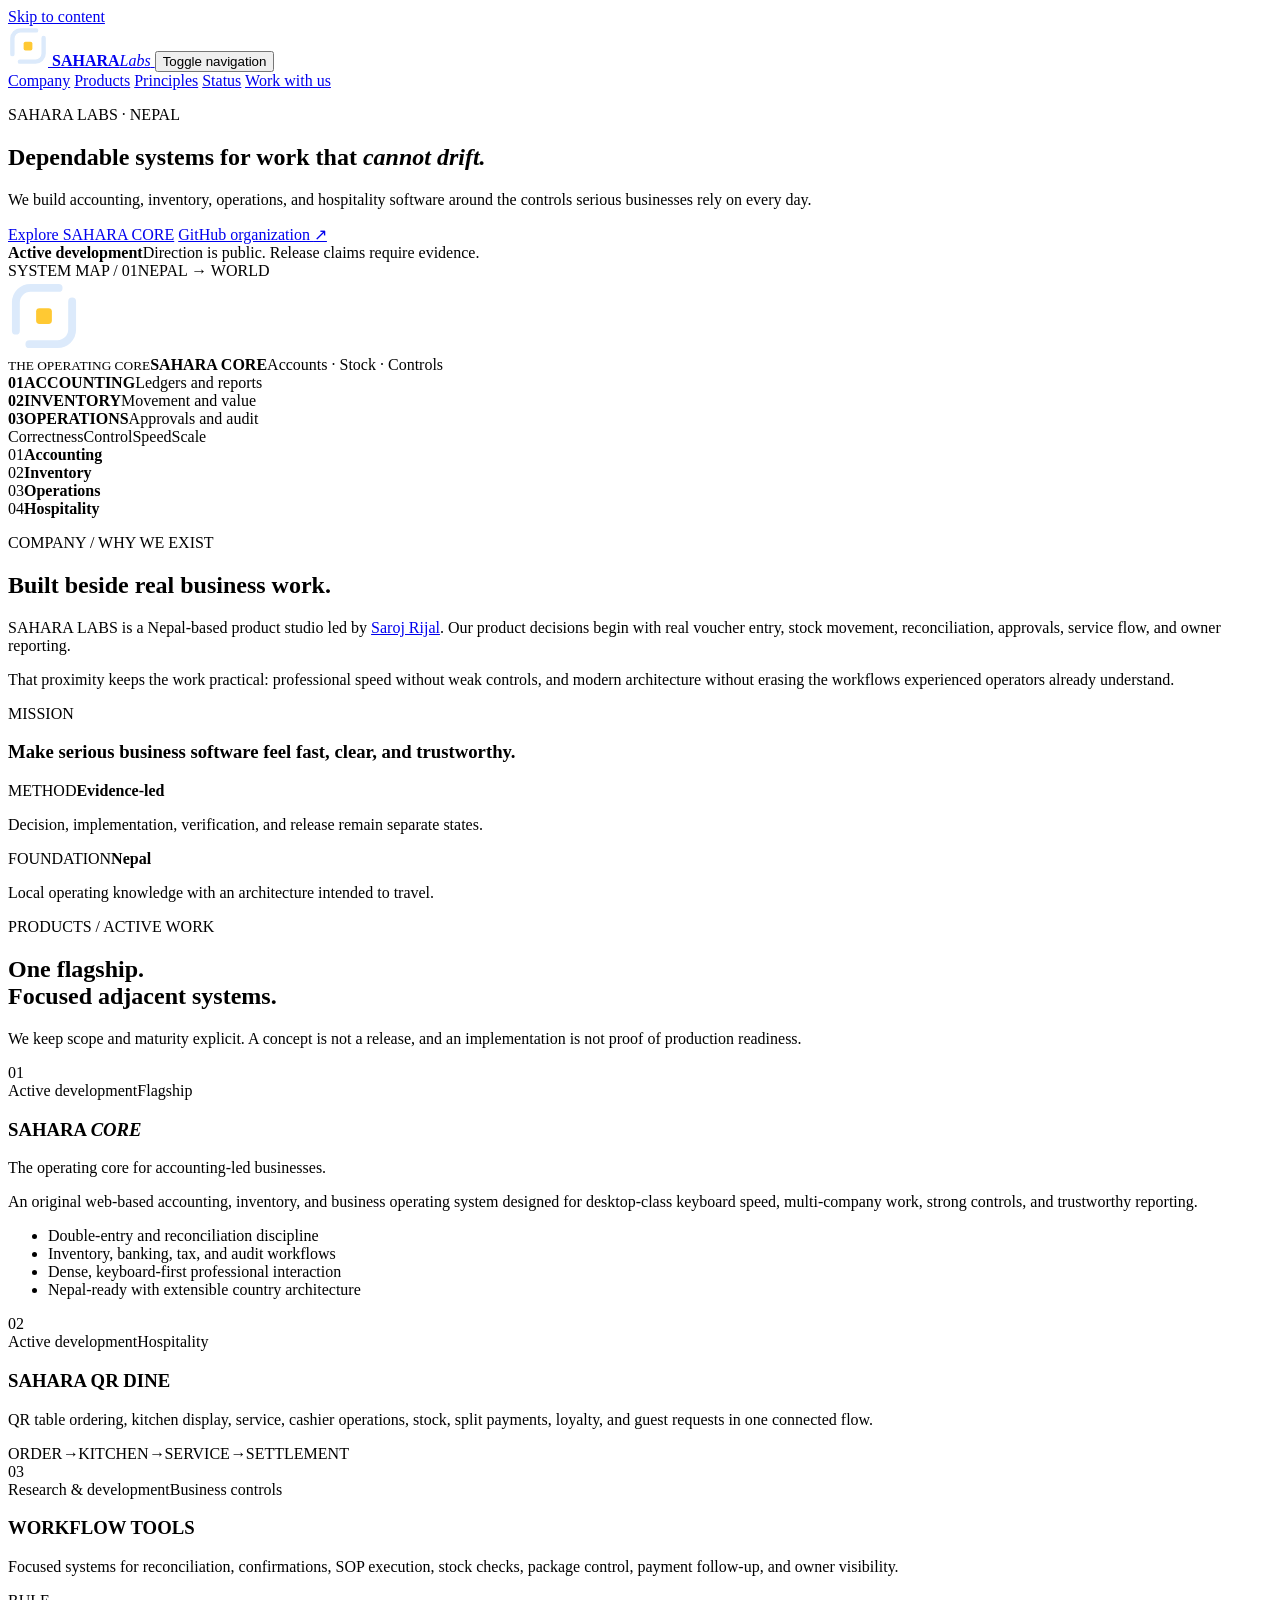
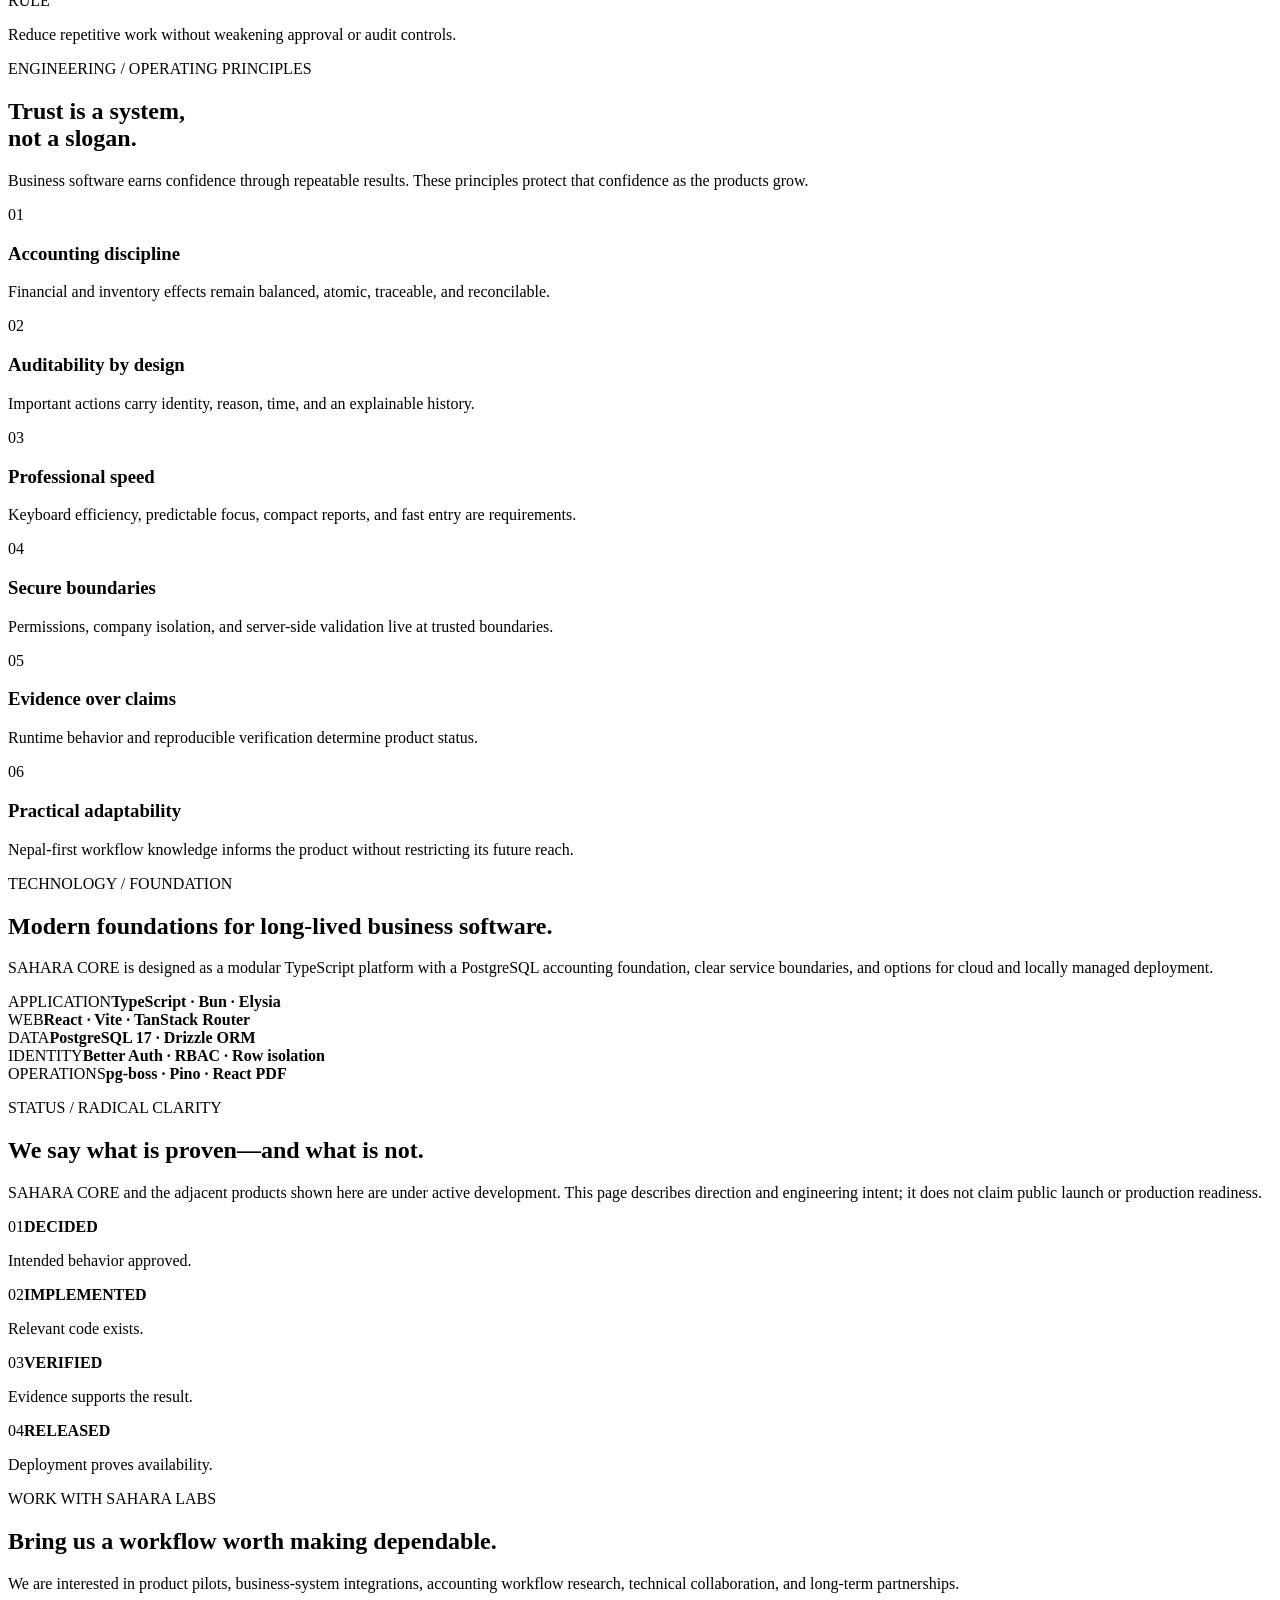
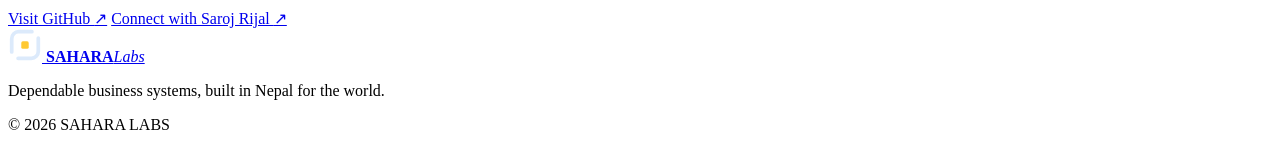
==== new/index.html @ 9b4dc8cc "feat: add design-system company site concept" ====
<!doctype html>
<html lang="en">
  <head>
    <meta charset="utf-8" />
    <meta name="viewport" content="width=device-width, initial-scale=1" />
    <meta name="theme-color" content="#0b1f33" />
    <title>SAHARA LABS — New Company Site Concept</title>
    <meta name="description" content="SAHARA LABS builds dependable accounting, inventory, operations, and hospitality systems in Nepal." />
    <meta name="robots" content="noindex, nofollow" />
    <link rel="canonical" href="https://sahara-labs-nepal.github.io/new/" />
    <link rel="icon" type="image/svg+xml" href="../assets/logo-mark.svg" />
    <link rel="stylesheet" href="styles.css" />
  </head>
  <body>
    <a class="skip-link" href="#main">Skip to content</a>

    <header class="topbar" data-header>
      <div class="shell topbar-inner">
        <a class="identity" href="#top" aria-label="SAHARA LABS home">
          <img src="../assets/logo-mark-dark.svg" width="40" height="40" alt="" />
          <span><strong>SAHARA</strong><em>Labs</em></span>
        </a>
        <button class="menu-button" type="button" aria-expanded="false" aria-controls="site-nav">
          <span class="sr-only">Toggle navigation</span><i></i><i></i><i></i>
        </button>
        <nav id="site-nav" class="site-nav" aria-label="Primary navigation">
          <a href="#company">Company</a>
          <a href="#products">Products</a>
          <a href="#principles">Principles</a>
          <a href="#status">Status</a>
          <a class="nav-action" href="#contact">Work with us</a>
        </nav>
      </div>
    </header>

    <main id="main">
      <section id="top" class="hero">
        <div class="grid-field" aria-hidden="true"></div>
        <div class="shell hero-grid">
          <div class="hero-copy">
            <p class="kicker kicker-light"><span>SAHARA LABS</span> · NEPAL</p>
            <h1>Dependable systems for work that <em>cannot drift.</em></h1>
            <p class="hero-lede">We build accounting, inventory, operations, and hospitality software around the controls serious businesses rely on every day.</p>
            <div class="hero-actions">
              <a class="button button-gold" href="#core">Explore SAHARA CORE</a>
              <a class="button button-ghost" href="https://github.com/SAHARA-Labs-Nepal">GitHub organization <span>↗</span></a>
            </div>
            <div class="live-note"><i></i><strong>Active development</strong><span>Direction is public. Release claims require evidence.</span></div>
          </div>

          <div class="system-board" aria-label="SAHARA product system map">
            <div class="board-head"><span>SYSTEM MAP / 01</span><span>NEPAL → WORLD</span></div>
            <div class="board-core">
              <img src="../assets/logo-mark-dark.svg" width="72" height="72" alt="" />
              <div><small>THE OPERATING CORE</small><strong>SAHARA CORE</strong><span>Accounts · Stock · Controls</span></div>
            </div>
            <div class="board-path"><span></span><span></span><span></span></div>
            <div class="board-modules">
              <article><b>01</b><strong>ACCOUNTING</strong><span>Ledgers and reports</span></article>
              <article><b>02</b><strong>INVENTORY</strong><span>Movement and value</span></article>
              <article><b>03</b><strong>OPERATIONS</strong><span>Approvals and audit</span></article>
            </div>
            <div class="board-foot"><span>Correctness</span><i></i><span>Control</span><i></i><span>Speed</span><i></i><span>Scale</span></div>
          </div>
        </div>
        <div class="shell capability-bar" aria-label="Focus areas">
          <div><span>01</span><strong>Accounting</strong></div>
          <div><span>02</span><strong>Inventory</strong></div>
          <div><span>03</span><strong>Operations</strong></div>
          <div><span>04</span><strong>Hospitality</strong></div>
        </div>
      </section>

      <section id="company" class="section section-paper">
        <div class="shell intro-grid">
          <div>
            <p class="kicker">COMPANY / WHY WE EXIST</p>
            <h2>Built beside real business work.</h2>
          </div>
          <div class="large-copy">
            <p>SAHARA LABS is a Nepal-based product studio led by <a href="https://sarojrijal.com.np/">Saroj Rijal</a>. Our product decisions begin with real voucher entry, stock movement, reconciliation, approvals, service flow, and owner reporting.</p>
            <p>That proximity keeps the work practical: professional speed without weak controls, and modern architecture without erasing the workflows experienced operators already understand.</p>
          </div>
        </div>
        <div class="shell belief-row">
          <article><span>MISSION</span><h3>Make serious business software feel fast, clear, and trustworthy.</h3></article>
          <article><span>METHOD</span><strong>Evidence-led</strong><p>Decision, implementation, verification, and release remain separate states.</p></article>
          <article><span>FOUNDATION</span><strong>Nepal</strong><p>Local operating knowledge with an architecture intended to travel.</p></article>
        </div>
      </section>

      <section id="products" class="section section-mist">
        <div class="shell heading-row">
          <div><p class="kicker">PRODUCTS / ACTIVE WORK</p><h2>One flagship.<br />Focused adjacent systems.</h2></div>
          <p>We keep scope and maturity explicit. A concept is not a release, and an implementation is not proof of production readiness.</p>
        </div>

        <div class="shell product-list">
          <article id="core" class="product product-primary">
            <div class="product-number">01</div>
            <div class="product-main">
              <div class="meta"><span class="pill pill-live">Active development</span><span>Flagship</span></div>
              <h3>SAHARA <em>CORE</em></h3>
              <p class="tagline">The operating core for accounting-led businesses.</p>
              <p>An original web-based accounting, inventory, and business operating system designed for desktop-class keyboard speed, multi-company work, strong controls, and trustworthy reporting.</p>
            </div>
            <ul class="product-features">
              <li>Double-entry and reconciliation discipline</li>
              <li>Inventory, banking, tax, and audit workflows</li>
              <li>Dense, keyboard-first professional interaction</li>
              <li>Nepal-ready with extensible country architecture</li>
            </ul>
          </article>

          <article class="product product-secondary">
            <div class="product-number">02</div>
            <div class="product-main">
              <div class="meta"><span class="pill pill-live">Active development</span><span>Hospitality</span></div>
              <h3>SAHARA QR DINE</h3>
              <p>QR table ordering, kitchen display, service, cashier operations, stock, split payments, loyalty, and guest requests in one connected flow.</p>
            </div>
            <div class="flow"><span>ORDER</span><i>→</i><span>KITCHEN</span><i>→</i><span>SERVICE</span><i>→</i><span>SETTLEMENT</span></div>
          </article>

          <article class="product product-secondary">
            <div class="product-number">03</div>
            <div class="product-main">
              <div class="meta"><span class="pill">Research &amp; development</span><span>Business controls</span></div>
              <h3>WORKFLOW TOOLS</h3>
              <p>Focused systems for reconciliation, confirmations, SOP execution, stock checks, package control, payment follow-up, and owner visibility.</p>
            </div>
            <div class="product-rule"><span>RULE</span><p>Reduce repetitive work without weakening approval or audit controls.</p></div>
          </article>
        </div>
      </section>

      <section id="principles" class="section section-blue">
        <div class="shell heading-row heading-light">
          <div><p class="kicker kicker-light">ENGINEERING / OPERATING PRINCIPLES</p><h2>Trust is a system,<br />not a slogan.</h2></div>
          <p>Business software earns confidence through repeatable results. These principles protect that confidence as the products grow.</p>
        </div>
        <div class="shell principles-grid">
          <article><span>01</span><h3>Accounting discipline</h3><p>Financial and inventory effects remain balanced, atomic, traceable, and reconcilable.</p></article>
          <article><span>02</span><h3>Auditability by design</h3><p>Important actions carry identity, reason, time, and an explainable history.</p></article>
          <article><span>03</span><h3>Professional speed</h3><p>Keyboard efficiency, predictable focus, compact reports, and fast entry are requirements.</p></article>
          <article><span>04</span><h3>Secure boundaries</h3><p>Permissions, company isolation, and server-side validation live at trusted boundaries.</p></article>
          <article><span>05</span><h3>Evidence over claims</h3><p>Runtime behavior and reproducible verification determine product status.</p></article>
          <article><span>06</span><h3>Practical adaptability</h3><p>Nepal-first workflow knowledge informs the product without restricting its future reach.</p></article>
        </div>
      </section>

      <section class="section section-paper technology">
        <div class="shell technology-grid">
          <div>
            <p class="kicker">TECHNOLOGY / FOUNDATION</p>
            <h2>Modern foundations for long-lived business software.</h2>
            <p>SAHARA CORE is designed as a modular TypeScript platform with a PostgreSQL accounting foundation, clear service boundaries, and options for cloud and locally managed deployment.</p>
          </div>
          <div class="stack" role="table" aria-label="Technology stack">
            <div role="row"><span role="cell">APPLICATION</span><strong role="cell">TypeScript · Bun · Elysia</strong></div>
            <div role="row"><span role="cell">WEB</span><strong role="cell">React · Vite · TanStack Router</strong></div>
            <div role="row"><span role="cell">DATA</span><strong role="cell">PostgreSQL 17 · Drizzle ORM</strong></div>
            <div role="row"><span role="cell">IDENTITY</span><strong role="cell">Better Auth · RBAC · Row isolation</strong></div>
            <div role="row"><span role="cell">OPERATIONS</span><strong role="cell">pg-boss · Pino · React PDF</strong></div>
          </div>
        </div>
      </section>

      <section id="status" class="section section-status">
        <div class="shell status-intro">
          <p class="kicker">STATUS / RADICAL CLARITY</p>
          <h2>We say what is proven—and what is not.</h2>
          <p>SAHARA CORE and the adjacent products shown here are under active development. This page describes direction and engineering intent; it does not claim public launch or production readiness.</p>
        </div>
        <div class="shell status-track">
          <article><span>01</span><strong>DECIDED</strong><p>Intended behavior approved.</p></article>
          <article><span>02</span><strong>IMPLEMENTED</strong><p>Relevant code exists.</p></article>
          <article><span>03</span><strong>VERIFIED</strong><p>Evidence supports the result.</p></article>
          <article><span>04</span><strong>RELEASED</strong><p>Deployment proves availability.</p></article>
        </div>
      </section>

      <section id="contact" class="contact">
        <div class="shell contact-grid">
          <div>
            <p class="kicker kicker-light">WORK WITH SAHARA LABS</p>
            <h2>Bring us a workflow worth making dependable.</h2>
          </div>
          <div class="contact-copy">
            <p>We are interested in product pilots, business-system integrations, accounting workflow research, technical collaboration, and long-term partnerships.</p>
            <div class="contact-actions">
              <a class="button button-gold" href="https://github.com/SAHARA-Labs-Nepal">Visit GitHub <span>↗</span></a>
              <a class="founder-link" href="https://sarojrijal.com.np/">Connect with Saroj Rijal <span>↗</span></a>
            </div>
          </div>
        </div>
      </section>
    </main>

    <footer class="footer">
      <div class="shell footer-inner">
        <a class="identity" href="#top" aria-label="Back to top">
          <img src="../assets/logo-mark-dark.svg" width="34" height="34" alt="" />
          <span><strong>SAHARA</strong><em>Labs</em></span>
        </a>
        <p>Dependable business systems, built in Nepal for the world.</p>
        <p>© <span data-year>2026</span> SAHARA LABS</p>
      </div>
    </footer>
    <script src="script.js" defer></script>
  </body>
</html>
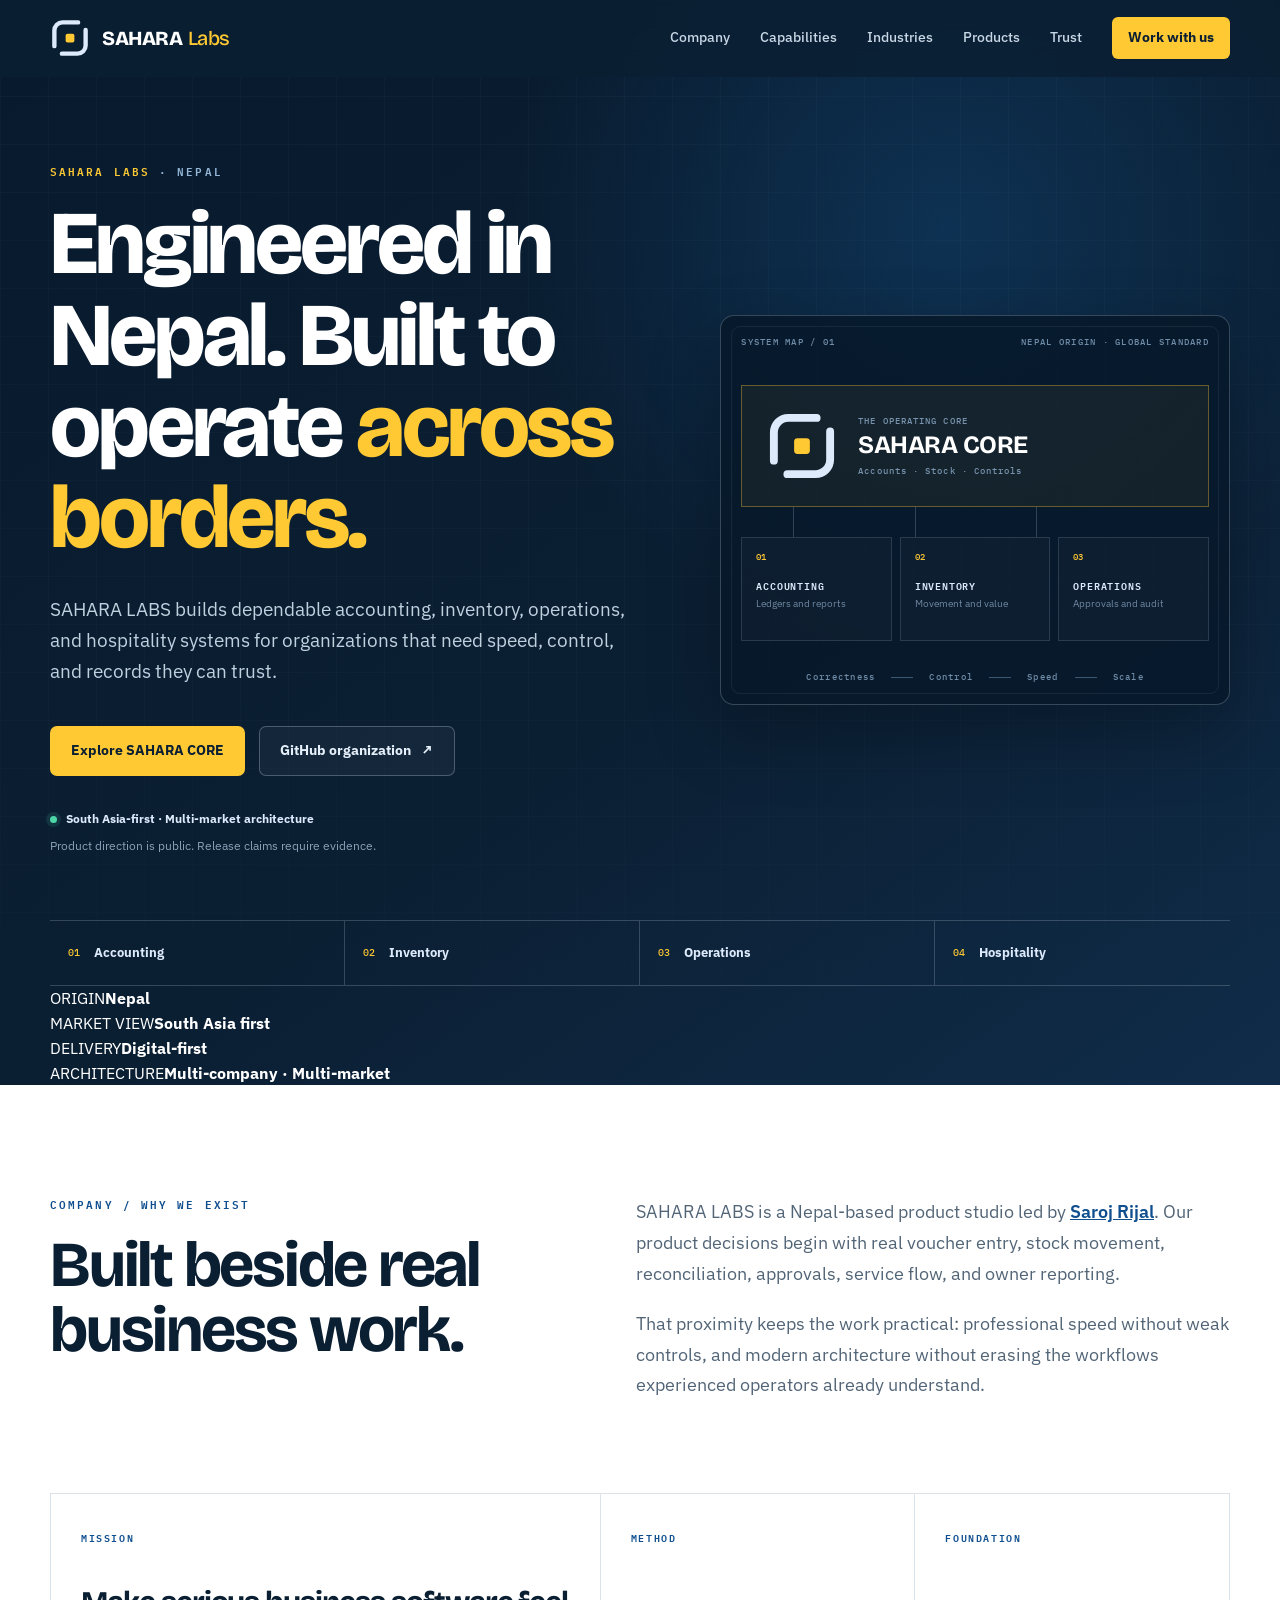
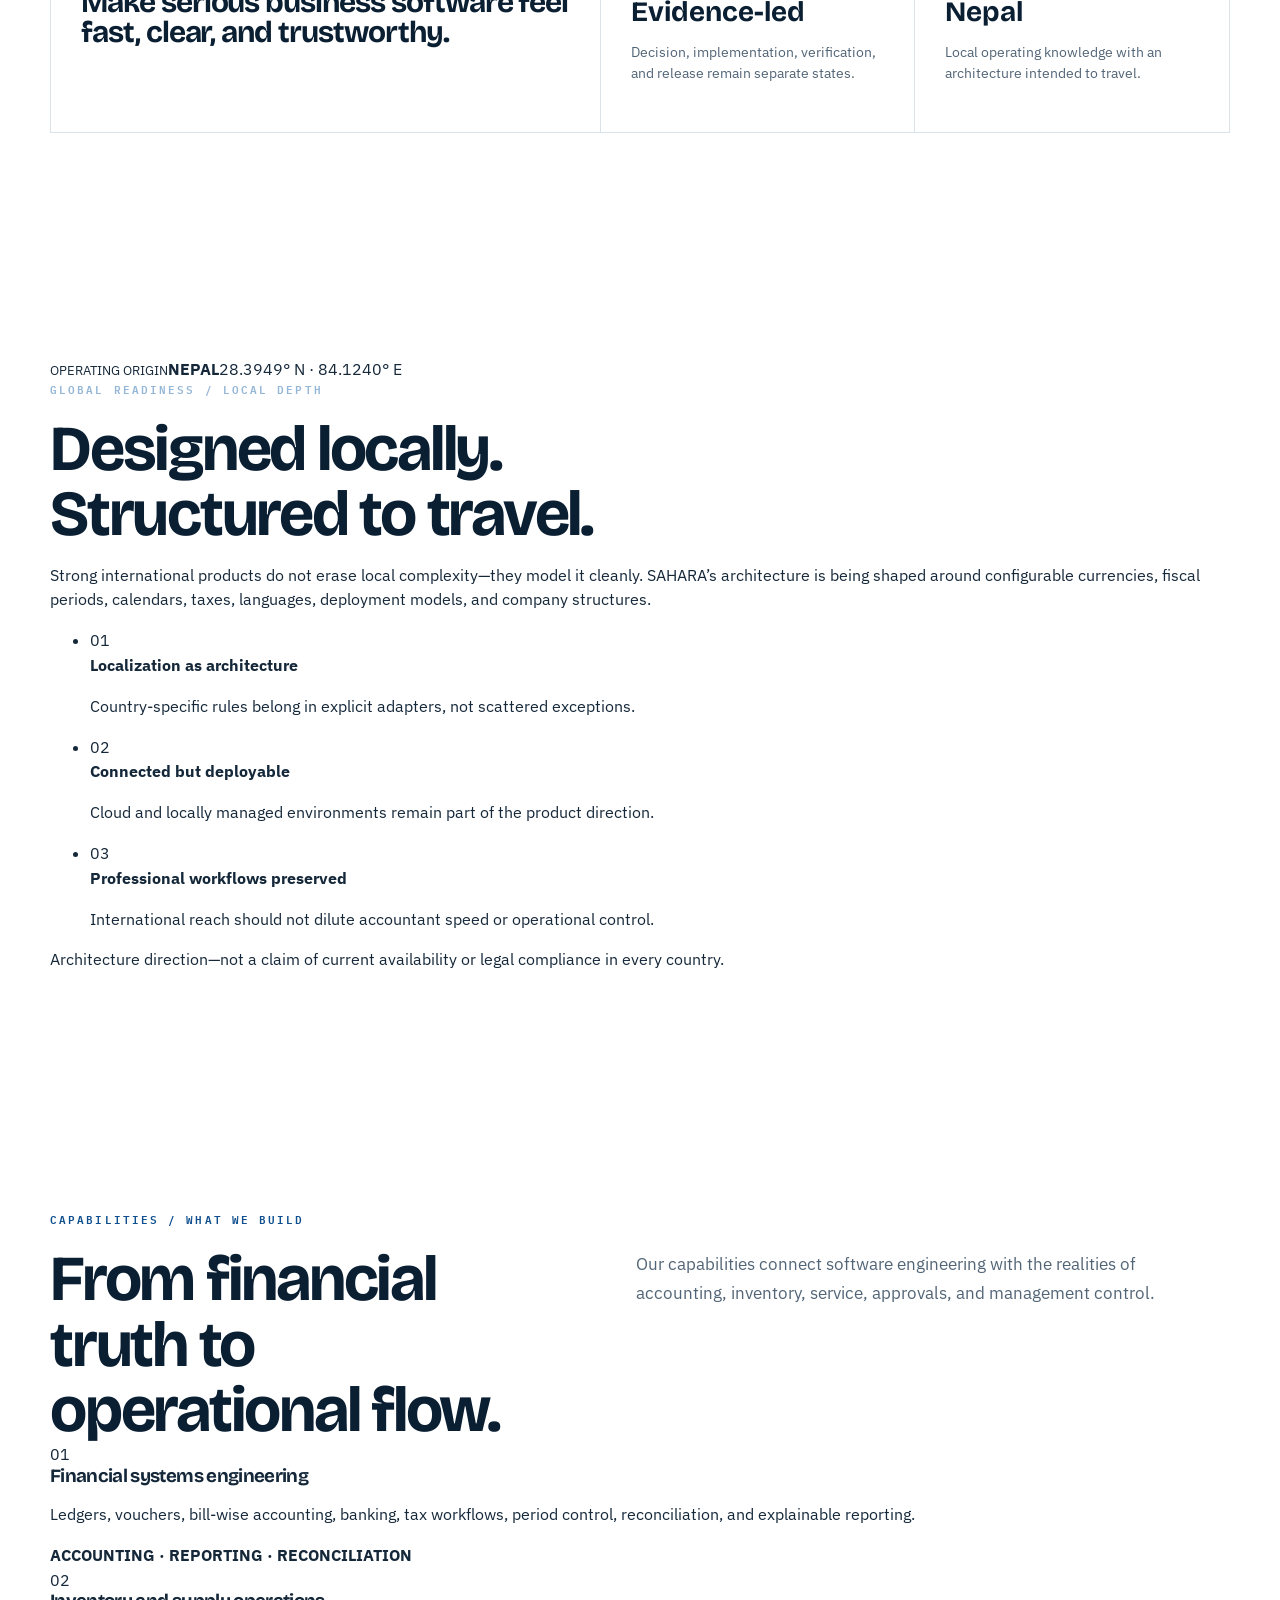
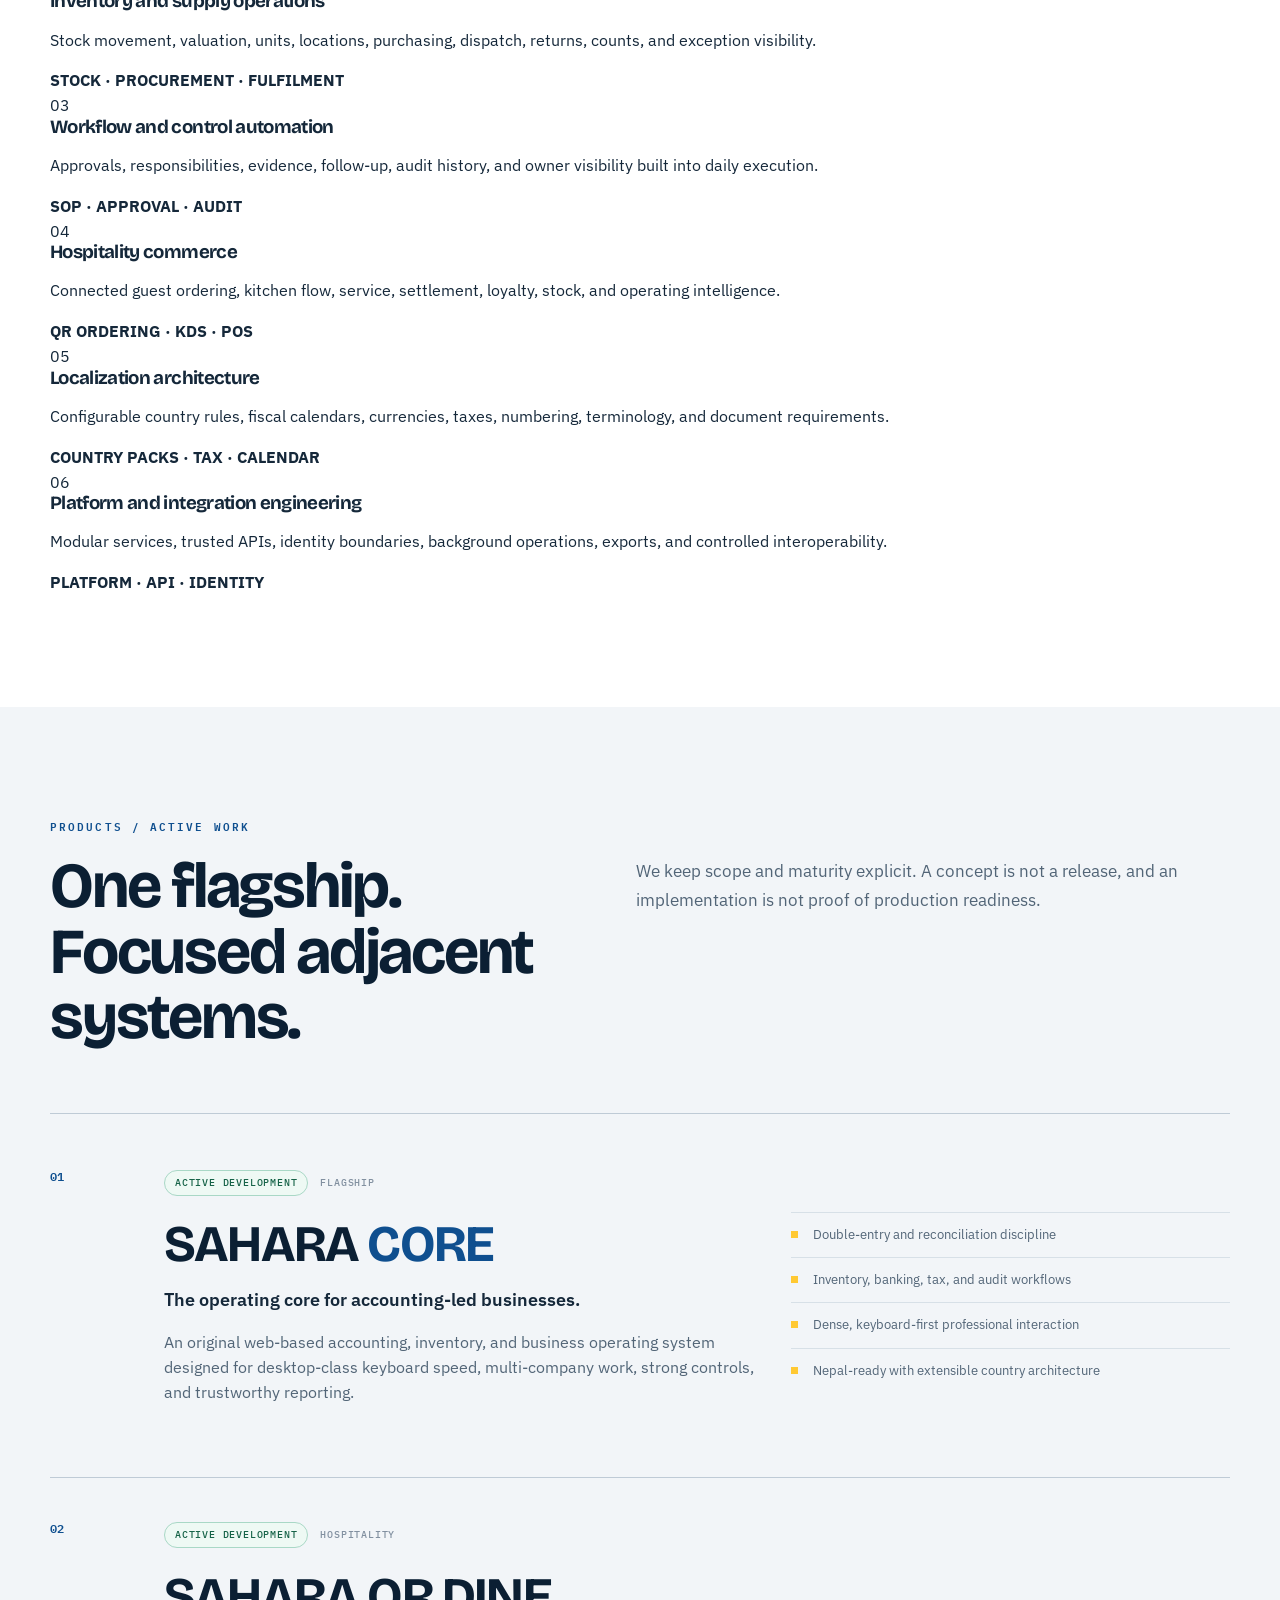
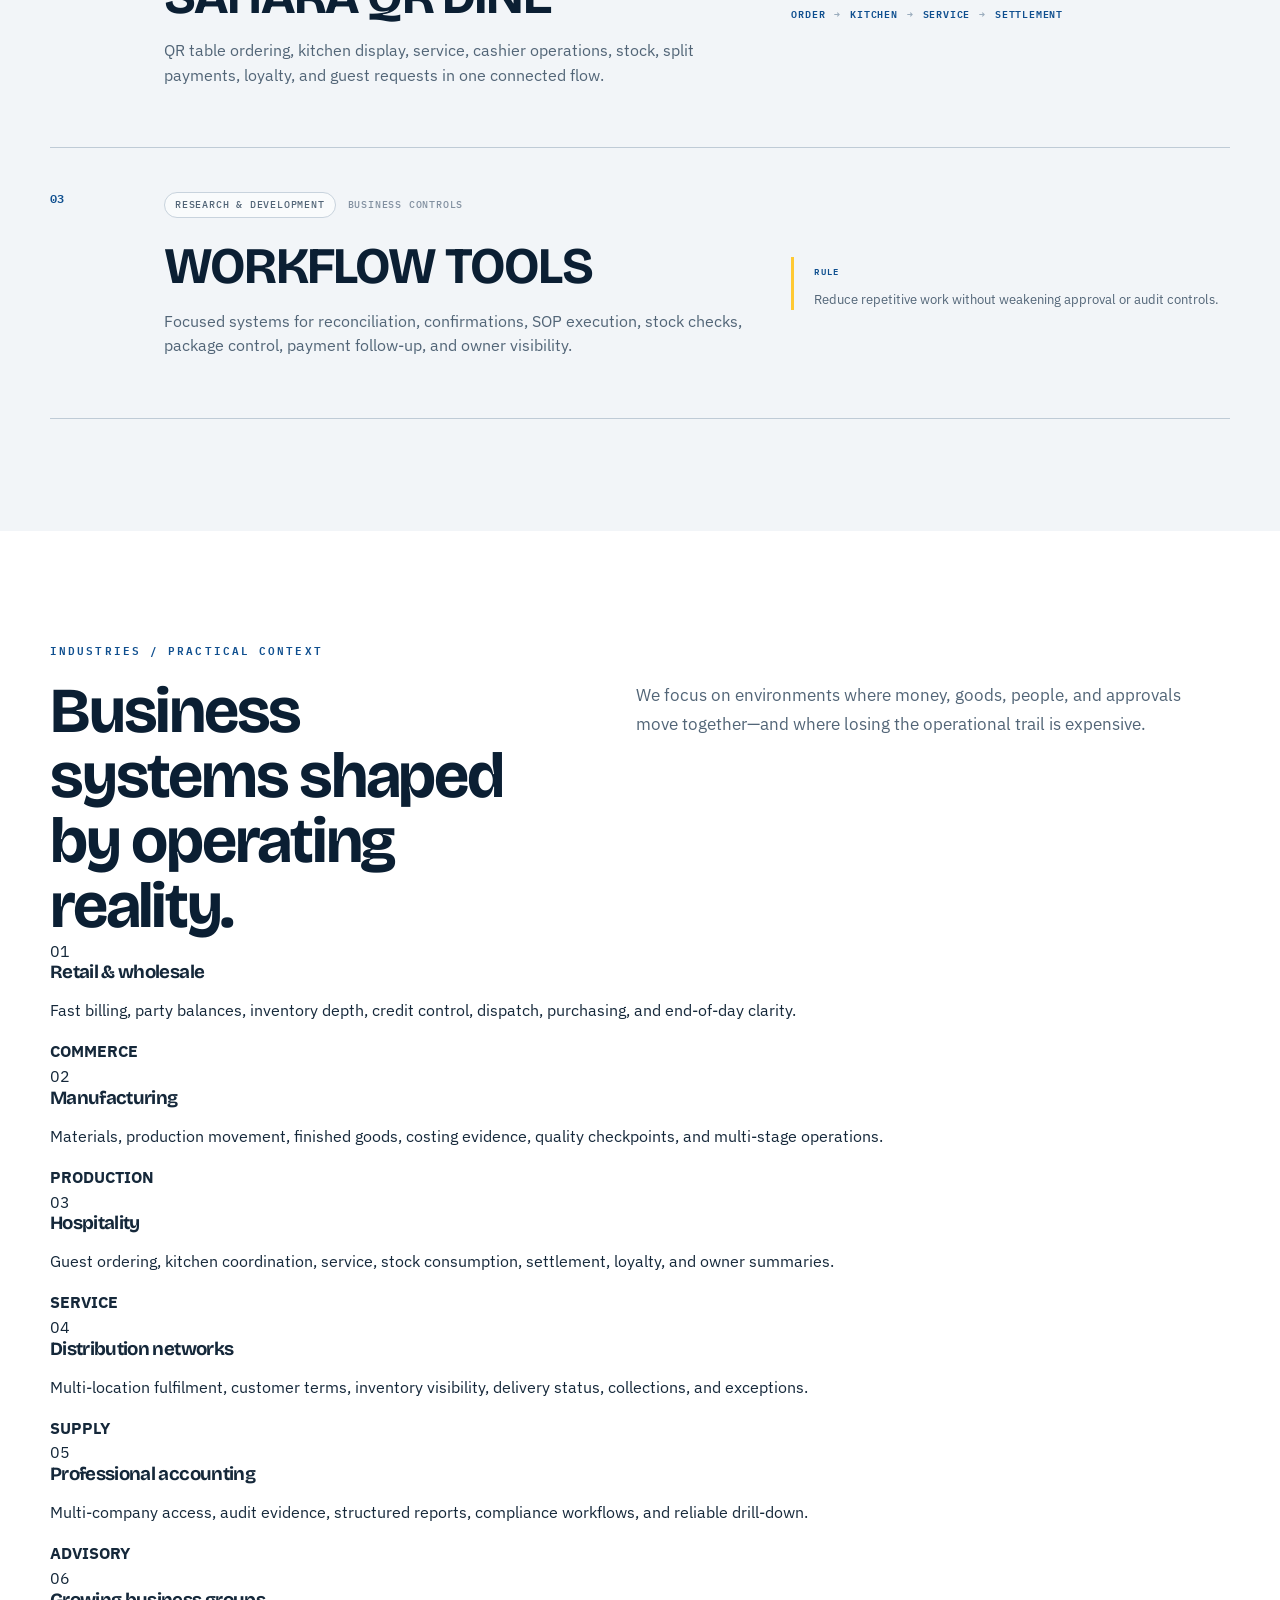
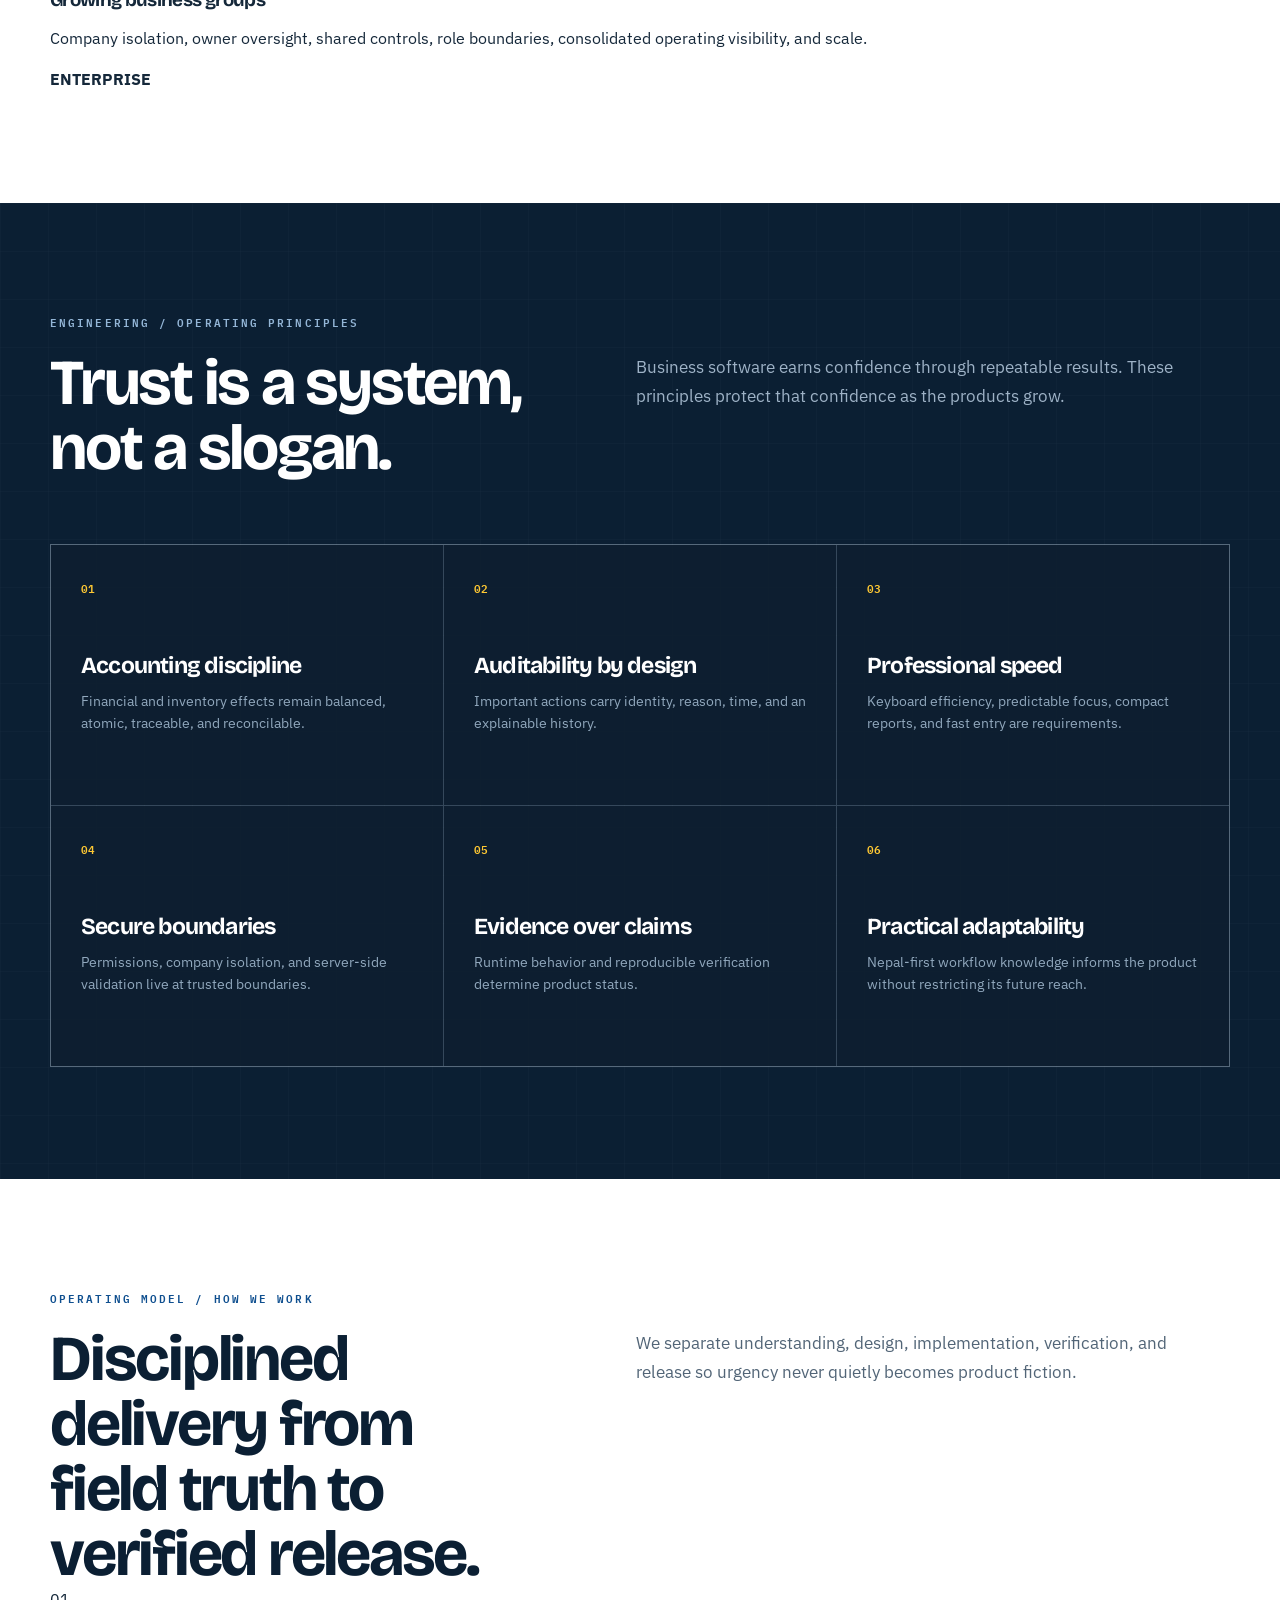
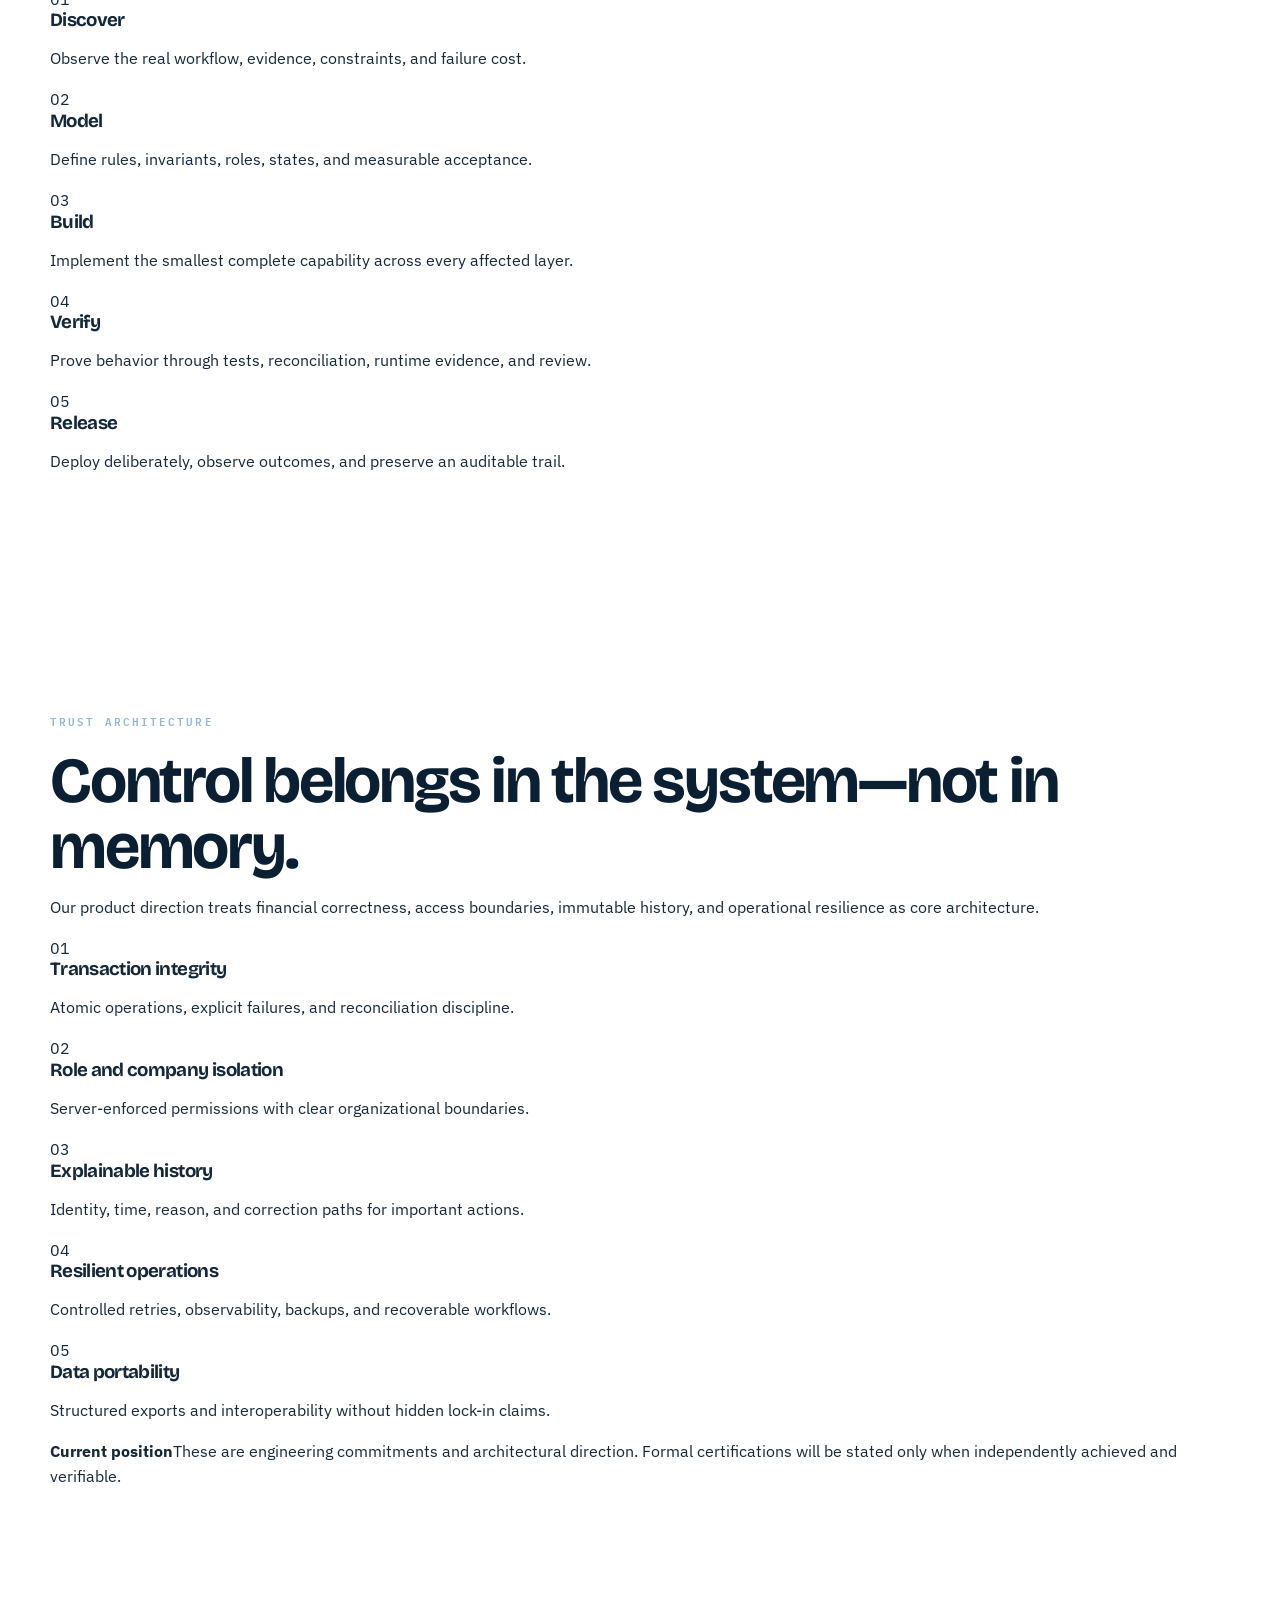
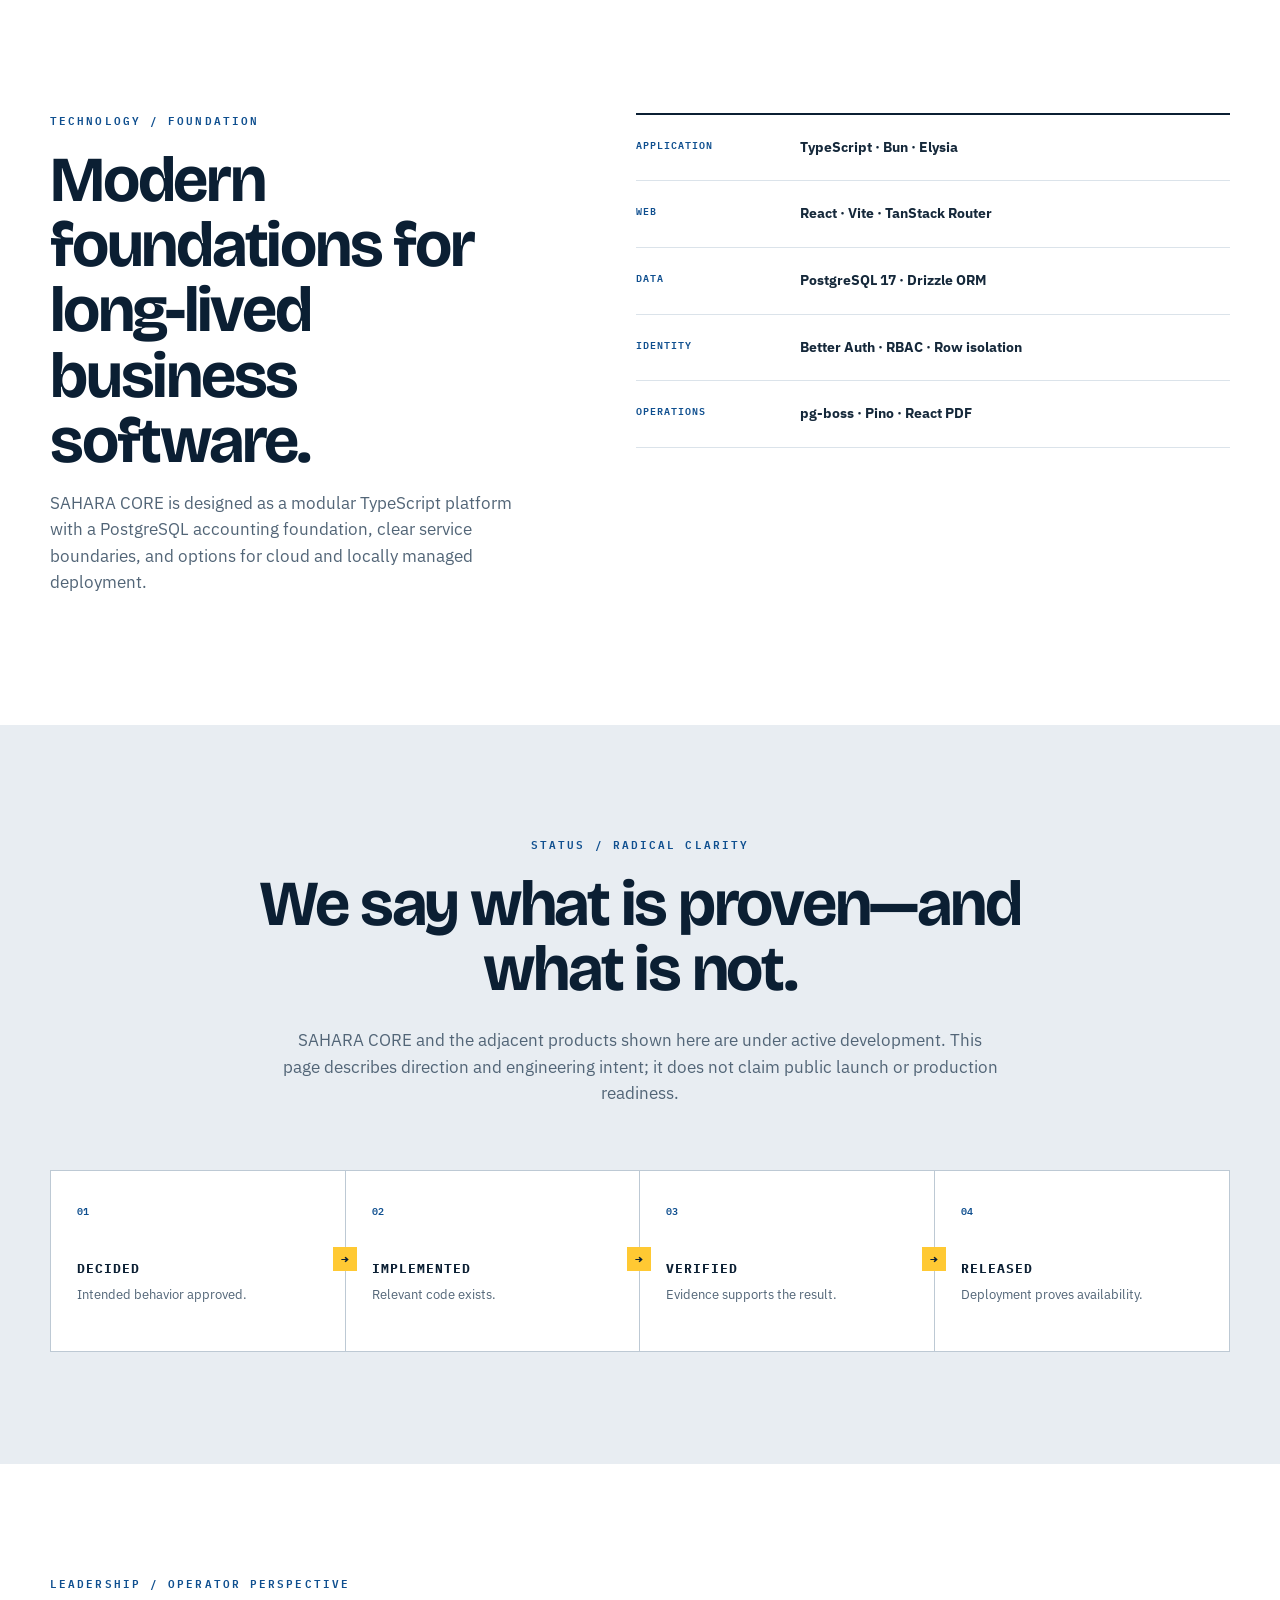
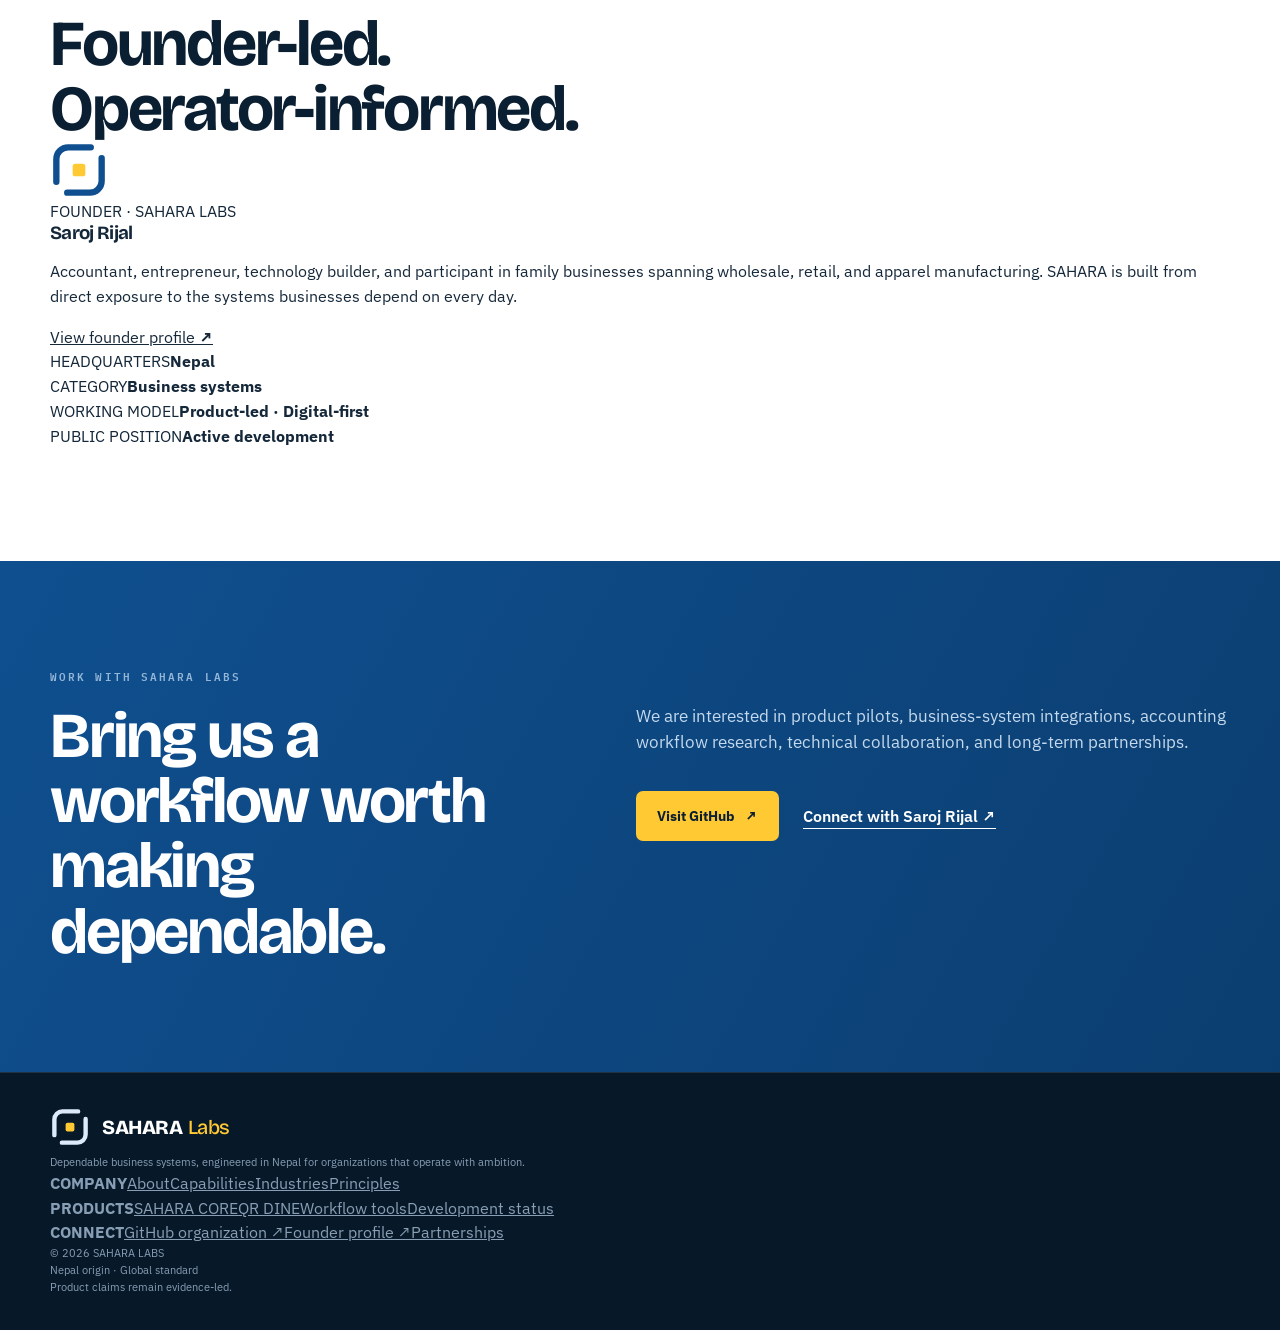
==== commit d4180640: "feat: expand company site with global corporate content" ====
--- a/new/index.html
+++ b/new/index.html
@@ -4,8 +4,8 @@
     <meta charset="utf-8" />
     <meta name="viewport" content="width=device-width, initial-scale=1" />
     <meta name="theme-color" content="#0b1f33" />
-    <title>SAHARA LABS — New Company Site Concept</title>
-    <meta name="description" content="SAHARA LABS builds dependable accounting, inventory, operations, and hospitality systems in Nepal." />
+    <title>SAHARA LABS — Business Systems Engineered in Nepal</title>
+    <meta name="description" content="SAHARA LABS is a Nepal-based technology company building dependable, multi-market accounting, inventory, operations, and hospitality systems." />
     <meta name="robots" content="noindex, nofollow" />
     <link rel="canonical" href="https://sahara-labs-nepal.github.io/new/" />
     <link rel="icon" type="image/svg+xml" href="../assets/logo-mark.svg" />
@@ -25,9 +25,10 @@
         </button>
         <nav id="site-nav" class="site-nav" aria-label="Primary navigation">
           <a href="#company">Company</a>
+          <a href="#capabilities">Capabilities</a>
+          <a href="#industries">Industries</a>
           <a href="#products">Products</a>
-          <a href="#principles">Principles</a>
-          <a href="#status">Status</a>
+          <a href="#trust">Trust</a>
           <a class="nav-action" href="#contact">Work with us</a>
         </nav>
       </div>
@@ -39,17 +40,17 @@
         <div class="shell hero-grid">
           <div class="hero-copy">
             <p class="kicker kicker-light"><span>SAHARA LABS</span> · NEPAL</p>
-            <h1>Dependable systems for work that <em>cannot drift.</em></h1>
-            <p class="hero-lede">We build accounting, inventory, operations, and hospitality software around the controls serious businesses rely on every day.</p>
+            <h1>Engineered in Nepal. Built to operate <em>across borders.</em></h1>
+            <p class="hero-lede">SAHARA LABS builds dependable accounting, inventory, operations, and hospitality systems for organizations that need speed, control, and records they can trust.</p>
             <div class="hero-actions">
               <a class="button button-gold" href="#core">Explore SAHARA CORE</a>
               <a class="button button-ghost" href="https://github.com/SAHARA-Labs-Nepal">GitHub organization <span>↗</span></a>
             </div>
-            <div class="live-note"><i></i><strong>Active development</strong><span>Direction is public. Release claims require evidence.</span></div>
+            <div class="live-note"><i></i><strong>South Asia-first · Multi-market architecture</strong><span>Product direction is public. Release claims require evidence.</span></div>
           </div>
 
           <div class="system-board" aria-label="SAHARA product system map">
-            <div class="board-head"><span>SYSTEM MAP / 01</span><span>NEPAL → WORLD</span></div>
+            <div class="board-head"><span>SYSTEM MAP / 01</span><span>NEPAL ORIGIN · GLOBAL STANDARD</span></div>
             <div class="board-core">
               <img src="../assets/logo-mark-dark.svg" width="72" height="72" alt="" />
               <div><small>THE OPERATING CORE</small><strong>SAHARA CORE</strong><span>Accounts · Stock · Controls</span></div>
@@ -69,6 +70,12 @@
           <div><span>03</span><strong>Operations</strong></div>
           <div><span>04</span><strong>Hospitality</strong></div>
         </div>
+        <div class="shell corporate-strip" aria-label="Company profile">
+          <div><span>ORIGIN</span><strong>Nepal</strong></div>
+          <div><span>MARKET VIEW</span><strong>South Asia first</strong></div>
+          <div><span>DELIVERY</span><strong>Digital-first</strong></div>
+          <div><span>ARCHITECTURE</span><strong>Multi-company · Multi-market</strong></div>
+        </div>
       </section>
 
       <section id="company" class="section section-paper">
@@ -86,6 +93,44 @@
           <article><span>MISSION</span><h3>Make serious business software feel fast, clear, and trustworthy.</h3></article>
           <article><span>METHOD</span><strong>Evidence-led</strong><p>Decision, implementation, verification, and release remain separate states.</p></article>
           <article><span>FOUNDATION</span><strong>Nepal</strong><p>Local operating knowledge with an architecture intended to travel.</p></article>
+        </div>
+      </section>
+
+      <section class="section global-section">
+        <div class="shell global-grid">
+          <div class="global-visual" aria-hidden="true">
+            <div class="world-lines"></div>
+            <span class="origin-point"></span>
+            <span class="orbit orbit-one"></span>
+            <span class="orbit orbit-two"></span>
+            <div class="global-label"><small>OPERATING ORIGIN</small><strong>NEPAL</strong><span>28.3949° N · 84.1240° E</span></div>
+          </div>
+          <div class="global-copy">
+            <p class="kicker kicker-light">GLOBAL READINESS / LOCAL DEPTH</p>
+            <h2>Designed locally.<br />Structured to travel.</h2>
+            <p>Strong international products do not erase local complexity—they model it cleanly. SAHARA’s architecture is being shaped around configurable currencies, fiscal periods, calendars, taxes, languages, deployment models, and company structures.</p>
+            <ul class="global-list">
+              <li><span>01</span><div><strong>Localization as architecture</strong><p>Country-specific rules belong in explicit adapters, not scattered exceptions.</p></div></li>
+              <li><span>02</span><div><strong>Connected but deployable</strong><p>Cloud and locally managed environments remain part of the product direction.</p></div></li>
+              <li><span>03</span><div><strong>Professional workflows preserved</strong><p>International reach should not dilute accountant speed or operational control.</p></div></li>
+            </ul>
+            <p class="disclosure">Architecture direction—not a claim of current availability or legal compliance in every country.</p>
+          </div>
+        </div>
+      </section>
+
+      <section id="capabilities" class="section section-paper capabilities">
+        <div class="shell heading-row">
+          <div><p class="kicker">CAPABILITIES / WHAT WE BUILD</p><h2>From financial truth to operational flow.</h2></div>
+          <p>Our capabilities connect software engineering with the realities of accounting, inventory, service, approvals, and management control.</p>
+        </div>
+        <div class="shell capability-grid">
+          <article><span>01</span><h3>Financial systems engineering</h3><p>Ledgers, vouchers, bill-wise accounting, banking, tax workflows, period control, reconciliation, and explainable reporting.</p><b>ACCOUNTING · REPORTING · RECONCILIATION</b></article>
+          <article><span>02</span><h3>Inventory and supply operations</h3><p>Stock movement, valuation, units, locations, purchasing, dispatch, returns, counts, and exception visibility.</p><b>STOCK · PROCUREMENT · FULFILMENT</b></article>
+          <article><span>03</span><h3>Workflow and control automation</h3><p>Approvals, responsibilities, evidence, follow-up, audit history, and owner visibility built into daily execution.</p><b>SOP · APPROVAL · AUDIT</b></article>
+          <article><span>04</span><h3>Hospitality commerce</h3><p>Connected guest ordering, kitchen flow, service, settlement, loyalty, stock, and operating intelligence.</p><b>QR ORDERING · KDS · POS</b></article>
+          <article><span>05</span><h3>Localization architecture</h3><p>Configurable country rules, fiscal calendars, currencies, taxes, numbering, terminology, and document requirements.</p><b>COUNTRY PACKS · TAX · CALENDAR</b></article>
+          <article><span>06</span><h3>Platform and integration engineering</h3><p>Modular services, trusted APIs, identity boundaries, background operations, exports, and controlled interoperability.</p><b>PLATFORM · API · IDENTITY</b></article>
         </div>
       </section>
 
@@ -134,6 +179,21 @@
         </div>
       </section>
 
+      <section id="industries" class="section industries-section">
+        <div class="shell heading-row">
+          <div><p class="kicker">INDUSTRIES / PRACTICAL CONTEXT</p><h2>Business systems shaped by operating reality.</h2></div>
+          <p>We focus on environments where money, goods, people, and approvals move together—and where losing the operational trail is expensive.</p>
+        </div>
+        <div class="shell industry-grid">
+          <article><span>01</span><div><h3>Retail &amp; wholesale</h3><p>Fast billing, party balances, inventory depth, credit control, dispatch, purchasing, and end-of-day clarity.</p></div><b>COMMERCE</b></article>
+          <article><span>02</span><div><h3>Manufacturing</h3><p>Materials, production movement, finished goods, costing evidence, quality checkpoints, and multi-stage operations.</p></div><b>PRODUCTION</b></article>
+          <article><span>03</span><div><h3>Hospitality</h3><p>Guest ordering, kitchen coordination, service, stock consumption, settlement, loyalty, and owner summaries.</p></div><b>SERVICE</b></article>
+          <article><span>04</span><div><h3>Distribution networks</h3><p>Multi-location fulfilment, customer terms, inventory visibility, delivery status, collections, and exceptions.</p></div><b>SUPPLY</b></article>
+          <article><span>05</span><div><h3>Professional accounting</h3><p>Multi-company access, audit evidence, structured reports, compliance workflows, and reliable drill-down.</p></div><b>ADVISORY</b></article>
+          <article><span>06</span><div><h3>Growing business groups</h3><p>Company isolation, owner oversight, shared controls, role boundaries, consolidated operating visibility, and scale.</p></div><b>ENTERPRISE</b></article>
+        </div>
+      </section>
+
       <section id="principles" class="section section-blue">
         <div class="shell heading-row heading-light">
           <div><p class="kicker kicker-light">ENGINEERING / OPERATING PRINCIPLES</p><h2>Trust is a system,<br />not a slogan.</h2></div>
@@ -149,6 +209,38 @@
         </div>
       </section>
 
+      <section class="section operating-model">
+        <div class="shell heading-row">
+          <div><p class="kicker">OPERATING MODEL / HOW WE WORK</p><h2>Disciplined delivery from field truth to verified release.</h2></div>
+          <p>We separate understanding, design, implementation, verification, and release so urgency never quietly becomes product fiction.</p>
+        </div>
+        <div class="shell model-track">
+          <article><span>01</span><h3>Discover</h3><p>Observe the real workflow, evidence, constraints, and failure cost.</p></article>
+          <article><span>02</span><h3>Model</h3><p>Define rules, invariants, roles, states, and measurable acceptance.</p></article>
+          <article><span>03</span><h3>Build</h3><p>Implement the smallest complete capability across every affected layer.</p></article>
+          <article><span>04</span><h3>Verify</h3><p>Prove behavior through tests, reconciliation, runtime evidence, and review.</p></article>
+          <article><span>05</span><h3>Release</h3><p>Deploy deliberately, observe outcomes, and preserve an auditable trail.</p></article>
+        </div>
+      </section>
+
+      <section id="trust" class="section trust-section">
+        <div class="shell trust-grid">
+          <div class="trust-heading">
+            <p class="kicker kicker-light">TRUST ARCHITECTURE</p>
+            <h2>Control belongs in the system—not in memory.</h2>
+            <p>Our product direction treats financial correctness, access boundaries, immutable history, and operational resilience as core architecture.</p>
+          </div>
+          <div class="trust-controls">
+            <article><span>01</span><div><h3>Transaction integrity</h3><p>Atomic operations, explicit failures, and reconciliation discipline.</p></div></article>
+            <article><span>02</span><div><h3>Role and company isolation</h3><p>Server-enforced permissions with clear organizational boundaries.</p></div></article>
+            <article><span>03</span><div><h3>Explainable history</h3><p>Identity, time, reason, and correction paths for important actions.</p></div></article>
+            <article><span>04</span><div><h3>Resilient operations</h3><p>Controlled retries, observability, backups, and recoverable workflows.</p></div></article>
+            <article><span>05</span><div><h3>Data portability</h3><p>Structured exports and interoperability without hidden lock-in claims.</p></div></article>
+          </div>
+        </div>
+        <div class="shell trust-note"><strong>Current position</strong><span>These are engineering commitments and architectural direction. Formal certifications will be stated only when independently achieved and verifiable.</span></div>
+      </section>
+
       <section class="section section-paper technology">
         <div class="shell technology-grid">
           <div>
@@ -180,6 +272,25 @@
         </div>
       </section>
 
+      <section class="section leadership-section">
+        <div class="shell leadership-grid">
+          <div>
+            <p class="kicker">LEADERSHIP / OPERATOR PERSPECTIVE</p>
+            <h2>Founder-led.<br />Operator-informed.</h2>
+          </div>
+          <div class="leader-card">
+            <div class="leader-mark"><img src="../assets/logo-mark.svg" width="58" height="58" alt="" /></div>
+            <div><span>FOUNDER · SAHARA LABS</span><h3>Saroj Rijal</h3><p>Accountant, entrepreneur, technology builder, and participant in family businesses spanning wholesale, retail, and apparel manufacturing. SAHARA is built from direct exposure to the systems businesses depend on every day.</p><a href="https://sarojrijal.com.np/">View founder profile <b>↗</b></a></div>
+          </div>
+          <div class="company-facts">
+            <div><span>HEADQUARTERS</span><strong>Nepal</strong></div>
+            <div><span>CATEGORY</span><strong>Business systems</strong></div>
+            <div><span>WORKING MODEL</span><strong>Product-led · Digital-first</strong></div>
+            <div><span>PUBLIC POSITION</span><strong>Active development</strong></div>
+          </div>
+        </div>
+      </section>
+
       <section id="contact" class="contact">
         <div class="shell contact-grid">
           <div>
@@ -198,14 +309,16 @@
     </main>
 
     <footer class="footer">
-      <div class="shell footer-inner">
-        <a class="identity" href="#top" aria-label="Back to top">
-          <img src="../assets/logo-mark-dark.svg" width="34" height="34" alt="" />
-          <span><strong>SAHARA</strong><em>Labs</em></span>
-        </a>
-        <p>Dependable business systems, built in Nepal for the world.</p>
-        <p>© <span data-year>2026</span> SAHARA LABS</p>
+      <div class="shell footer-grid">
+        <div class="footer-brand">
+          <a class="identity" href="#top" aria-label="Back to top"><img src="../assets/logo-mark-dark.svg" width="40" height="40" alt="" /><span><strong>SAHARA</strong><em>Labs</em></span></a>
+          <p>Dependable business systems, engineered in Nepal for organizations that operate with ambition.</p>
+        </div>
+        <div><strong>COMPANY</strong><a href="#company">About</a><a href="#capabilities">Capabilities</a><a href="#industries">Industries</a><a href="#principles">Principles</a></div>
+        <div><strong>PRODUCTS</strong><a href="#core">SAHARA CORE</a><a href="#products">QR DINE</a><a href="#products">Workflow tools</a><a href="#status">Development status</a></div>
+        <div><strong>CONNECT</strong><a href="https://github.com/SAHARA-Labs-Nepal">GitHub organization ↗</a><a href="https://sarojrijal.com.np/">Founder profile ↗</a><a href="#contact">Partnerships</a></div>
       </div>
+      <div class="shell footer-base"><p>© <span data-year>2026</span> SAHARA LABS</p><p>Nepal origin · Global standard</p><p>Product claims remain evidence-led.</p></div>
     </footer>
     <script src="script.js" defer></script>
   </body>
--- a/new/styles.css
+++ b/new/styles.css
@@ -0,0 +1,221 @@
+@import url("https://fonts.googleapis.com/css2?family=Bricolage+Grotesque:opsz,wght@12..96,500;12..96,600;12..96,700;12..96,800&family=IBM+Plex+Mono:wght@400;500;600&family=IBM+Plex+Sans:wght@400;500;600;700&display=swap");
+
+:root {
+  --navy: #0b1f33;
+  --navy-2: #102c49;
+  --blue: #0f4f8f;
+  --blue-2: #176bb4;
+  --gold: #ffc933;
+  --gold-2: #ffe28a;
+  --ink: #15283a;
+  --slate: #526577;
+  --muted: #8290a0;
+  --paper: #ffffff;
+  --mist: #f2f5f8;
+  --line: #dbe3ea;
+  --line-dark: rgba(220, 234, 251, 0.2);
+  --display: "Bricolage Grotesque", "Segoe UI", sans-serif;
+  --sans: "IBM Plex Sans", "Segoe UI", sans-serif;
+  --mono: "IBM Plex Mono", Consolas, monospace;
+  --shell: min(1180px, calc(100% - 48px));
+}
+
+* { box-sizing: border-box; }
+html { scroll-behavior: smooth; -webkit-font-smoothing: antialiased; }
+body { margin: 0; color: var(--ink); background: var(--paper); font-family: var(--sans); line-height: 1.55; }
+a { color: inherit; }
+img { display: block; max-width: 100%; }
+button, a { -webkit-tap-highlight-color: transparent; }
+.shell { width: var(--shell); margin-inline: auto; }
+.sr-only { position: absolute; width: 1px; height: 1px; padding: 0; margin: -1px; overflow: hidden; clip: rect(0,0,0,0); white-space: nowrap; border: 0; }
+.skip-link { position: fixed; left: 16px; top: -80px; z-index: 100; background: var(--gold); color: var(--navy); padding: 10px 14px; font-weight: 700; }
+.skip-link:focus { top: 12px; }
+
+.topbar { position: fixed; inset: 0 0 auto; z-index: 50; background: rgba(11,31,51,.88); border-bottom: 1px solid transparent; backdrop-filter: blur(14px); transition: border-color 180ms ease, background 180ms ease; }
+.topbar.scrolled { background: rgba(11,31,51,.97); border-color: var(--line-dark); }
+.topbar-inner { height: 76px; display: flex; align-items: center; justify-content: space-between; }
+.identity { display: inline-flex; align-items: center; gap: 12px; text-decoration: none; color: #fff; }
+.identity span { display: flex; align-items: baseline; gap: 5px; font-family: var(--display); font-size: 20px; letter-spacing: -.02em; }
+.identity strong { font-weight: 800; }
+.identity em { font-style: normal; font-weight: 500; color: var(--gold); }
+.site-nav { display: flex; align-items: center; gap: 30px; }
+.site-nav a { color: #c7d6e5; text-decoration: none; font-size: 14px; font-weight: 500; }
+.site-nav a:hover { color: #fff; }
+.site-nav .nav-action { color: var(--navy); background: var(--gold); padding: 10px 16px; border-radius: 6px; font-weight: 700; }
+.site-nav .nav-action:hover { color: var(--navy); background: var(--gold-2); }
+.menu-button { display: none; width: 42px; height: 42px; padding: 10px; background: transparent; border: 1px solid var(--line-dark); }
+.menu-button i { display: block; height: 2px; background: #fff; margin: 5px 0; }
+
+.hero { position: relative; overflow: hidden; min-height: 820px; padding-top: 76px; color: #fff; background: radial-gradient(circle at 74% 21%, rgba(23,107,180,.25), transparent 34%), linear-gradient(145deg, #081a2d, var(--navy) 58%, #102c49); }
+.grid-field { position: absolute; inset: 0; opacity: .14; background-image: linear-gradient(rgba(220,234,251,.18) 1px, transparent 1px), linear-gradient(90deg, rgba(220,234,251,.18) 1px, transparent 1px); background-size: 48px 48px; mask-image: linear-gradient(to bottom, #000 0, rgba(0,0,0,.7) 72%, transparent 100%); }
+.hero-grid { position: relative; display: grid; grid-template-columns: 1.08fr .92fr; gap: 72px; align-items: center; min-height: 630px; padding-block: 88px 64px; }
+.kicker { margin: 0 0 20px; color: var(--blue); font: 600 11px/1.3 var(--mono); letter-spacing: .19em; }
+.kicker-light { color: #94b6d7; }
+.kicker-light span { color: var(--gold); }
+h1,h2,h3 { margin: 0; font-family: var(--display); line-height: 1.02; letter-spacing: -.035em; }
+h1 { max-width: 780px; font-size: clamp(58px, 7vw, 92px); font-weight: 750; }
+h1 em { color: var(--gold); font-style: normal; }
+.hero-lede { max-width: 620px; margin: 30px 0 0; color: #bfd0df; font-size: 19px; line-height: 1.65; }
+.hero-actions { display: flex; flex-wrap: wrap; gap: 14px; margin-top: 38px; }
+.button { display: inline-flex; align-items: center; justify-content: center; gap: 10px; min-height: 50px; padding: 0 20px; border: 1px solid transparent; border-radius: 7px; text-decoration: none; font-size: 14px; font-weight: 700; transition: transform 180ms cubic-bezier(.22,.61,.36,1), background 180ms ease, border-color 180ms ease; }
+.button:hover { transform: translateY(-2px); }
+.button-gold { color: var(--navy); background: var(--gold); }
+.button-gold:hover { background: var(--gold-2); }
+.button-ghost { color: #e6f0fa; border-color: rgba(220,234,251,.28); background: rgba(255,255,255,.04); }
+.button-ghost:hover { border-color: rgba(220,234,251,.55); background: rgba(255,255,255,.08); }
+.live-note { display: flex; flex-wrap: wrap; align-items: center; gap: 9px; margin-top: 34px; color: #8ca2b7; font-size: 12px; }
+.live-note i { width: 7px; height: 7px; border-radius: 50%; background: #4dd7a8; box-shadow: 0 0 0 4px rgba(77,215,168,.12); }
+.live-note strong { color: #dceafb; }
+
+.system-board { position: relative; padding: 20px; border: 1px solid rgba(220,234,251,.22); border-radius: 14px; background: rgba(7,24,41,.82); box-shadow: 0 28px 70px rgba(0,0,0,.26); }
+.system-board::before { content: ""; position: absolute; inset: 10px; pointer-events: none; border: 1px solid rgba(220,234,251,.07); border-radius: 9px; }
+.board-head,.board-foot { display: flex; justify-content: space-between; gap: 16px; color: #708ca7; font: 500 9px/1.4 var(--mono); letter-spacing: .14em; }
+.board-core { position: relative; display: flex; align-items: center; gap: 20px; margin: 36px 0 0; padding: 24px; border: 1px solid rgba(255,201,51,.35); background: rgba(255,201,51,.05); }
+.board-core small,.board-core span { display: block; color: #7893ad; font: 500 9px/1.4 var(--mono); letter-spacing: .12em; }
+.board-core strong { display: block; margin: 5px 0; color: #fff; font: 700 25px/1.1 var(--display); letter-spacing: -.02em; }
+.board-path { display: grid; grid-template-columns: repeat(3,1fr); padding: 0 52px; }
+.board-path span { height: 30px; border-left: 1px solid rgba(220,234,251,.2); }
+.board-modules { display: grid; grid-template-columns: repeat(3,1fr); gap: 8px; }
+.board-modules article { min-height: 104px; padding: 14px; border: 1px solid rgba(220,234,251,.14); background: rgba(255,255,255,.025); }
+.board-modules b { display: block; color: var(--gold); font: 500 9px/1 var(--mono); }
+.board-modules strong { display: block; margin-top: 18px; color: #dceafb; font: 600 10px/1.2 var(--mono); letter-spacing: .08em; }
+.board-modules span { display: block; margin-top: 5px; color: #6f88a1; font-size: 10px; }
+.board-foot { align-items: center; margin-top: 30px; justify-content: center; }
+.board-foot i { width: 22px; height: 1px; background: #3d5871; }
+.capability-bar { position: relative; display: grid; grid-template-columns: repeat(4,1fr); border-block: 1px solid var(--line-dark); }
+.capability-bar div { display: flex; align-items: center; gap: 14px; padding: 22px 18px; border-right: 1px solid var(--line-dark); }
+.capability-bar div:last-child { border-right: 0; }
+.capability-bar span { color: var(--gold); font: 500 10px/1 var(--mono); }
+.capability-bar strong { color: #dceafb; font-size: 13px; }
+
+.section { padding: 112px 0; }
+.section-paper { background: var(--paper); }
+.section-mist { background: var(--mist); }
+.intro-grid,.heading-row,.technology-grid,.contact-grid { display: grid; grid-template-columns: .9fr 1.1fr; gap: 100px; align-items: start; }
+h2 { color: var(--navy); font-size: clamp(42px,5vw,68px); font-weight: 700; }
+.large-copy { max-width: 700px; color: var(--slate); font-size: 18px; line-height: 1.7; }
+.large-copy p { margin: 0 0 20px; }
+.large-copy a { color: var(--blue); font-weight: 600; }
+.belief-row { display: grid; grid-template-columns: 1.4fr .8fr .8fr; gap: 1px; margin-top: 72px; background: var(--line); border: 1px solid var(--line); }
+.belief-row article { min-height: 238px; padding: 30px; background: #fff; }
+.belief-row span { color: var(--blue); font: 600 10px/1 var(--mono); letter-spacing: .16em; }
+.belief-row h3 { max-width: 560px; margin-top: 38px; color: var(--navy); font-size: 30px; }
+.belief-row strong { display: block; margin-top: 48px; color: var(--navy); font: 700 28px/1.1 var(--display); }
+.belief-row p { color: var(--slate); font-size: 14px; }
+
+.heading-row > p { max-width: 560px; margin: 38px 0 0; color: var(--slate); font-size: 17px; line-height: 1.7; }
+.product-list { margin-top: 64px; border-top: 1px solid #bfcbd6; }
+.product { display: grid; grid-template-columns: 80px 1.15fr .85fr; gap: 34px; padding: 44px 0; border-bottom: 1px solid #bfcbd6; }
+.product-primary { padding-block: 56px; }
+.product-number { color: var(--blue); font: 600 12px/1 var(--mono); }
+.meta { display: flex; align-items: center; gap: 12px; margin-bottom: 22px; color: var(--muted); font: 500 10px/1 var(--mono); letter-spacing: .08em; text-transform: uppercase; }
+.pill { display: inline-flex; padding: 7px 10px; border: 1px solid #c8d3dd; border-radius: 999px; color: var(--slate); background: rgba(255,255,255,.6); }
+.pill-live { color: #166348; border-color: #a9d8c6; background: #eef9f4; }
+.product h3 { color: var(--navy); font-size: clamp(30px,4vw,52px); }
+.product h3 em { color: var(--blue); font-style: normal; }
+.product-main > p { max-width: 660px; color: var(--slate); }
+.product-main .tagline { margin: 16px 0 10px; color: var(--ink); font-size: 18px; font-weight: 600; }
+.product-features { margin: 42px 0 0; padding: 0; list-style: none; }
+.product-features li { position: relative; padding: 12px 0 12px 22px; border-top: 1px solid #d7e0e7; color: var(--slate); font-size: 13px; }
+.product-features li::before { content: ""; position: absolute; left: 0; top: 18px; width: 7px; height: 7px; background: var(--gold); }
+.flow { display: flex; flex-wrap: wrap; align-items: center; gap: 9px; align-self: center; color: var(--blue); font: 600 10px/1.4 var(--mono); letter-spacing: .08em; }
+.flow i { color: #9aacbd; font-style: normal; }
+.product-rule { align-self: center; padding-left: 20px; border-left: 3px solid var(--gold); }
+.product-rule span { color: var(--blue); font: 600 9px/1 var(--mono); letter-spacing: .14em; }
+.product-rule p { margin: 8px 0 0; color: var(--slate); font-size: 13px; }
+
+.section-blue { position: relative; overflow: hidden; color: #fff; background: var(--navy); }
+.section-blue::before { content: ""; position: absolute; inset: 0; opacity: .1; background-image: linear-gradient(rgba(220,234,251,.2) 1px, transparent 1px),linear-gradient(90deg,rgba(220,234,251,.2) 1px,transparent 1px); background-size: 48px 48px; }
+.section-blue .shell { position: relative; }
+.heading-light h2 { color: #fff; }
+.heading-light > p { color: #9eb2c6; }
+.principles-grid { display: grid; grid-template-columns: repeat(3,1fr); gap: 1px; margin-top: 64px; background: var(--line-dark); border: 1px solid var(--line-dark); }
+.principles-grid article { min-height: 260px; padding: 30px; background: rgba(7,24,41,.86); }
+.principles-grid span { color: var(--gold); font: 600 11px/1 var(--mono); }
+.principles-grid h3 { margin: 54px 0 14px; color: #fff; font-size: 23px; }
+.principles-grid p { margin: 0; color: #91a8bd; font-size: 14px; }
+
+.technology-grid > div:first-child > p:last-child { max-width: 600px; color: var(--slate); font-size: 17px; }
+.stack { border-top: 2px solid var(--navy); }
+.stack > div { display: grid; grid-template-columns: 140px 1fr; gap: 24px; padding: 22px 0; border-bottom: 1px solid var(--line); }
+.stack span { color: var(--blue); font: 600 10px/1.4 var(--mono); letter-spacing: .1em; }
+.stack strong { color: var(--ink); font-size: 14px; }
+
+.section-status { background: #e8edf2; }
+.status-intro { max-width: 900px; margin-inline: auto; text-align: center; }
+.status-intro > p:last-child { max-width: 720px; margin: 26px auto 0; color: var(--slate); font-size: 17px; }
+.status-track { display: grid; grid-template-columns: repeat(4,1fr); margin-top: 64px; border: 1px solid #bdc9d4; background: #fff; }
+.status-track article { position: relative; min-height: 180px; padding: 26px; border-right: 1px solid #bdc9d4; }
+.status-track article:last-child { border-right: 0; }
+.status-track article:not(:last-child)::after { content: "→"; position: absolute; right: -12px; top: 76px; z-index: 2; display: grid; place-items: center; width: 24px; height: 24px; background: var(--gold); color: var(--navy); font: 700 13px/1 var(--mono); }
+.status-track span { color: var(--blue); font: 600 10px/1 var(--mono); }
+.status-track strong { display: block; margin-top: 40px; color: var(--navy); font: 700 13px/1 var(--mono); letter-spacing: .08em; }
+.status-track p { margin: 10px 0 0; color: var(--slate); font-size: 13px; }
+
+.contact { padding: 108px 0; color: #fff; background: linear-gradient(120deg, var(--blue), #0b3e70); }
+.contact h2 { max-width: 650px; color: #fff; }
+.contact-copy > p { max-width: 620px; margin: 34px 0 0; color: #c4d9ed; font-size: 17px; }
+.contact-actions { display: flex; flex-wrap: wrap; align-items: center; gap: 24px; margin-top: 36px; }
+.founder-link { color: #fff; text-underline-offset: 6px; font-weight: 600; }
+.footer { padding: 34px 0; color: #879eb4; background: #071829; border-top: 1px solid rgba(220,234,251,.12); }
+.footer-inner { display: flex; align-items: center; justify-content: space-between; gap: 28px; }
+.footer p { margin: 0; font-size: 11px; }
+
+:focus-visible { outline: 3px solid var(--gold); outline-offset: 4px; }
+
+@media (max-width: 980px) {
+  .hero-grid,.intro-grid,.heading-row,.technology-grid,.contact-grid { grid-template-columns: 1fr; gap: 48px; }
+  .hero-grid { padding-top: 72px; }
+  .hero { min-height: auto; }
+  .belief-row { grid-template-columns: 1fr; }
+  .product { grid-template-columns: 54px 1fr; }
+  .product > :last-child { grid-column: 2; }
+  .principles-grid { grid-template-columns: repeat(2,1fr); }
+  .status-track { grid-template-columns: repeat(2,1fr); }
+  .status-track article:nth-child(2) { border-right: 0; }
+  .status-track article:nth-child(-n+2) { border-bottom: 1px solid #bdc9d4; }
+  .status-track article:nth-child(2)::after { display: none; }
+}
+
+@media (max-width: 760px) {
+  :root { --shell: min(100% - 32px, 1180px); }
+  .topbar-inner { height: 68px; }
+  .menu-button { display: block; }
+  .site-nav { position: absolute; left: 16px; right: 16px; top: 68px; display: none; flex-direction: column; align-items: stretch; gap: 0; padding: 10px; background: #0a1d30; border: 1px solid var(--line-dark); }
+  .site-nav.open { display: flex; }
+  .site-nav a { padding: 13px 12px; }
+  .site-nav .nav-action { margin-top: 6px; text-align: center; }
+  .hero { padding-top: 68px; }
+  .hero-grid { padding-block: 64px 40px; }
+  h1 { font-size: clamp(48px,14vw,68px); }
+  .hero-lede { font-size: 17px; }
+  .system-board { padding: 14px; }
+  .board-core { padding: 18px; }
+  .board-modules { grid-template-columns: 1fr; }
+  .board-path { display: none; }
+  .board-modules article { min-height: 82px; }
+  .board-modules strong { margin-top: 12px; }
+  .board-foot { flex-wrap: wrap; }
+  .capability-bar { grid-template-columns: repeat(2,1fr); }
+  .capability-bar div:nth-child(2) { border-right: 0; }
+  .capability-bar div:nth-child(-n+2) { border-bottom: 1px solid var(--line-dark); }
+  .section { padding: 80px 0; }
+  h2 { font-size: 42px; }
+  .belief-row { margin-top: 48px; }
+  .belief-row article { min-height: auto; }
+  .product { grid-template-columns: 1fr; gap: 18px; }
+  .product > :last-child { grid-column: auto; }
+  .product-features { margin-top: 12px; }
+  .principles-grid,.status-track { grid-template-columns: 1fr; }
+  .principles-grid article { min-height: 220px; }
+  .status-track article { border-right: 0; border-bottom: 1px solid #bdc9d4; }
+  .status-track article:last-child { border-bottom: 0; }
+  .status-track article:not(:last-child)::after { left: 50%; right: auto; top: auto; bottom: -12px; transform: rotate(90deg); }
+  .stack > div { grid-template-columns: 100px 1fr; }
+  .footer-inner { flex-direction: column; align-items: flex-start; }
+}
+
+@media (prefers-reduced-motion: reduce) {
+  html { scroll-behavior: auto; }
+  *,*::before,*::after { transition-duration: .01ms !important; animation-duration: .01ms !important; }
+}
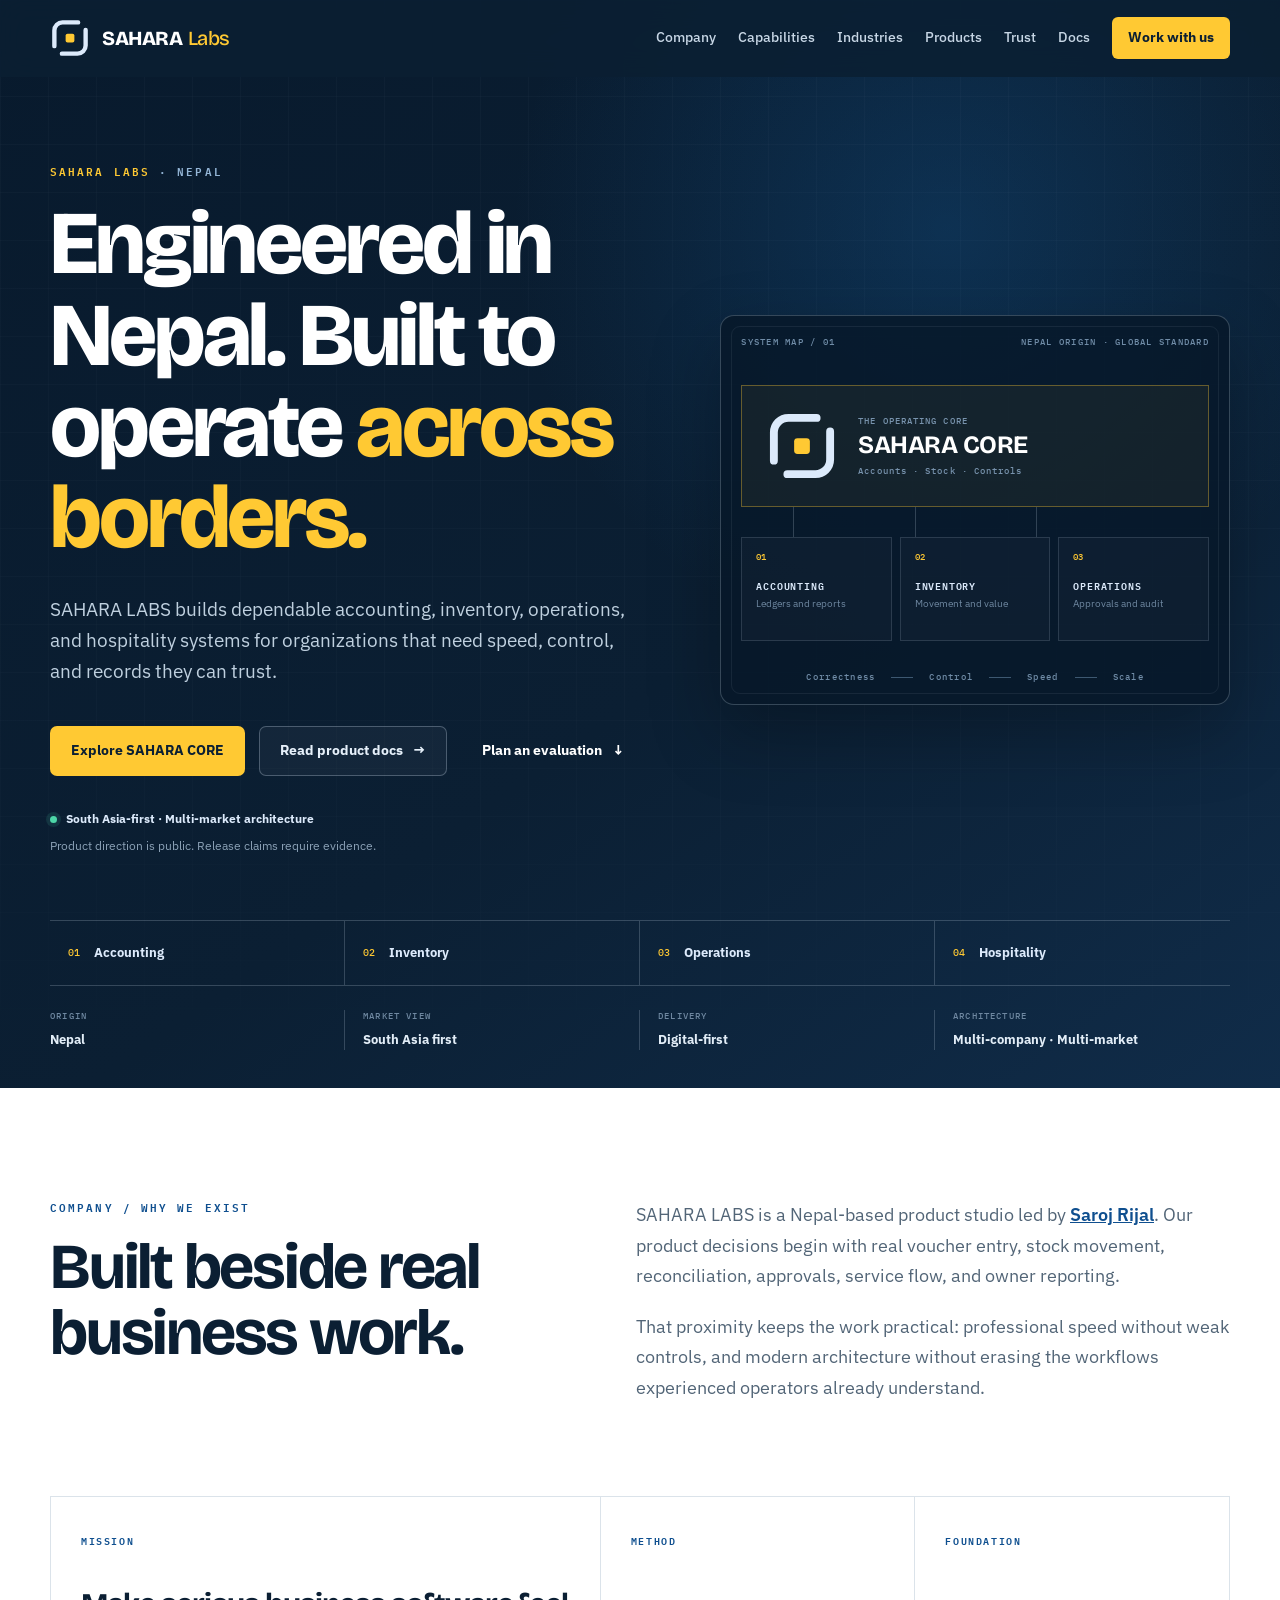
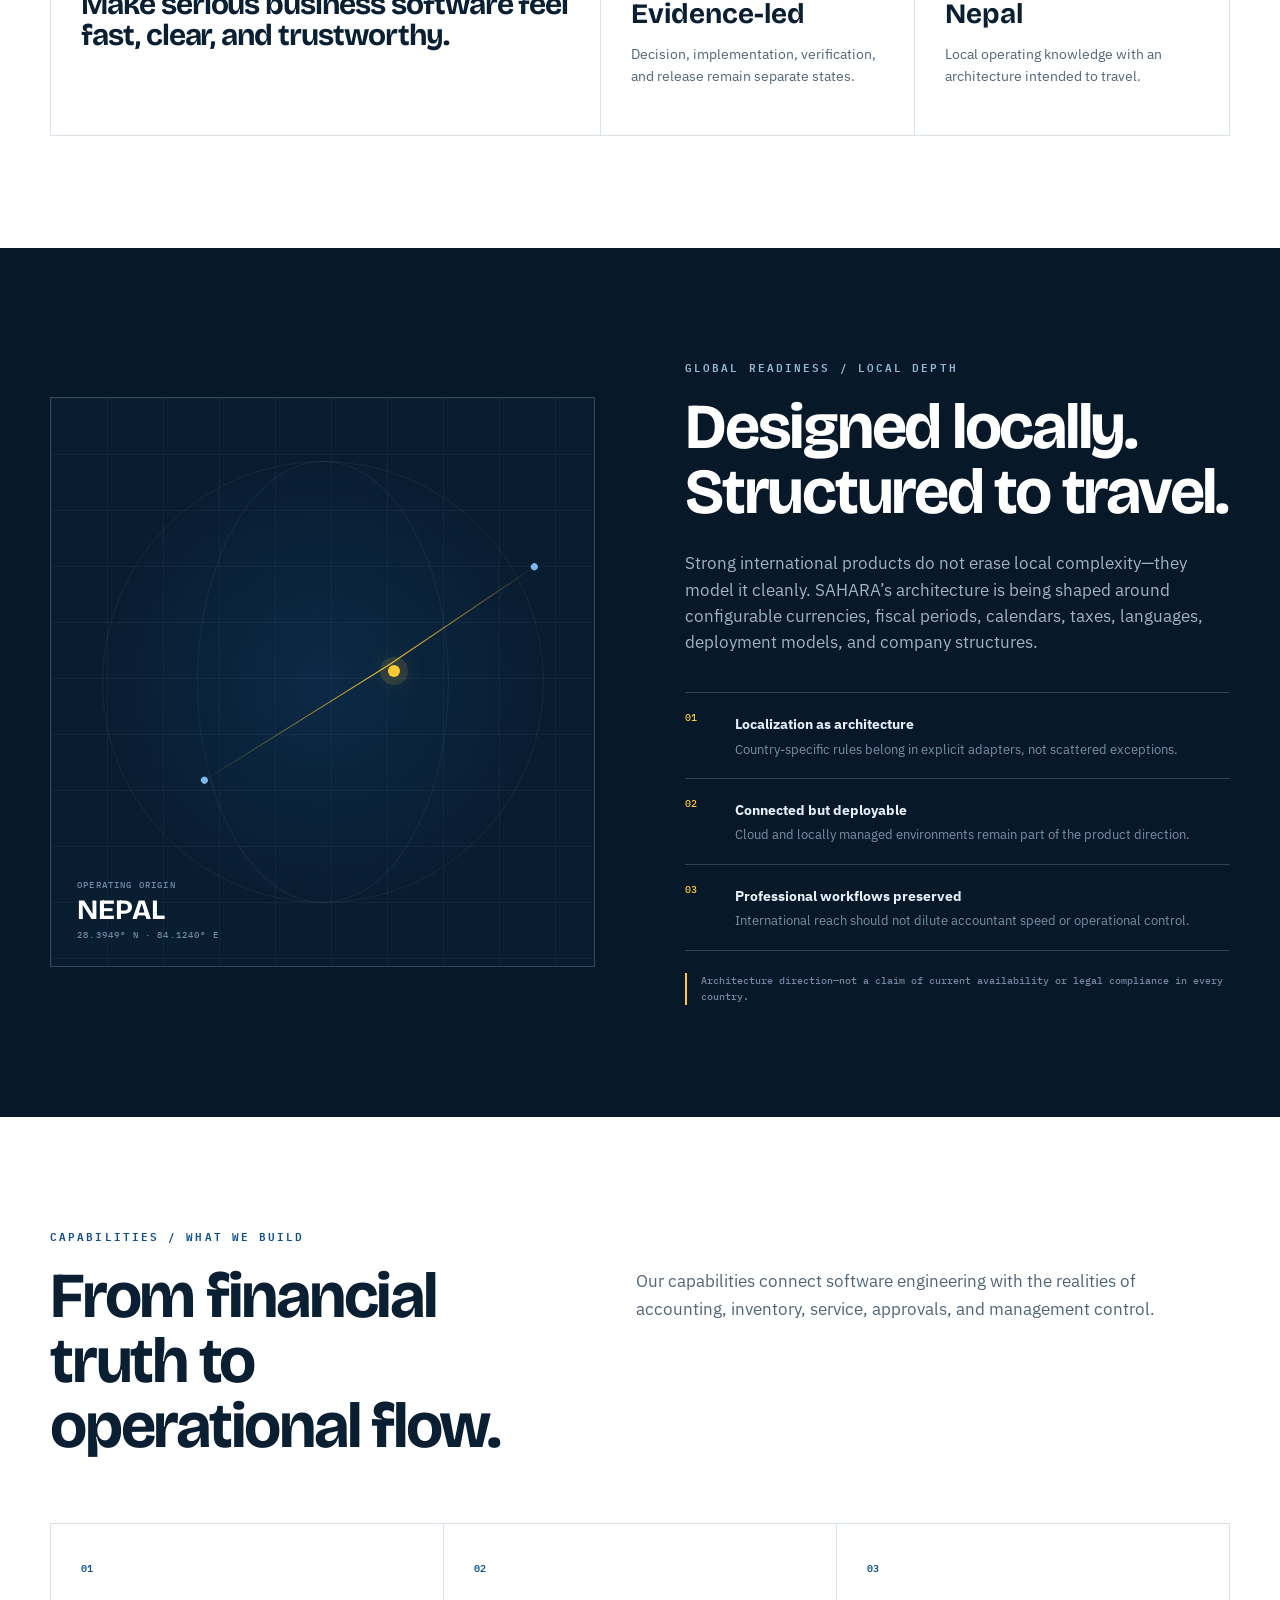
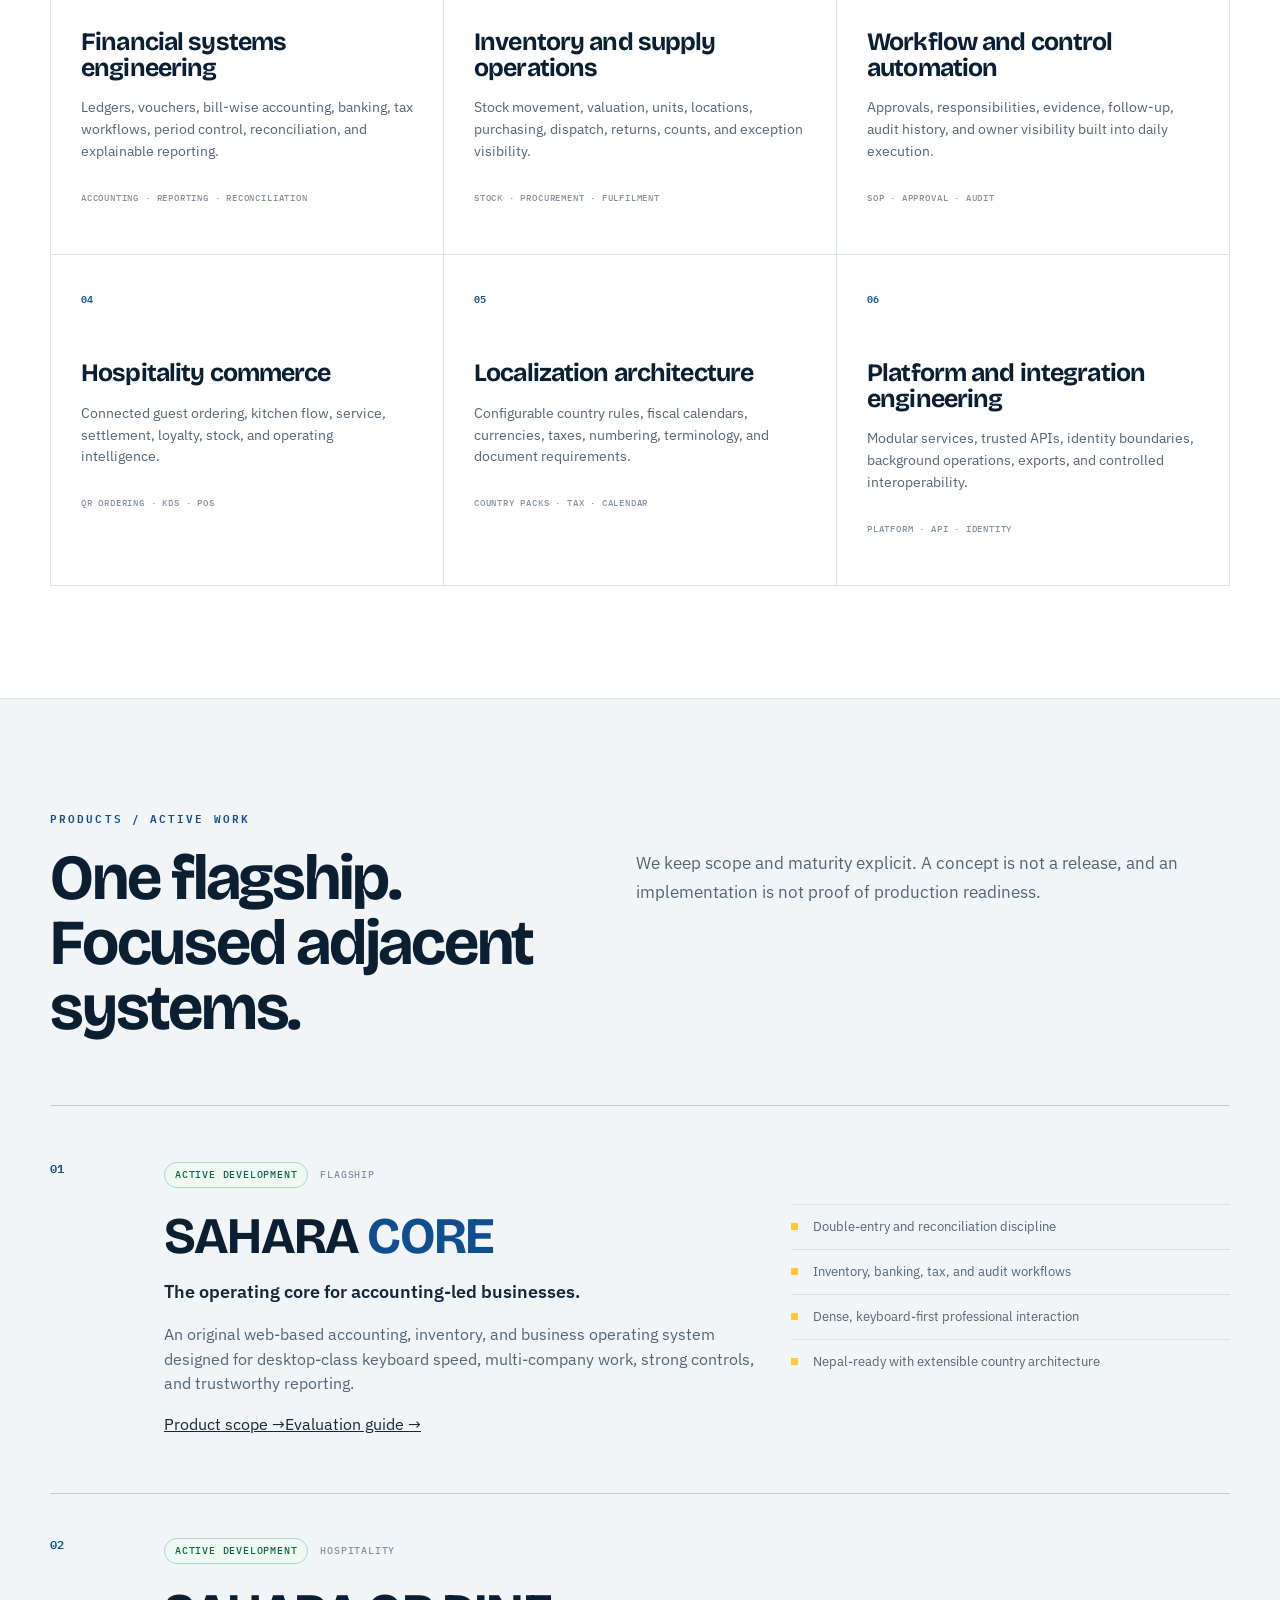
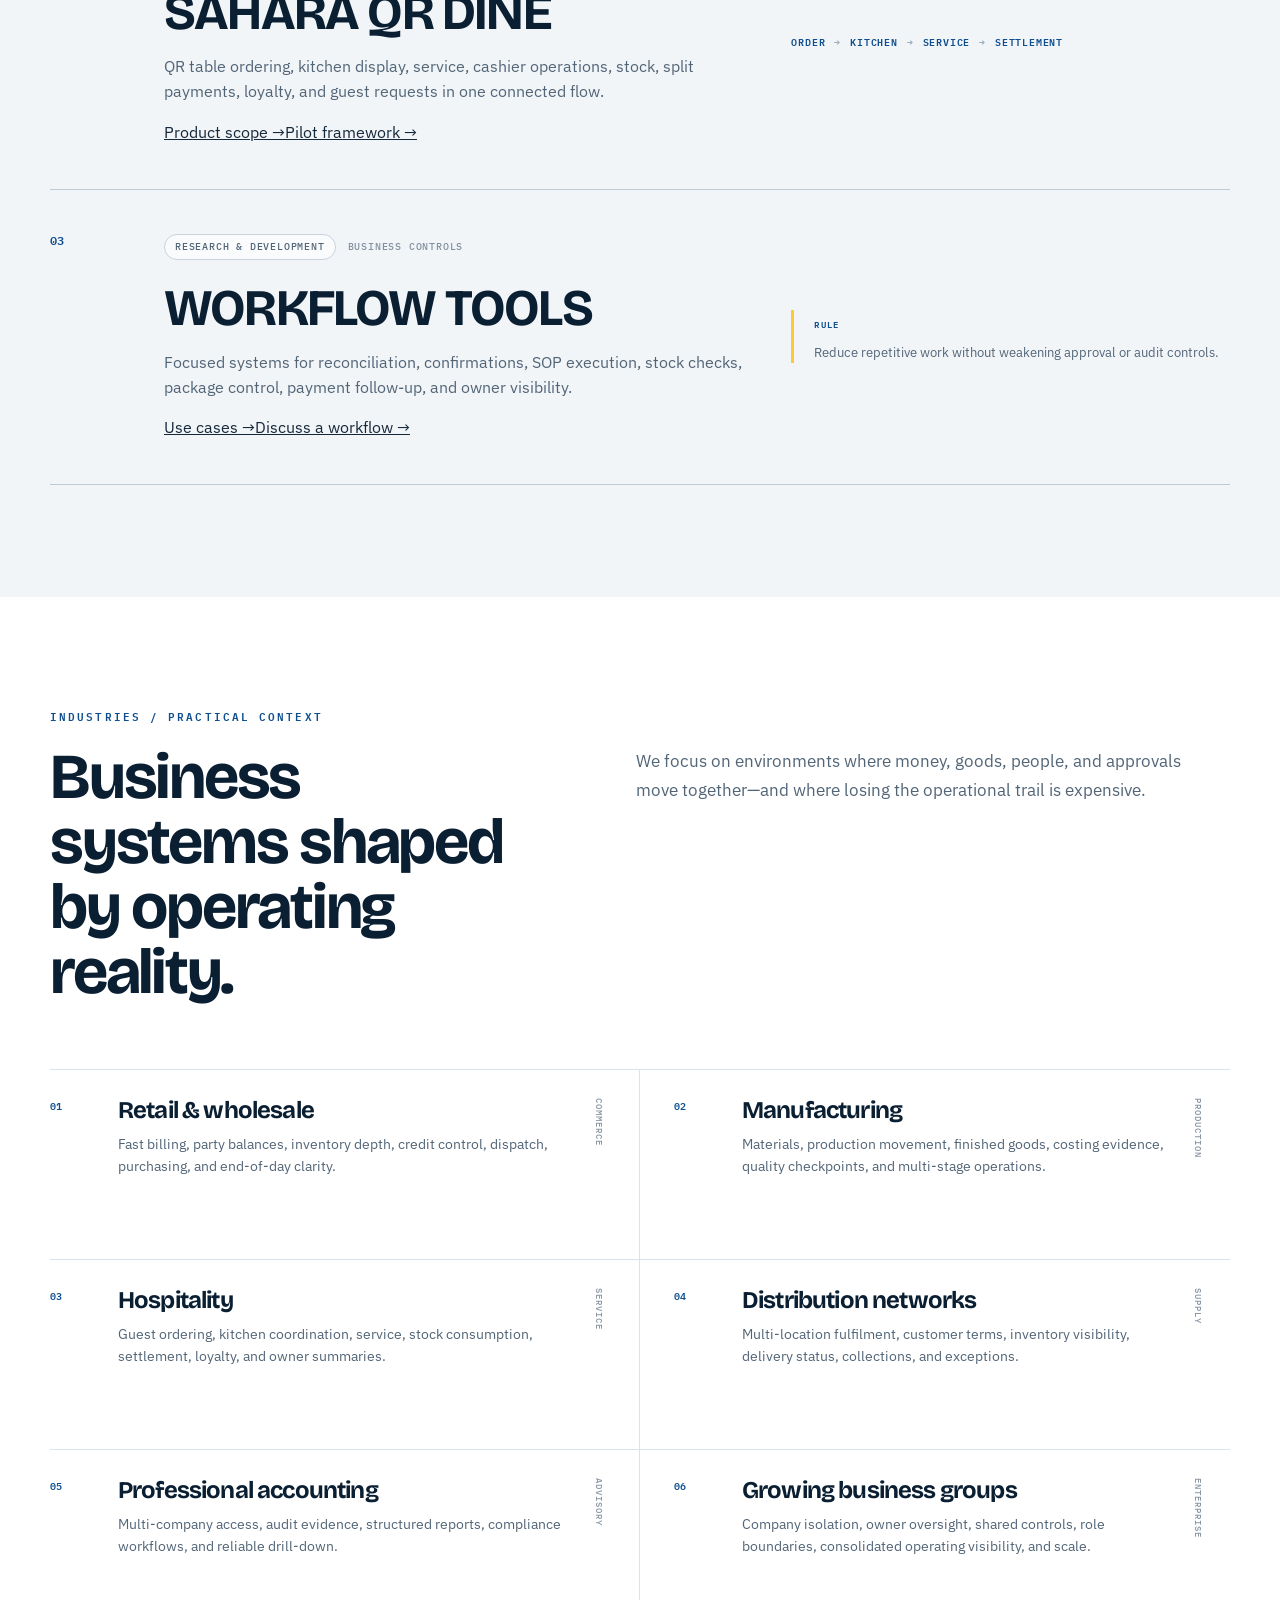
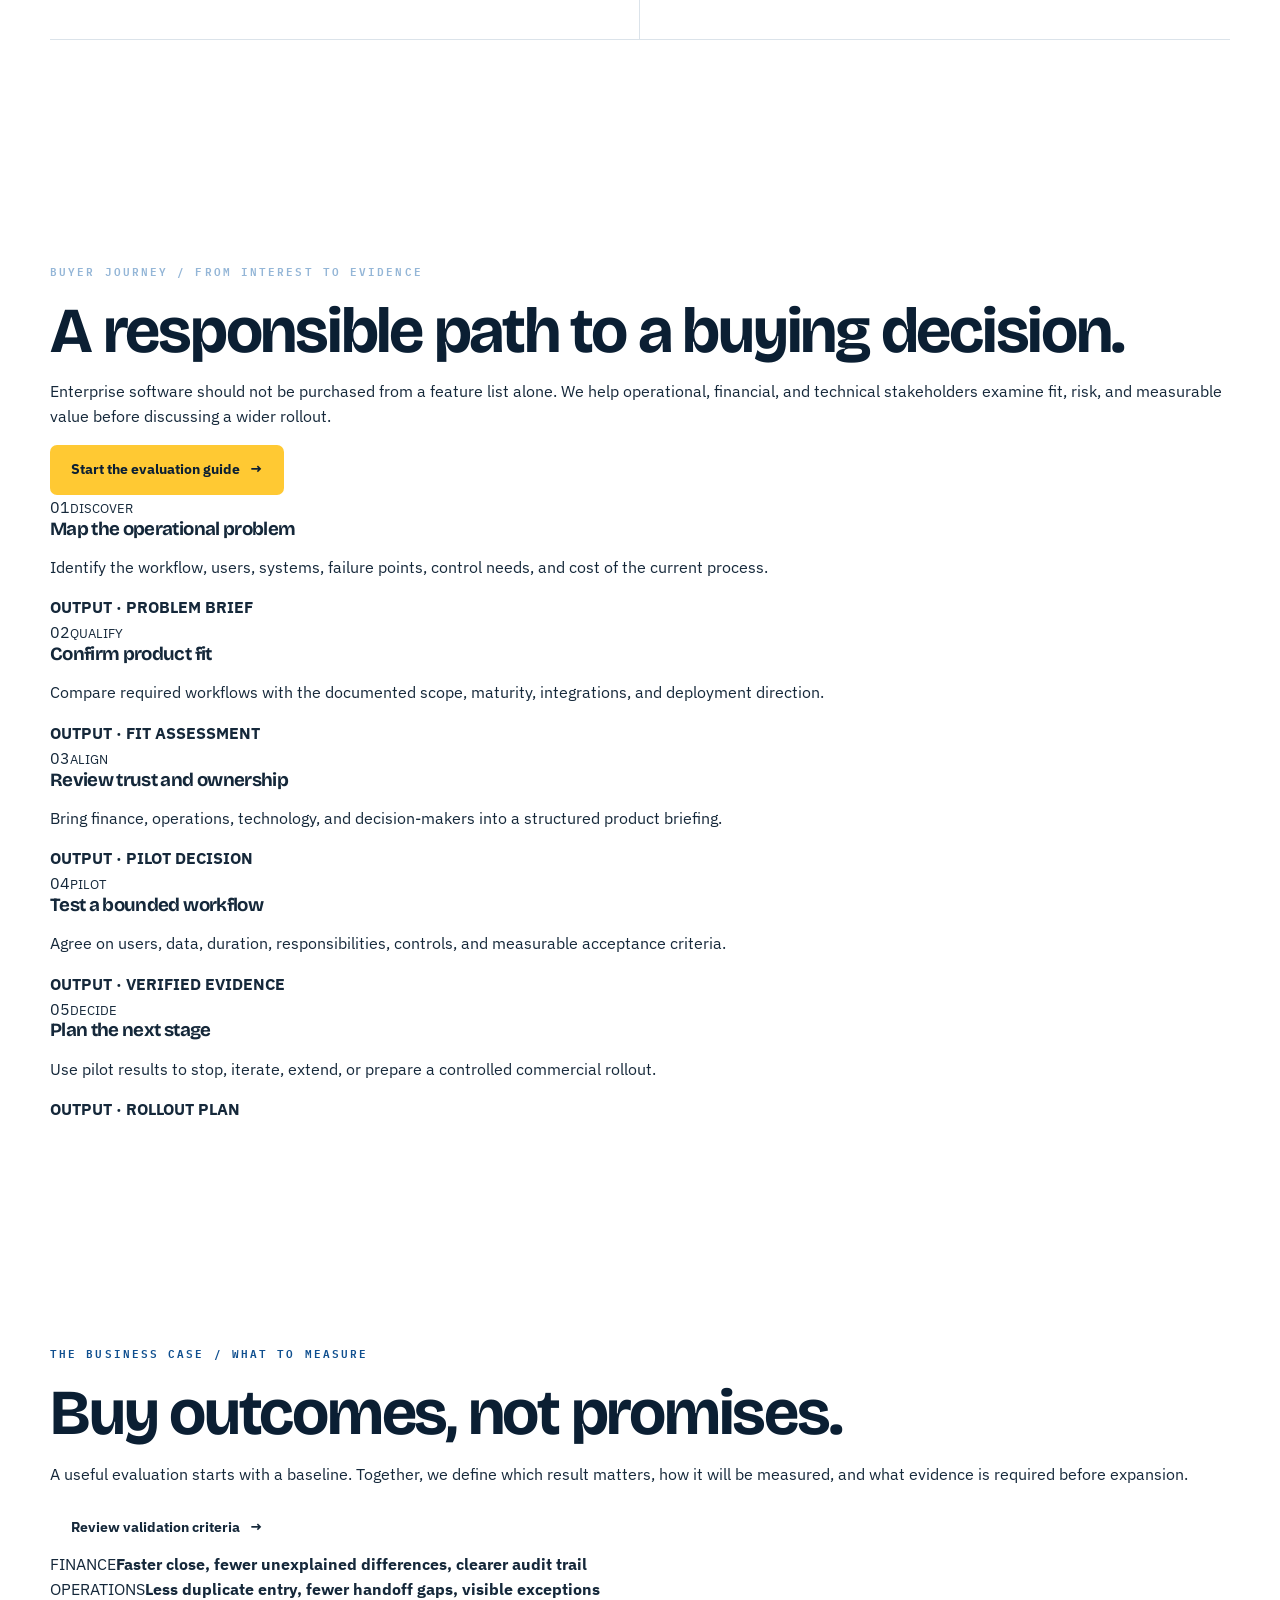
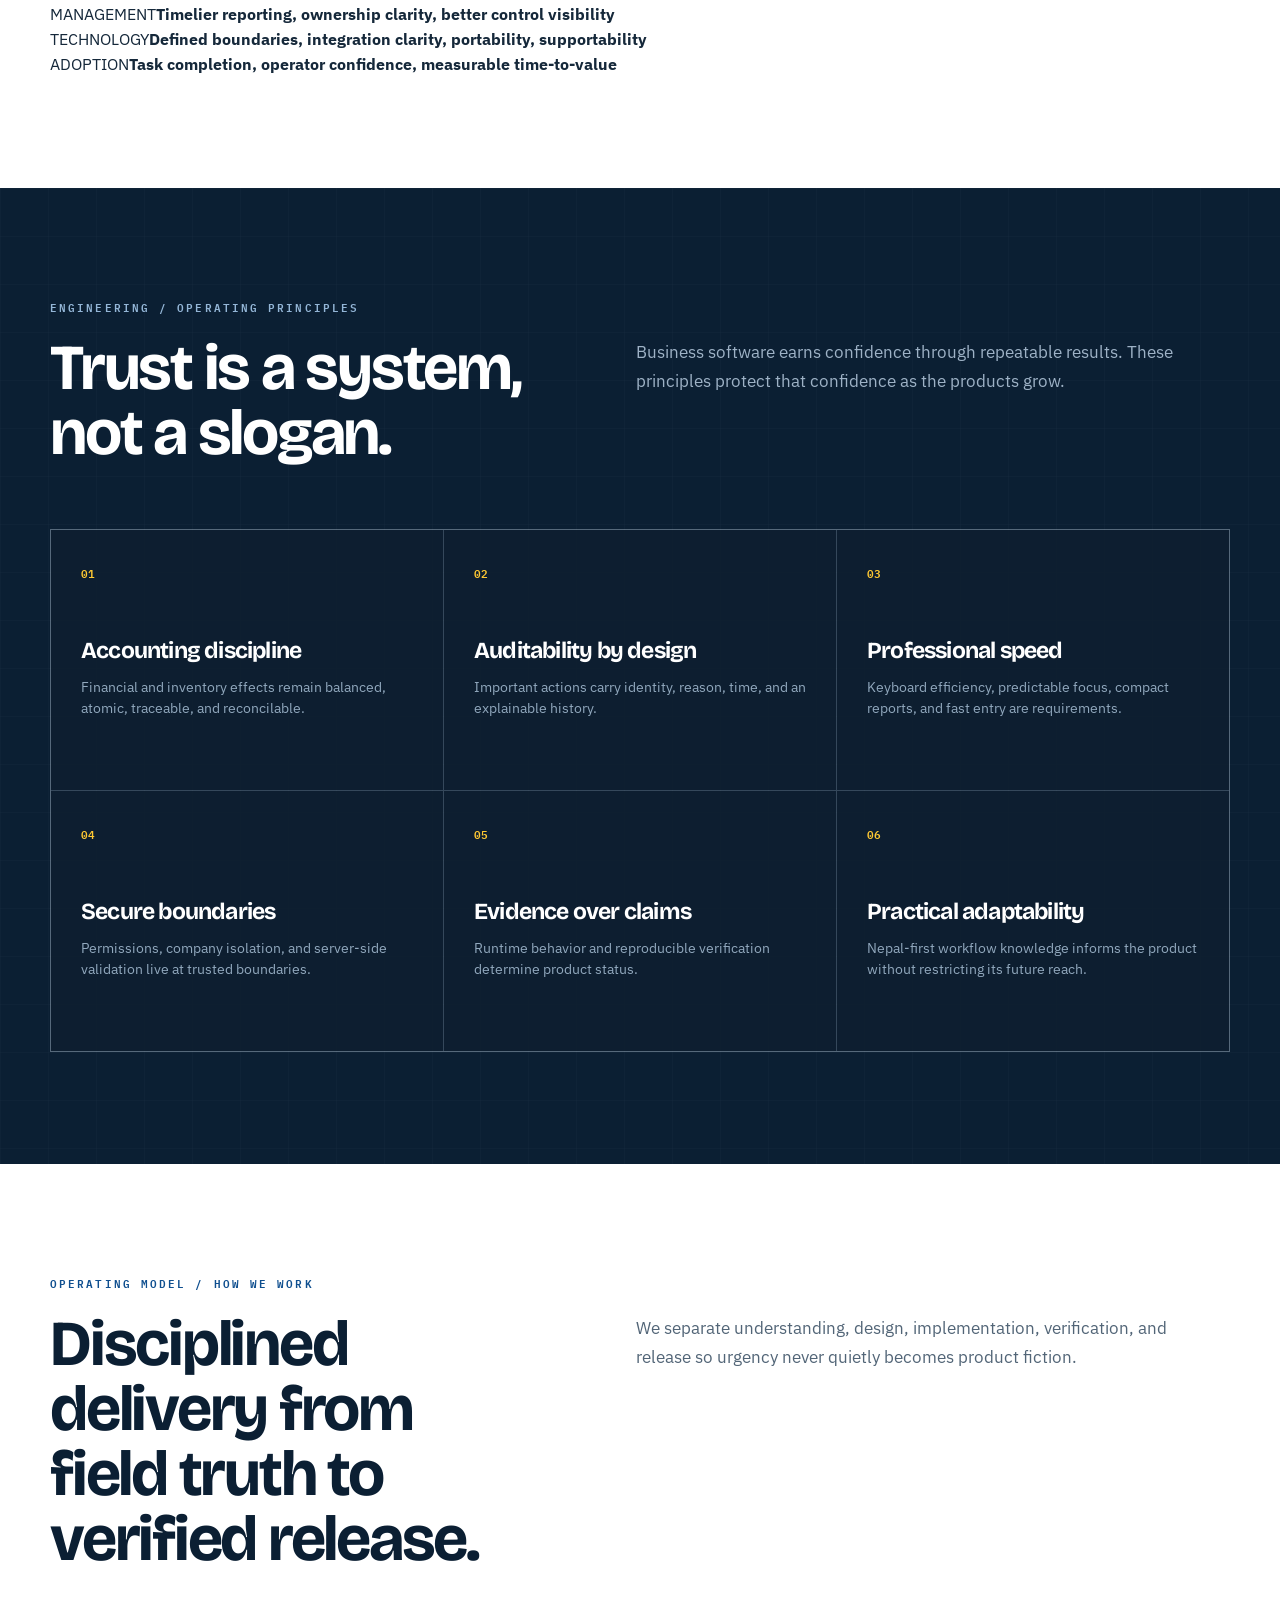
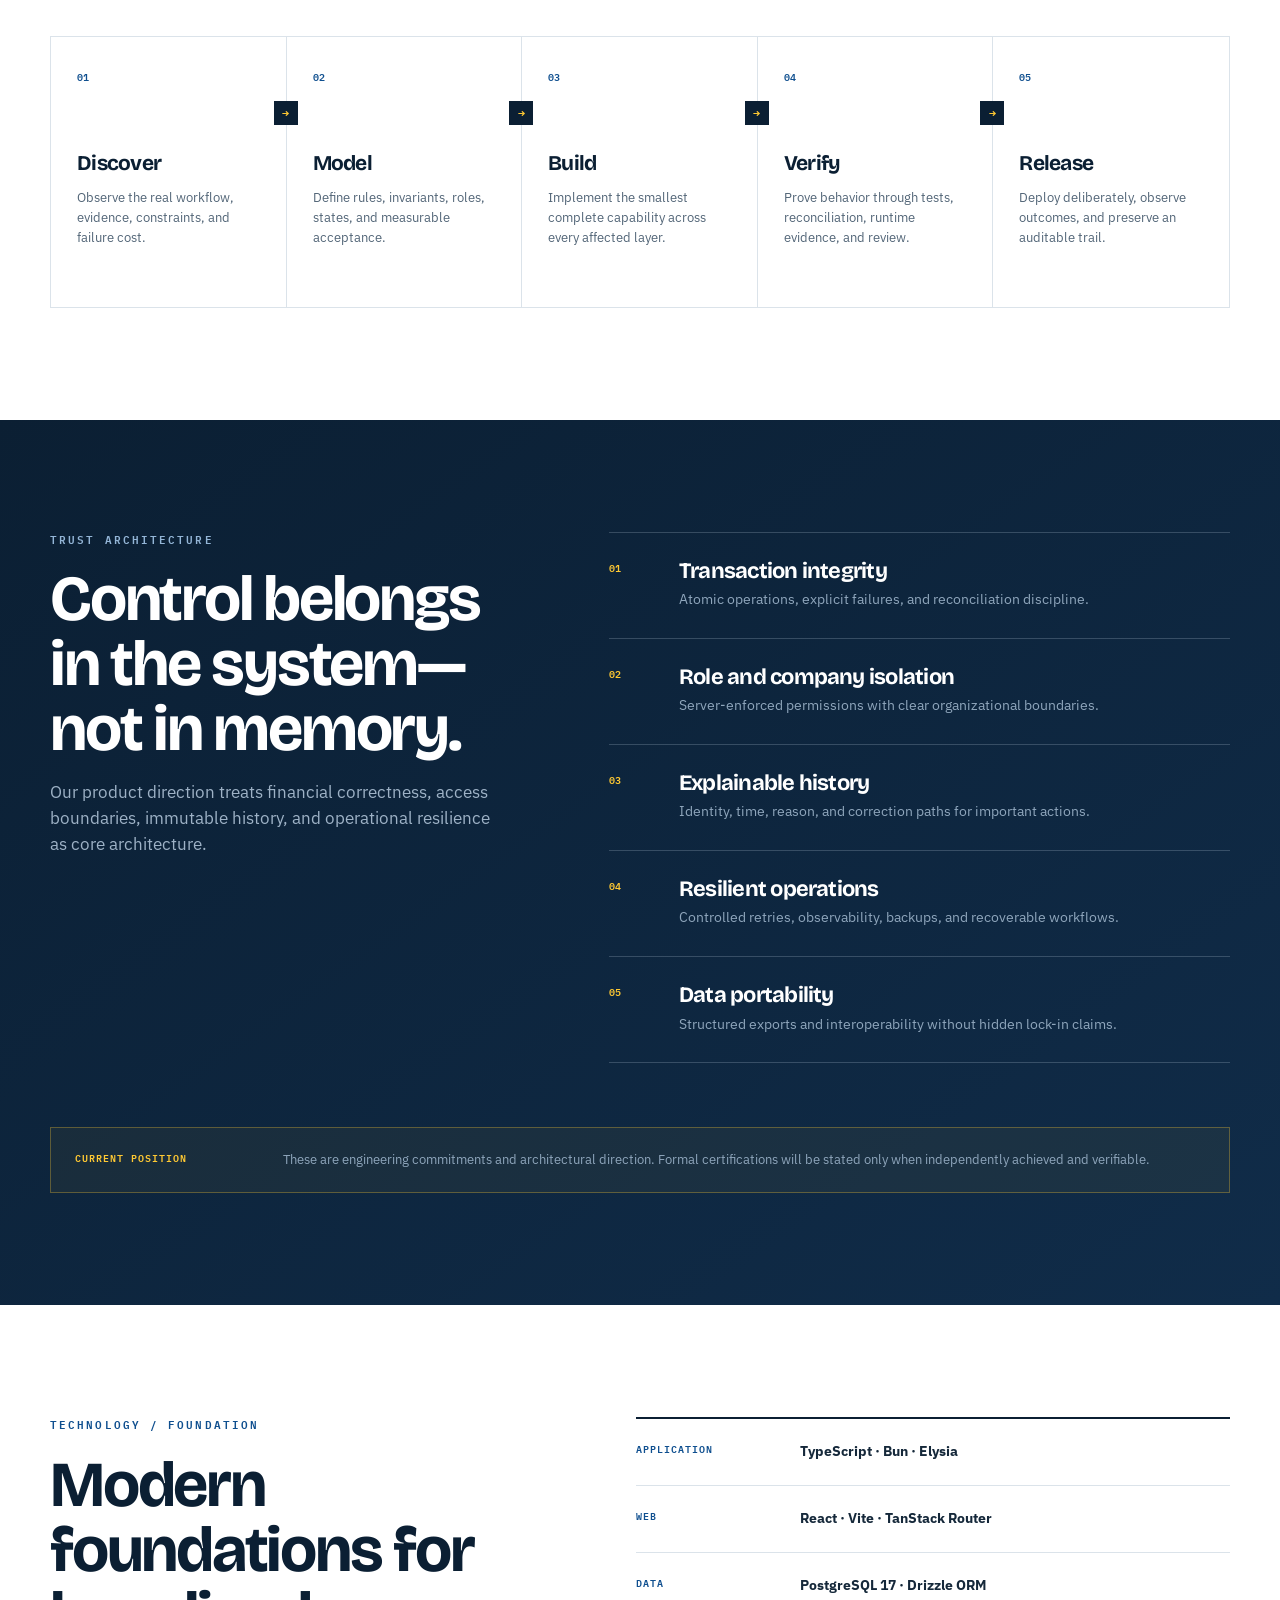
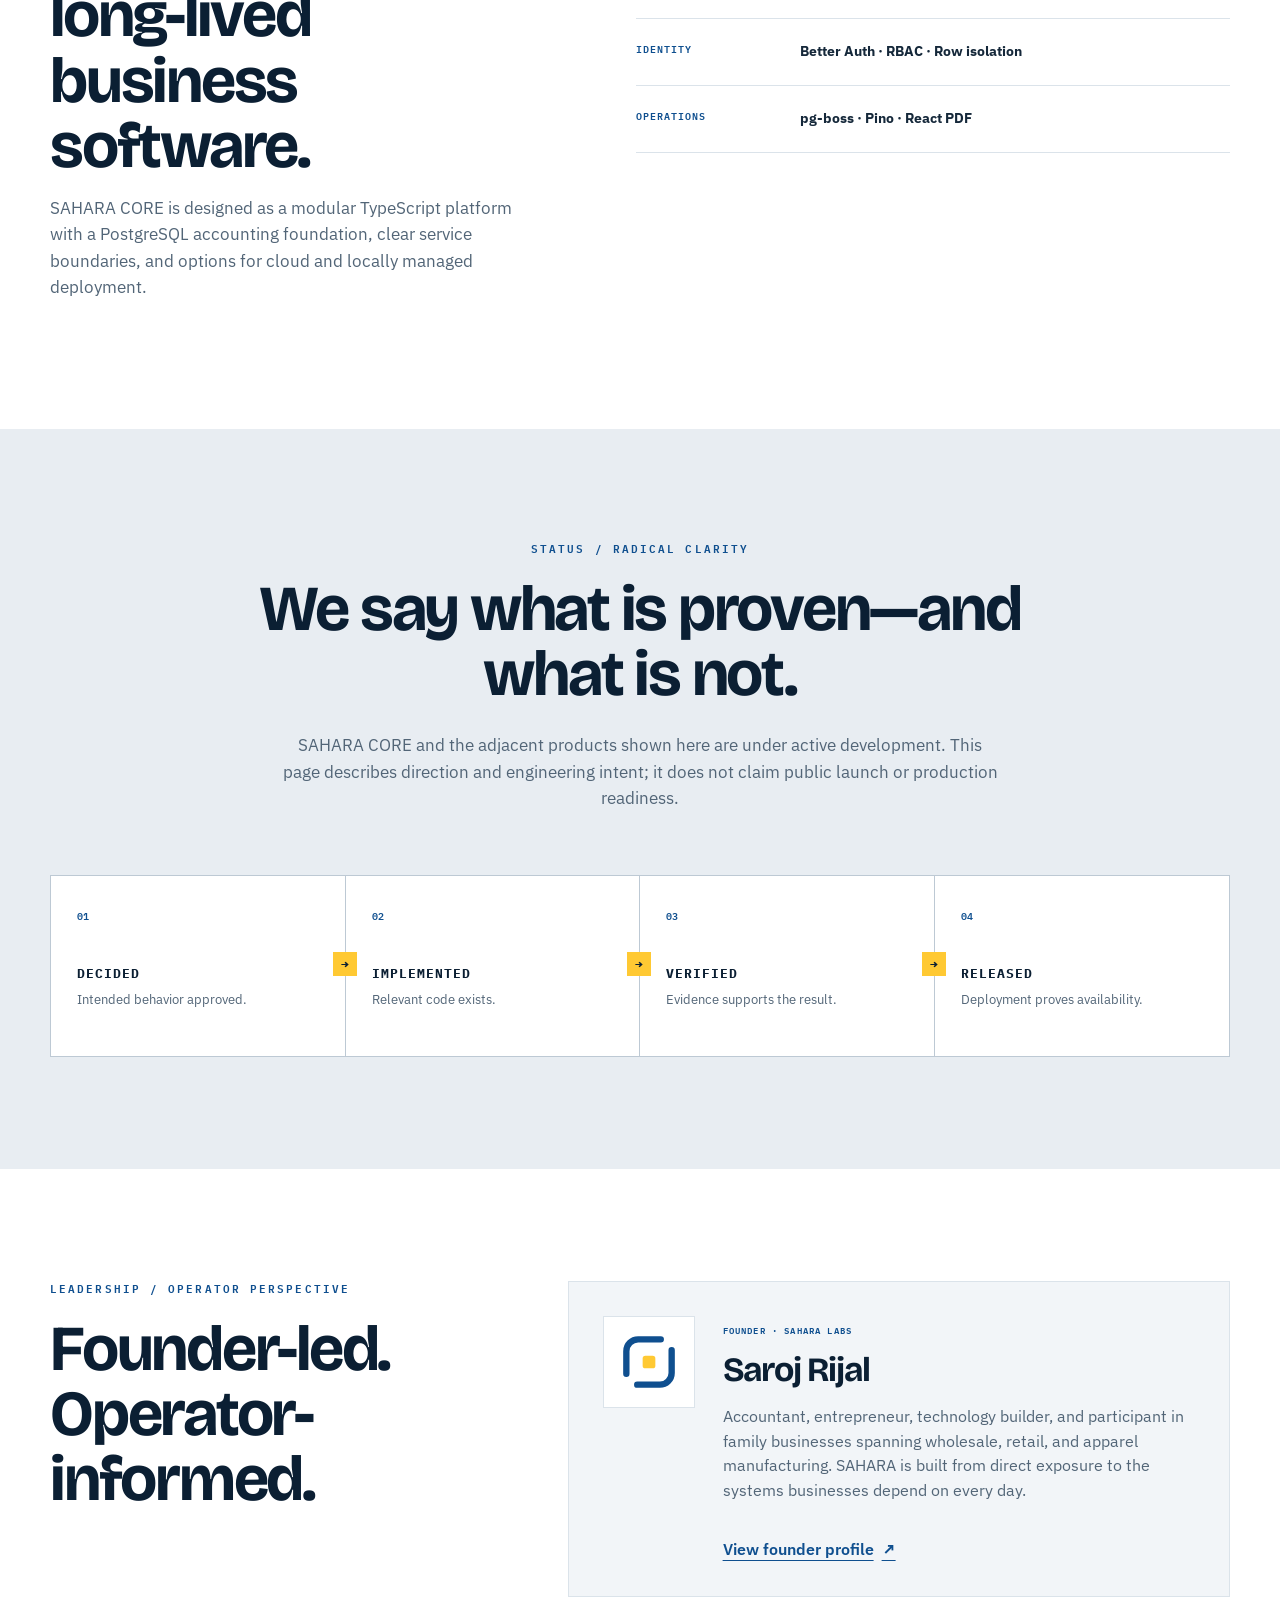
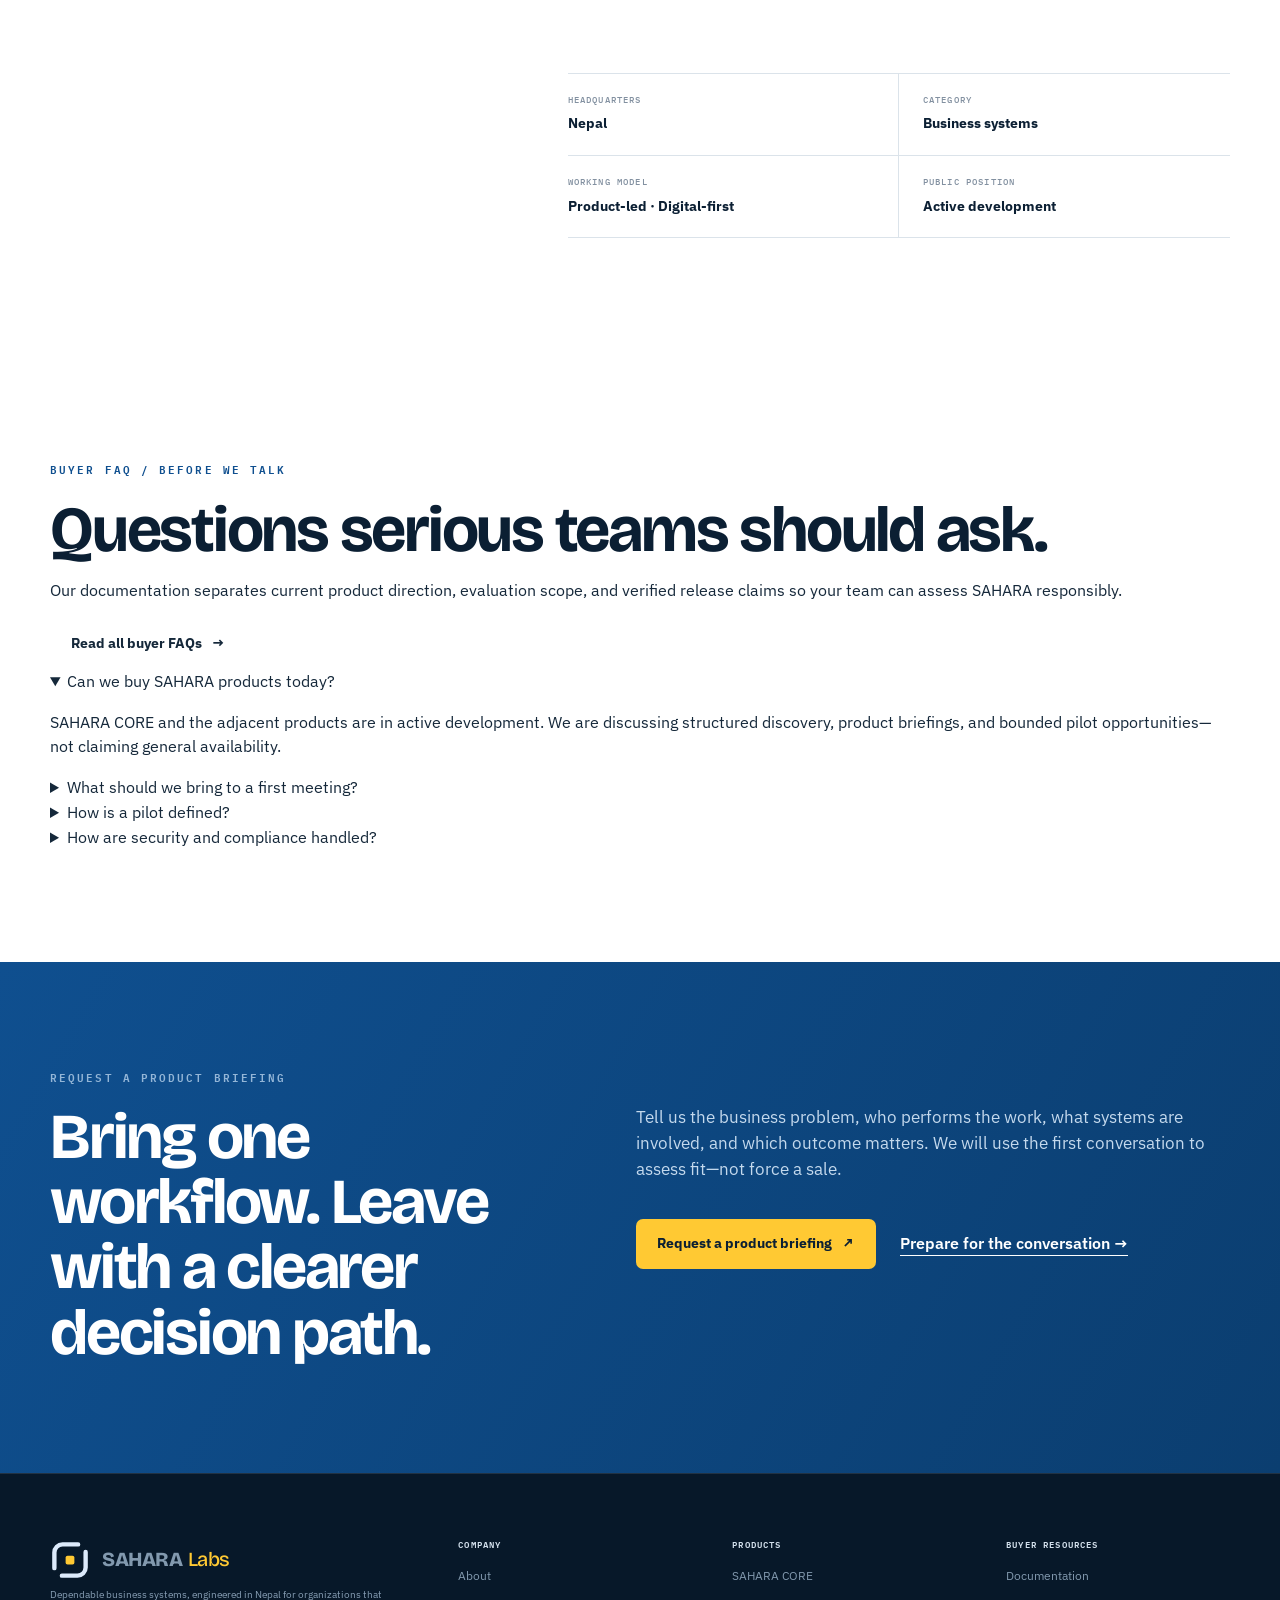
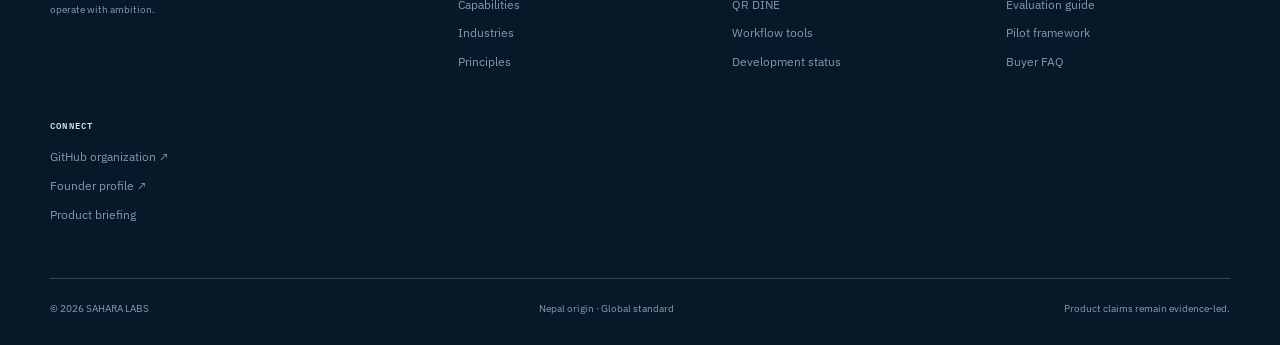
==== commit e96380b6: "Add buyer journey and product evaluation flow" ====
--- a/new/index.html
+++ b/new/index.html
@@ -29,6 +29,7 @@
           <a href="#industries">Industries</a>
           <a href="#products">Products</a>
           <a href="#trust">Trust</a>
+          <a href="docs/">Docs</a>
           <a class="nav-action" href="#contact">Work with us</a>
         </nav>
       </div>
@@ -44,7 +45,8 @@
             <p class="hero-lede">SAHARA LABS builds dependable accounting, inventory, operations, and hospitality systems for organizations that need speed, control, and records they can trust.</p>
             <div class="hero-actions">
               <a class="button button-gold" href="#core">Explore SAHARA CORE</a>
-              <a class="button button-ghost" href="https://github.com/SAHARA-Labs-Nepal">GitHub organization <span>↗</span></a>
+              <a class="button button-ghost" href="docs/">Read product docs <span>→</span></a>
+              <a class="button button-text" href="#buyer-path">Plan an evaluation <span>↓</span></a>
             </div>
             <div class="live-note"><i></i><strong>South Asia-first · Multi-market architecture</strong><span>Product direction is public. Release claims require evidence.</span></div>
           </div>
@@ -148,6 +150,7 @@
               <h3>SAHARA <em>CORE</em></h3>
               <p class="tagline">The operating core for accounting-led businesses.</p>
               <p>An original web-based accounting, inventory, and business operating system designed for desktop-class keyboard speed, multi-company work, strong controls, and trustworthy reporting.</p>
+              <div class="product-actions"><a href="docs/#core">Product scope →</a><a href="docs/#evaluation">Evaluation guide →</a></div>
             </div>
             <ul class="product-features">
               <li>Double-entry and reconciliation discipline</li>
@@ -163,6 +166,7 @@
               <div class="meta"><span class="pill pill-live">Active development</span><span>Hospitality</span></div>
               <h3>SAHARA QR DINE</h3>
               <p>QR table ordering, kitchen display, service, cashier operations, stock, split payments, loyalty, and guest requests in one connected flow.</p>
+              <div class="product-actions"><a href="docs/#qr-dine">Product scope →</a><a href="docs/#pilot">Pilot framework →</a></div>
             </div>
             <div class="flow"><span>ORDER</span><i>→</i><span>KITCHEN</span><i>→</i><span>SERVICE</span><i>→</i><span>SETTLEMENT</span></div>
           </article>
@@ -173,6 +177,7 @@
               <div class="meta"><span class="pill">Research &amp; development</span><span>Business controls</span></div>
               <h3>WORKFLOW TOOLS</h3>
               <p>Focused systems for reconciliation, confirmations, SOP execution, stock checks, package control, payment follow-up, and owner visibility.</p>
+              <div class="product-actions"><a href="docs/#workflow-tools">Use cases →</a><a href="docs/#briefing">Discuss a workflow →</a></div>
             </div>
             <div class="product-rule"><span>RULE</span><p>Reduce repetitive work without weakening approval or audit controls.</p></div>
           </article>
@@ -194,6 +199,38 @@
         </div>
       </section>
 
+      <section id="buyer-path" class="section buyer-section">
+        <div class="shell buyer-heading">
+          <div><p class="kicker kicker-light">BUYER JOURNEY / FROM INTEREST TO EVIDENCE</p><h2>A responsible path to a buying decision.</h2></div>
+          <div><p>Enterprise software should not be purchased from a feature list alone. We help operational, financial, and technical stakeholders examine fit, risk, and measurable value before discussing a wider rollout.</p><a class="button button-gold" href="docs/#evaluation">Start the evaluation guide <span>→</span></a></div>
+        </div>
+        <div class="shell buyer-path">
+          <article><span>01</span><small>DISCOVER</small><h3>Map the operational problem</h3><p>Identify the workflow, users, systems, failure points, control needs, and cost of the current process.</p><b>OUTPUT · PROBLEM BRIEF</b></article>
+          <article><span>02</span><small>QUALIFY</small><h3>Confirm product fit</h3><p>Compare required workflows with the documented scope, maturity, integrations, and deployment direction.</p><b>OUTPUT · FIT ASSESSMENT</b></article>
+          <article><span>03</span><small>ALIGN</small><h3>Review trust and ownership</h3><p>Bring finance, operations, technology, and decision-makers into a structured product briefing.</p><b>OUTPUT · PILOT DECISION</b></article>
+          <article><span>04</span><small>PILOT</small><h3>Test a bounded workflow</h3><p>Agree on users, data, duration, responsibilities, controls, and measurable acceptance criteria.</p><b>OUTPUT · VERIFIED EVIDENCE</b></article>
+          <article><span>05</span><small>DECIDE</small><h3>Plan the next stage</h3><p>Use pilot results to stop, iterate, extend, or prepare a controlled commercial rollout.</p><b>OUTPUT · ROLLOUT PLAN</b></article>
+        </div>
+      </section>
+
+      <section class="section decision-section">
+        <div class="shell decision-grid">
+          <div>
+            <p class="kicker">THE BUSINESS CASE / WHAT TO MEASURE</p>
+            <h2>Buy outcomes, not promises.</h2>
+            <p class="decision-lede">A useful evaluation starts with a baseline. Together, we define which result matters, how it will be measured, and what evidence is required before expansion.</p>
+            <a class="button button-dark" href="docs/#validation">Review validation criteria <span>→</span></a>
+          </div>
+          <div class="decision-table" role="table" aria-label="Buyer value framework">
+            <div role="row"><span role="cell">FINANCE</span><strong role="cell">Faster close, fewer unexplained differences, clearer audit trail</strong></div>
+            <div role="row"><span role="cell">OPERATIONS</span><strong role="cell">Less duplicate entry, fewer handoff gaps, visible exceptions</strong></div>
+            <div role="row"><span role="cell">MANAGEMENT</span><strong role="cell">Timelier reporting, ownership clarity, better control visibility</strong></div>
+            <div role="row"><span role="cell">TECHNOLOGY</span><strong role="cell">Defined boundaries, integration clarity, portability, supportability</strong></div>
+            <div role="row"><span role="cell">ADOPTION</span><strong role="cell">Task completion, operator confidence, measurable time-to-value</strong></div>
+          </div>
+        </div>
+      </section>
+
       <section id="principles" class="section section-blue">
         <div class="shell heading-row heading-light">
           <div><p class="kicker kicker-light">ENGINEERING / OPERATING PRINCIPLES</p><h2>Trust is a system,<br />not a slogan.</h2></div>
@@ -291,17 +328,34 @@
         </div>
       </section>
 
+      <section id="faq" class="section faq-section">
+        <div class="shell faq-grid">
+          <div>
+            <p class="kicker">BUYER FAQ / BEFORE WE TALK</p>
+            <h2>Questions serious teams should ask.</h2>
+            <p>Our documentation separates current product direction, evaluation scope, and verified release claims so your team can assess SAHARA responsibly.</p>
+            <a class="button button-dark" href="docs/#faq">Read all buyer FAQs <span>→</span></a>
+          </div>
+          <div class="faq-list">
+            <details open><summary>Can we buy SAHARA products today?</summary><p>SAHARA CORE and the adjacent products are in active development. We are discussing structured discovery, product briefings, and bounded pilot opportunities—not claiming general availability.</p></details>
+            <details><summary>What should we bring to a first meeting?</summary><p>Bring one high-value workflow, the people involved, current tools, representative non-sensitive examples, known failure points, and the outcome your organization wants to improve.</p></details>
+            <details><summary>How is a pilot defined?</summary><p>A pilot should have a narrow workflow, named owners, limited users and data, a fixed review window, clear responsibilities, and measurable acceptance and exit criteria.</p></details>
+            <details><summary>How are security and compliance handled?</summary><p>We document intended controls and architecture honestly. Specific security, privacy, hosting, retention, and regulatory requirements must be reviewed for each proposed pilot; certifications are claimed only when independently verifiable.</p></details>
+          </div>
+        </div>
+      </section>
+
       <section id="contact" class="contact">
         <div class="shell contact-grid">
           <div>
-            <p class="kicker kicker-light">WORK WITH SAHARA LABS</p>
-            <h2>Bring us a workflow worth making dependable.</h2>
+            <p class="kicker kicker-light">REQUEST A PRODUCT BRIEFING</p>
+            <h2>Bring one workflow. Leave with a clearer decision path.</h2>
           </div>
           <div class="contact-copy">
-            <p>We are interested in product pilots, business-system integrations, accounting workflow research, technical collaboration, and long-term partnerships.</p>
+            <p>Tell us the business problem, who performs the work, what systems are involved, and which outcome matters. We will use the first conversation to assess fit—not force a sale.</p>
             <div class="contact-actions">
-              <a class="button button-gold" href="https://github.com/SAHARA-Labs-Nepal">Visit GitHub <span>↗</span></a>
-              <a class="founder-link" href="https://sarojrijal.com.np/">Connect with Saroj Rijal <span>↗</span></a>
+              <a class="button button-gold" href="https://sarojrijal.com.np/">Request a product briefing <span>↗</span></a>
+              <a class="founder-link" href="docs/#briefing">Prepare for the conversation <span>→</span></a>
             </div>
           </div>
         </div>
@@ -315,8 +369,9 @@
           <p>Dependable business systems, engineered in Nepal for organizations that operate with ambition.</p>
         </div>
         <div><strong>COMPANY</strong><a href="#company">About</a><a href="#capabilities">Capabilities</a><a href="#industries">Industries</a><a href="#principles">Principles</a></div>
-        <div><strong>PRODUCTS</strong><a href="#core">SAHARA CORE</a><a href="#products">QR DINE</a><a href="#products">Workflow tools</a><a href="#status">Development status</a></div>
-        <div><strong>CONNECT</strong><a href="https://github.com/SAHARA-Labs-Nepal">GitHub organization ↗</a><a href="https://sarojrijal.com.np/">Founder profile ↗</a><a href="#contact">Partnerships</a></div>
+        <div><strong>PRODUCTS</strong><a href="docs/#core">SAHARA CORE</a><a href="docs/#qr-dine">QR DINE</a><a href="docs/#workflow-tools">Workflow tools</a><a href="#status">Development status</a></div>
+        <div><strong>BUYER RESOURCES</strong><a href="docs/">Documentation</a><a href="docs/#evaluation">Evaluation guide</a><a href="docs/#pilot">Pilot framework</a><a href="docs/#faq">Buyer FAQ</a></div>
+        <div><strong>CONNECT</strong><a href="https://github.com/SAHARA-Labs-Nepal">GitHub organization ↗</a><a href="https://sarojrijal.com.np/">Founder profile ↗</a><a href="#contact">Product briefing</a></div>
       </div>
       <div class="shell footer-base"><p>© <span data-year>2026</span> SAHARA LABS</p><p>Nepal origin · Global standard</p><p>Product claims remain evidence-led.</p></div>
     </footer>
--- a/new/styles.css
+++ b/new/styles.css
@@ -38,7 +38,7 @@
 .identity span { display: flex; align-items: baseline; gap: 5px; font-family: var(--display); font-size: 20px; letter-spacing: -.02em; }
 .identity strong { font-weight: 800; }
 .identity em { font-style: normal; font-weight: 500; color: var(--gold); }
-.site-nav { display: flex; align-items: center; gap: 30px; }
+.site-nav { display: flex; align-items: center; gap: 22px; }
 .site-nav a { color: #c7d6e5; text-decoration: none; font-size: 14px; font-weight: 500; }
 .site-nav a:hover { color: #fff; }
 .site-nav .nav-action { color: var(--navy); background: var(--gold); padding: 10px 16px; border-radius: 6px; font-weight: 700; }
@@ -87,6 +87,12 @@
 .capability-bar div:last-child { border-right: 0; }
 .capability-bar span { color: var(--gold); font: 500 10px/1 var(--mono); }
 .capability-bar strong { color: #dceafb; font-size: 13px; }
+.corporate-strip { position: relative; display: grid; grid-template-columns: repeat(4,1fr); padding: 24px 0 38px; }
+.corporate-strip div { padding: 0 18px; border-right: 1px solid var(--line-dark); }
+.corporate-strip div:first-child { padding-left: 0; }
+.corporate-strip div:last-child { border-right: 0; }
+.corporate-strip span,.company-facts span { display: block; color: #6f88a1; font: 500 9px/1.3 var(--mono); letter-spacing: .13em; }
+.corporate-strip strong { display: block; margin-top: 8px; color: #e2edf7; font-size: 13px; }
 
 .section { padding: 112px 0; }
 .section-paper { background: var(--paper); }
@@ -102,6 +108,38 @@
 .belief-row h3 { max-width: 560px; margin-top: 38px; color: var(--navy); font-size: 30px; }
 .belief-row strong { display: block; margin-top: 48px; color: var(--navy); font: 700 28px/1.1 var(--display); }
 .belief-row p { color: var(--slate); font-size: 14px; }
+
+.global-section { color: #fff; background: #071829; }
+.global-grid { display: grid; grid-template-columns: 1fr 1fr; gap: 90px; align-items: center; }
+.global-visual { position: relative; min-height: 570px; overflow: hidden; border: 1px solid var(--line-dark); background: radial-gradient(circle at 50% 50%, rgba(23,107,180,.16), transparent 56%), #091d31; }
+.world-lines { position: absolute; inset: 0; opacity: .28; background-image: linear-gradient(rgba(220,234,251,.16) 1px,transparent 1px),linear-gradient(90deg,rgba(220,234,251,.16) 1px,transparent 1px); background-size: 56px 56px; }
+.world-lines::before,.world-lines::after { content: ""; position: absolute; border: 1px solid rgba(220,234,251,.22); border-radius: 50%; }
+.world-lines::before { width: 440px; height: 440px; left: 50%; top: 50%; transform: translate(-50%,-50%); }
+.world-lines::after { width: 250px; height: 440px; left: 50%; top: 50%; transform: translate(-50%,-50%); }
+.origin-point { position: absolute; left: 62%; top: 47%; width: 12px; height: 12px; border-radius: 50%; background: var(--gold); box-shadow: 0 0 0 8px rgba(255,201,51,.12),0 0 28px rgba(255,201,51,.45); }
+.orbit { position: absolute; left: 62%; top: 47%; height: 1px; background: linear-gradient(90deg,var(--gold),transparent); transform-origin: left center; }
+.orbit::after { content: ""; position: absolute; right: 0; top: -3px; width: 7px; height: 7px; border-radius: 50%; background: #7eb9ee; }
+.orbit-one { width: 180px; transform: rotate(-34deg); }
+.orbit-two { width: 220px; transform: rotate(148deg); }
+.global-label { position: absolute; left: 26px; bottom: 24px; }
+.global-label small,.global-label span { display: block; color: #708aa3; font: 500 9px/1.4 var(--mono); letter-spacing: .13em; }
+.global-label strong { display: block; margin: 5px 0; font: 700 28px/1 var(--display); }
+.global-copy h2 { color: #fff; }
+.global-copy > p:not(.kicker,.disclosure) { margin: 26px 0; color: #9fb3c7; font-size: 17px; }
+.global-list { margin: 36px 0 0; padding: 0; list-style: none; border-top: 1px solid var(--line-dark); }
+.global-list li { display: grid; grid-template-columns: 38px 1fr; gap: 12px; padding: 18px 0; border-bottom: 1px solid var(--line-dark); }
+.global-list li > span { color: var(--gold); font: 500 10px/1.4 var(--mono); }
+.global-list strong { color: #e6f0fa; font-size: 14px; }
+.global-list p { margin: 4px 0 0; color: #7890a7; font-size: 13px; }
+.disclosure { margin: 22px 0 0; padding-left: 14px; border-left: 2px solid var(--gold); color: #6f88a1; font: 500 10px/1.6 var(--mono); }
+
+.capabilities { border-bottom: 1px solid var(--line); }
+.capability-grid { display: grid; grid-template-columns: repeat(3,1fr); gap: 1px; margin-top: 64px; border: 1px solid var(--line); background: var(--line); }
+.capability-grid article { min-height: 330px; padding: 30px; background: #fff; }
+.capability-grid article > span { color: var(--blue); font: 600 10px/1 var(--mono); }
+.capability-grid h3 { margin: 52px 0 16px; color: var(--navy); font-size: 25px; }
+.capability-grid p { color: var(--slate); font-size: 14px; }
+.capability-grid b { display: block; margin-top: 28px; color: #8391a0; font: 500 9px/1.5 var(--mono); letter-spacing: .09em; }
 
 .heading-row > p { max-width: 560px; margin: 38px 0 0; color: var(--slate); font-size: 17px; line-height: 1.7; }
 .product-list { margin-top: 64px; border-top: 1px solid #bfcbd6; }
@@ -124,6 +162,16 @@
 .product-rule span { color: var(--blue); font: 600 9px/1 var(--mono); letter-spacing: .14em; }
 .product-rule p { margin: 8px 0 0; color: var(--slate); font-size: 13px; }
 
+.industries-section { background: #fff; }
+.industry-grid { display: grid; grid-template-columns: repeat(2,1fr); margin-top: 64px; border-top: 1px solid var(--line); }
+.industry-grid article { display: grid; grid-template-columns: 48px 1fr auto; gap: 20px; min-height: 190px; padding: 28px 26px 28px 0; border-bottom: 1px solid var(--line); }
+.industry-grid article:nth-child(odd) { border-right: 1px solid var(--line); padding-right: 34px; }
+.industry-grid article:nth-child(even) { padding-left: 34px; }
+.industry-grid article > span { color: var(--blue); font: 600 10px/1.4 var(--mono); }
+.industry-grid h3 { color: var(--navy); font-size: 24px; }
+.industry-grid p { margin: 12px 0 0; color: var(--slate); font-size: 14px; }
+.industry-grid b { align-self: start; color: #8b98a5; font: 500 9px/1.4 var(--mono); letter-spacing: .11em; writing-mode: vertical-rl; }
+
 .section-blue { position: relative; overflow: hidden; color: #fff; background: var(--navy); }
 .section-blue::before { content: ""; position: absolute; inset: 0; opacity: .1; background-image: linear-gradient(rgba(220,234,251,.2) 1px, transparent 1px),linear-gradient(90deg,rgba(220,234,251,.2) 1px,transparent 1px); background-size: 48px 48px; }
 .section-blue .shell { position: relative; }
@@ -135,6 +183,29 @@
 .principles-grid h3 { margin: 54px 0 14px; color: #fff; font-size: 23px; }
 .principles-grid p { margin: 0; color: #91a8bd; font-size: 14px; }
 
+.operating-model { background: #fff; }
+.model-track { display: grid; grid-template-columns: repeat(5,1fr); margin-top: 64px; border: 1px solid var(--line); }
+.model-track article { position: relative; min-height: 270px; padding: 26px; border-right: 1px solid var(--line); }
+.model-track article:last-child { border-right: 0; }
+.model-track article:not(:last-child)::after { content: "→"; position: absolute; right: -12px; top: 64px; z-index: 2; display: grid; place-items: center; width: 24px; height: 24px; background: var(--navy); color: var(--gold); font: 600 12px/1 var(--mono); }
+.model-track span { color: var(--blue); font: 600 10px/1 var(--mono); }
+.model-track h3 { margin: 66px 0 12px; color: var(--navy); font-size: 21px; }
+.model-track p { color: var(--slate); font-size: 13px; }
+
+.trust-section { color: #fff; background: linear-gradient(145deg,#0b1f33,#102c49); }
+.trust-grid { display: grid; grid-template-columns: .85fr 1.15fr; gap: 100px; }
+.trust-heading { position: sticky; top: 120px; align-self: start; }
+.trust-heading h2 { color: #fff; }
+.trust-heading > p:last-child { color: #9eb2c6; font-size: 17px; }
+.trust-controls { border-top: 1px solid var(--line-dark); }
+.trust-controls article { display: grid; grid-template-columns: 50px 1fr; gap: 20px; padding: 27px 0; border-bottom: 1px solid var(--line-dark); }
+.trust-controls span { color: var(--gold); font: 600 10px/1.4 var(--mono); }
+.trust-controls h3 { color: #fff; font-size: 22px; }
+.trust-controls p { margin: 7px 0 0; color: #8fa6bc; font-size: 14px; }
+.trust-note { display: grid; grid-template-columns: 180px 1fr; gap: 28px; margin-top: 64px; padding: 22px 24px; border: 1px solid rgba(255,201,51,.3); background: rgba(255,201,51,.05); }
+.trust-note strong { color: var(--gold); font: 600 10px/1.5 var(--mono); letter-spacing: .1em; text-transform: uppercase; }
+.trust-note span { color: #8fa6bc; font-size: 13px; }
+
 .technology-grid > div:first-child > p:last-child { max-width: 600px; color: var(--slate); font-size: 17px; }
 .stack { border-top: 2px solid var(--navy); }
 .stack > div { display: grid; grid-template-columns: 140px 1fr; gap: 24px; padding: 22px 0; border-bottom: 1px solid var(--line); }
@@ -152,14 +223,35 @@
 .status-track strong { display: block; margin-top: 40px; color: var(--navy); font: 700 13px/1 var(--mono); letter-spacing: .08em; }
 .status-track p { margin: 10px 0 0; color: var(--slate); font-size: 13px; }
 
+.leadership-section { background: #fff; }
+.leadership-grid { display: grid; grid-template-columns: .8fr 1.2fr; gap: 76px; align-items: start; }
+.leader-card { display: grid; grid-template-columns: 92px 1fr; gap: 28px; padding: 34px; border: 1px solid var(--line); background: var(--mist); }
+.leader-mark { display: grid; place-items: center; width: 92px; height: 92px; background: #fff; border: 1px solid var(--line); }
+.leader-card span { color: var(--blue); font: 600 9px/1 var(--mono); letter-spacing: .13em; }
+.leader-card h3 { margin: 12px 0; color: var(--navy); font-size: 34px; }
+.leader-card p { color: var(--slate); }
+.leader-card a { display: inline-flex; gap: 8px; margin-top: 18px; color: var(--blue); text-underline-offset: 5px; font-weight: 600; }
+.company-facts { grid-column: 2; display: grid; grid-template-columns: repeat(2,1fr); border-top: 1px solid var(--line); }
+.company-facts div { padding: 20px 0; border-bottom: 1px solid var(--line); }
+.company-facts div:nth-child(odd) { border-right: 1px solid var(--line); }
+.company-facts div:nth-child(even) { padding-left: 24px; }
+.company-facts span { color: var(--muted); }
+.company-facts strong { display: block; margin-top: 8px; color: var(--navy); font-size: 14px; }
+
 .contact { padding: 108px 0; color: #fff; background: linear-gradient(120deg, var(--blue), #0b3e70); }
 .contact h2 { max-width: 650px; color: #fff; }
 .contact-copy > p { max-width: 620px; margin: 34px 0 0; color: #c4d9ed; font-size: 17px; }
 .contact-actions { display: flex; flex-wrap: wrap; align-items: center; gap: 24px; margin-top: 36px; }
 .founder-link { color: #fff; text-underline-offset: 6px; font-weight: 600; }
-.footer { padding: 34px 0; color: #879eb4; background: #071829; border-top: 1px solid rgba(220,234,251,.12); }
-.footer-inner { display: flex; align-items: center; justify-content: space-between; gap: 28px; }
-.footer p { margin: 0; font-size: 11px; }
+.footer { padding: 66px 0 28px; color: #879eb4; background: #071829; border-top: 1px solid rgba(220,234,251,.12); }
+.footer-grid { display: grid; grid-template-columns: 1.6fr repeat(3,1fr); gap: 50px; }
+.footer-brand > p { max-width: 340px; margin: 24px 0 0; font-size: 13px; }
+.footer-grid > div:not(.footer-brand) { display: flex; flex-direction: column; gap: 10px; }
+.footer-grid > div > strong { margin-bottom: 8px; color: #d4e1ed; font: 600 9px/1 var(--mono); letter-spacing: .13em; }
+.footer-grid > div > a { color: #8299ae; text-decoration: none; font-size: 12px; }
+.footer-grid > div > a:hover { color: #fff; }
+.footer-base { display: flex; align-items: center; justify-content: space-between; gap: 20px; margin-top: 54px; padding-top: 22px; border-top: 1px solid var(--line-dark); }
+.footer p { margin: 0; font-size: 10px; }
 
 :focus-visible { outline: 3px solid var(--gold); outline-offset: 4px; }
 
@@ -175,6 +267,15 @@
   .status-track article:nth-child(2) { border-right: 0; }
   .status-track article:nth-child(-n+2) { border-bottom: 1px solid #bdc9d4; }
   .status-track article:nth-child(2)::after { display: none; }
+  .global-grid,.trust-grid,.leadership-grid { grid-template-columns: 1fr; }
+  .trust-heading { position: static; }
+  .capability-grid { grid-template-columns: repeat(2,1fr); }
+  .model-track { grid-template-columns: repeat(3,1fr); }
+  .model-track article { border-bottom: 1px solid var(--line); }
+  .model-track article:nth-child(3) { border-right: 0; }
+  .model-track article:nth-child(3)::after { display: none; }
+  .company-facts { grid-column: auto; }
+  .footer-grid { grid-template-columns: 1.5fr repeat(3,1fr); gap: 28px; }
 }
 
 @media (max-width: 760px) {
@@ -199,6 +300,10 @@
   .capability-bar { grid-template-columns: repeat(2,1fr); }
   .capability-bar div:nth-child(2) { border-right: 0; }
   .capability-bar div:nth-child(-n+2) { border-bottom: 1px solid var(--line-dark); }
+  .corporate-strip { grid-template-columns: repeat(2,1fr); }
+  .corporate-strip div { padding: 16px; border-bottom: 1px solid var(--line-dark); }
+  .corporate-strip div:first-child { padding-left: 16px; }
+  .corporate-strip div:nth-child(2) { border-right: 0; }
   .section { padding: 80px 0; }
   h2 { font-size: 42px; }
   .belief-row { margin-top: 48px; }
@@ -207,12 +312,25 @@
   .product > :last-child { grid-column: auto; }
   .product-features { margin-top: 12px; }
   .principles-grid,.status-track { grid-template-columns: 1fr; }
+  .capability-grid,.industry-grid,.model-track { grid-template-columns: 1fr; }
+  .global-visual { min-height: 440px; }
+  .capability-grid article { min-height: 270px; }
+  .industry-grid article,.industry-grid article:nth-child(odd),.industry-grid article:nth-child(even) { padding: 26px 0; border-right: 0; }
+  .model-track article { min-height: 220px; border-right: 0; }
+  .model-track article:not(:last-child)::after { left: 50%; right: auto; top: auto; bottom: -12px; transform: rotate(90deg); }
+  .trust-note { grid-template-columns: 1fr; }
+  .leader-card { grid-template-columns: 1fr; }
+  .company-facts { grid-template-columns: 1fr; }
+  .company-facts div:nth-child(odd) { border-right: 0; }
+  .company-facts div:nth-child(even) { padding-left: 0; }
   .principles-grid article { min-height: 220px; }
   .status-track article { border-right: 0; border-bottom: 1px solid #bdc9d4; }
   .status-track article:last-child { border-bottom: 0; }
   .status-track article:not(:last-child)::after { left: 50%; right: auto; top: auto; bottom: -12px; transform: rotate(90deg); }
   .stack > div { grid-template-columns: 100px 1fr; }
-  .footer-inner { flex-direction: column; align-items: flex-start; }
+  .footer-grid { grid-template-columns: 1fr 1fr; }
+  .footer-brand { grid-column: 1 / -1; }
+  .footer-base { flex-direction: column; align-items: flex-start; }
 }
 
 @media (prefers-reduced-motion: reduce) {
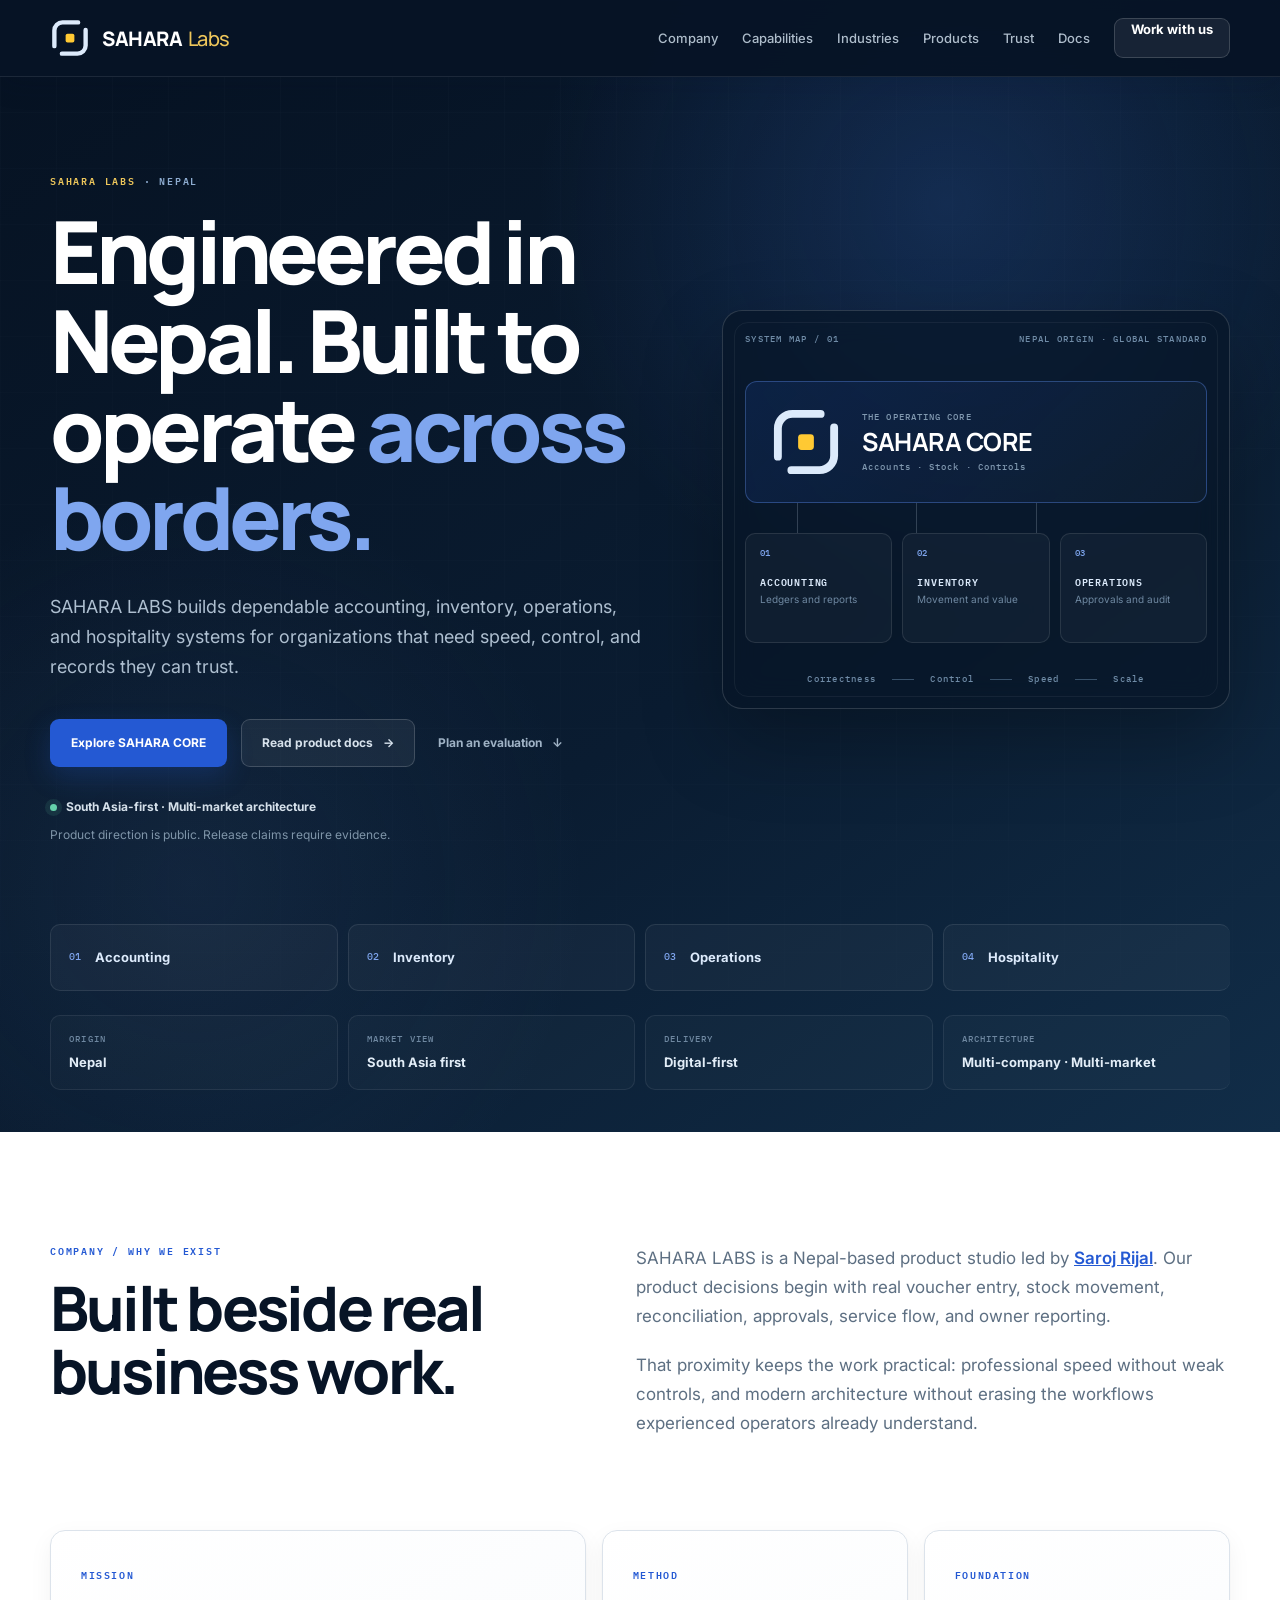
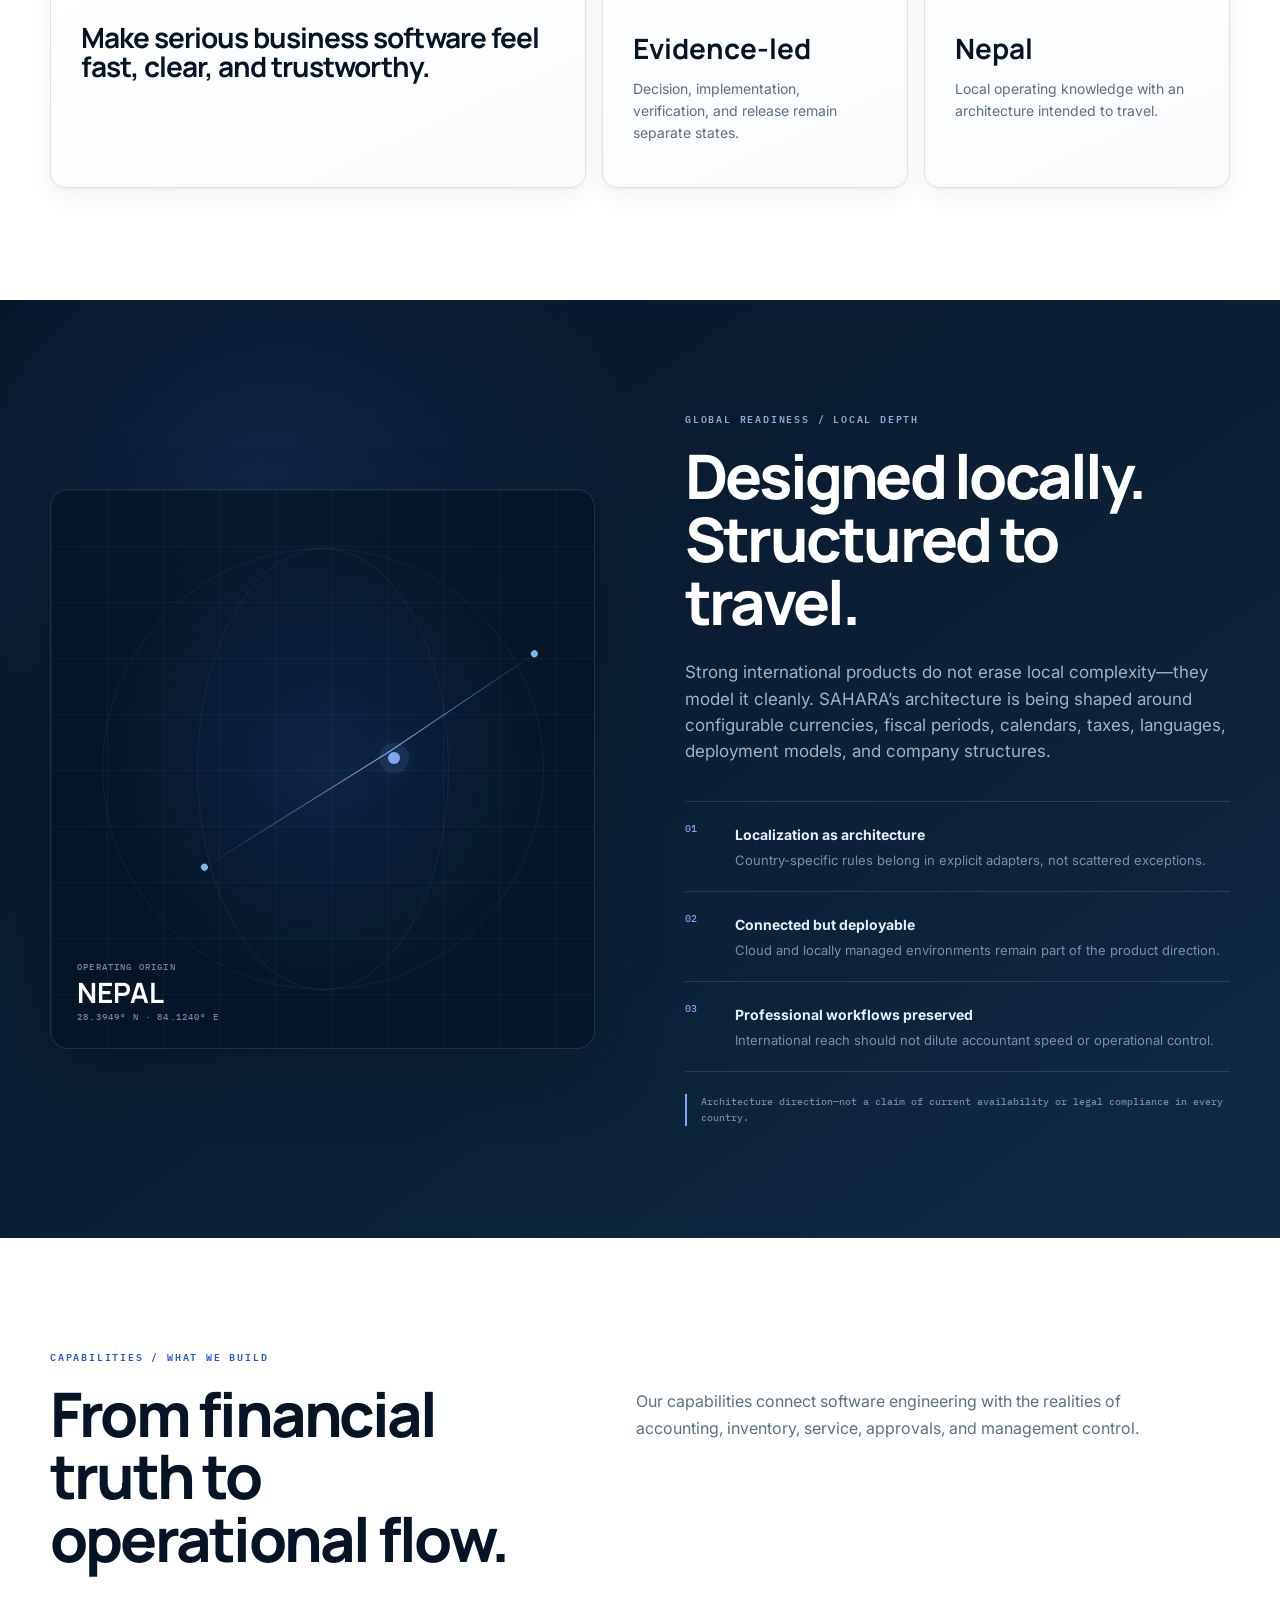
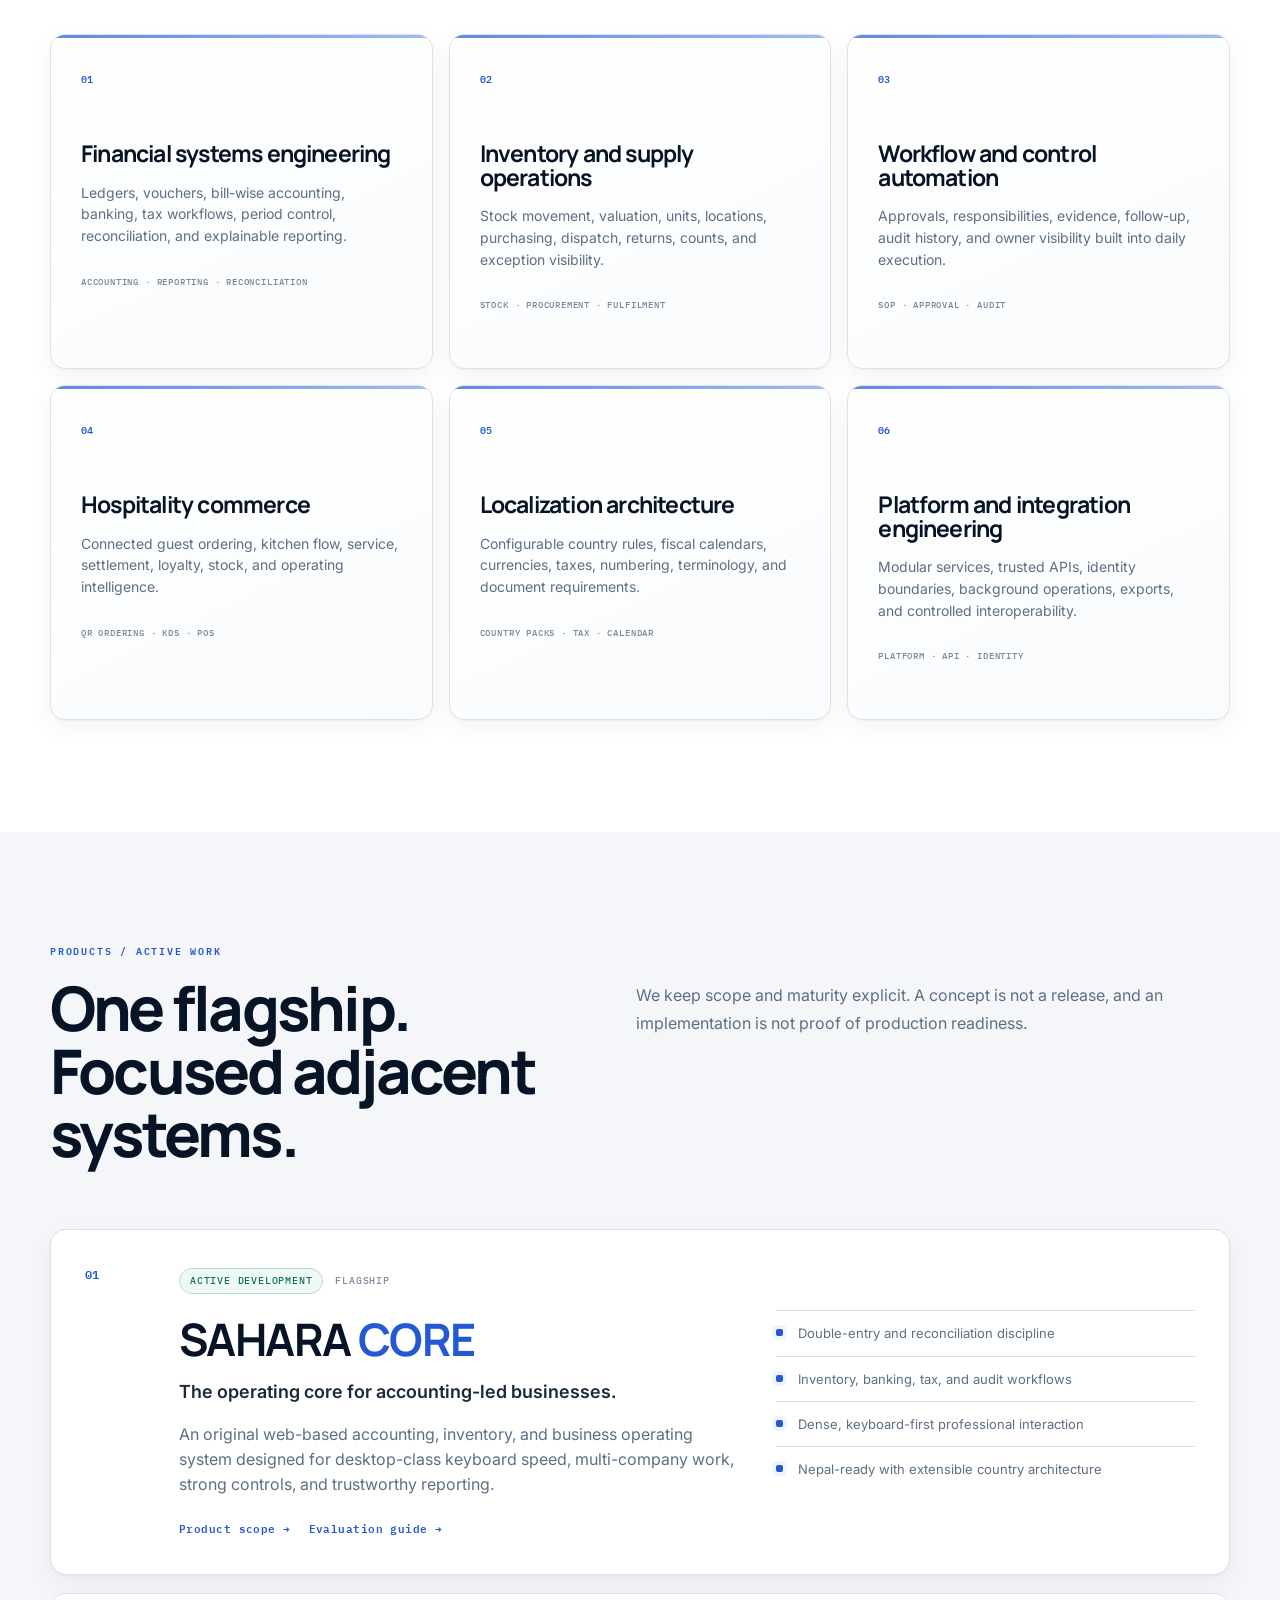
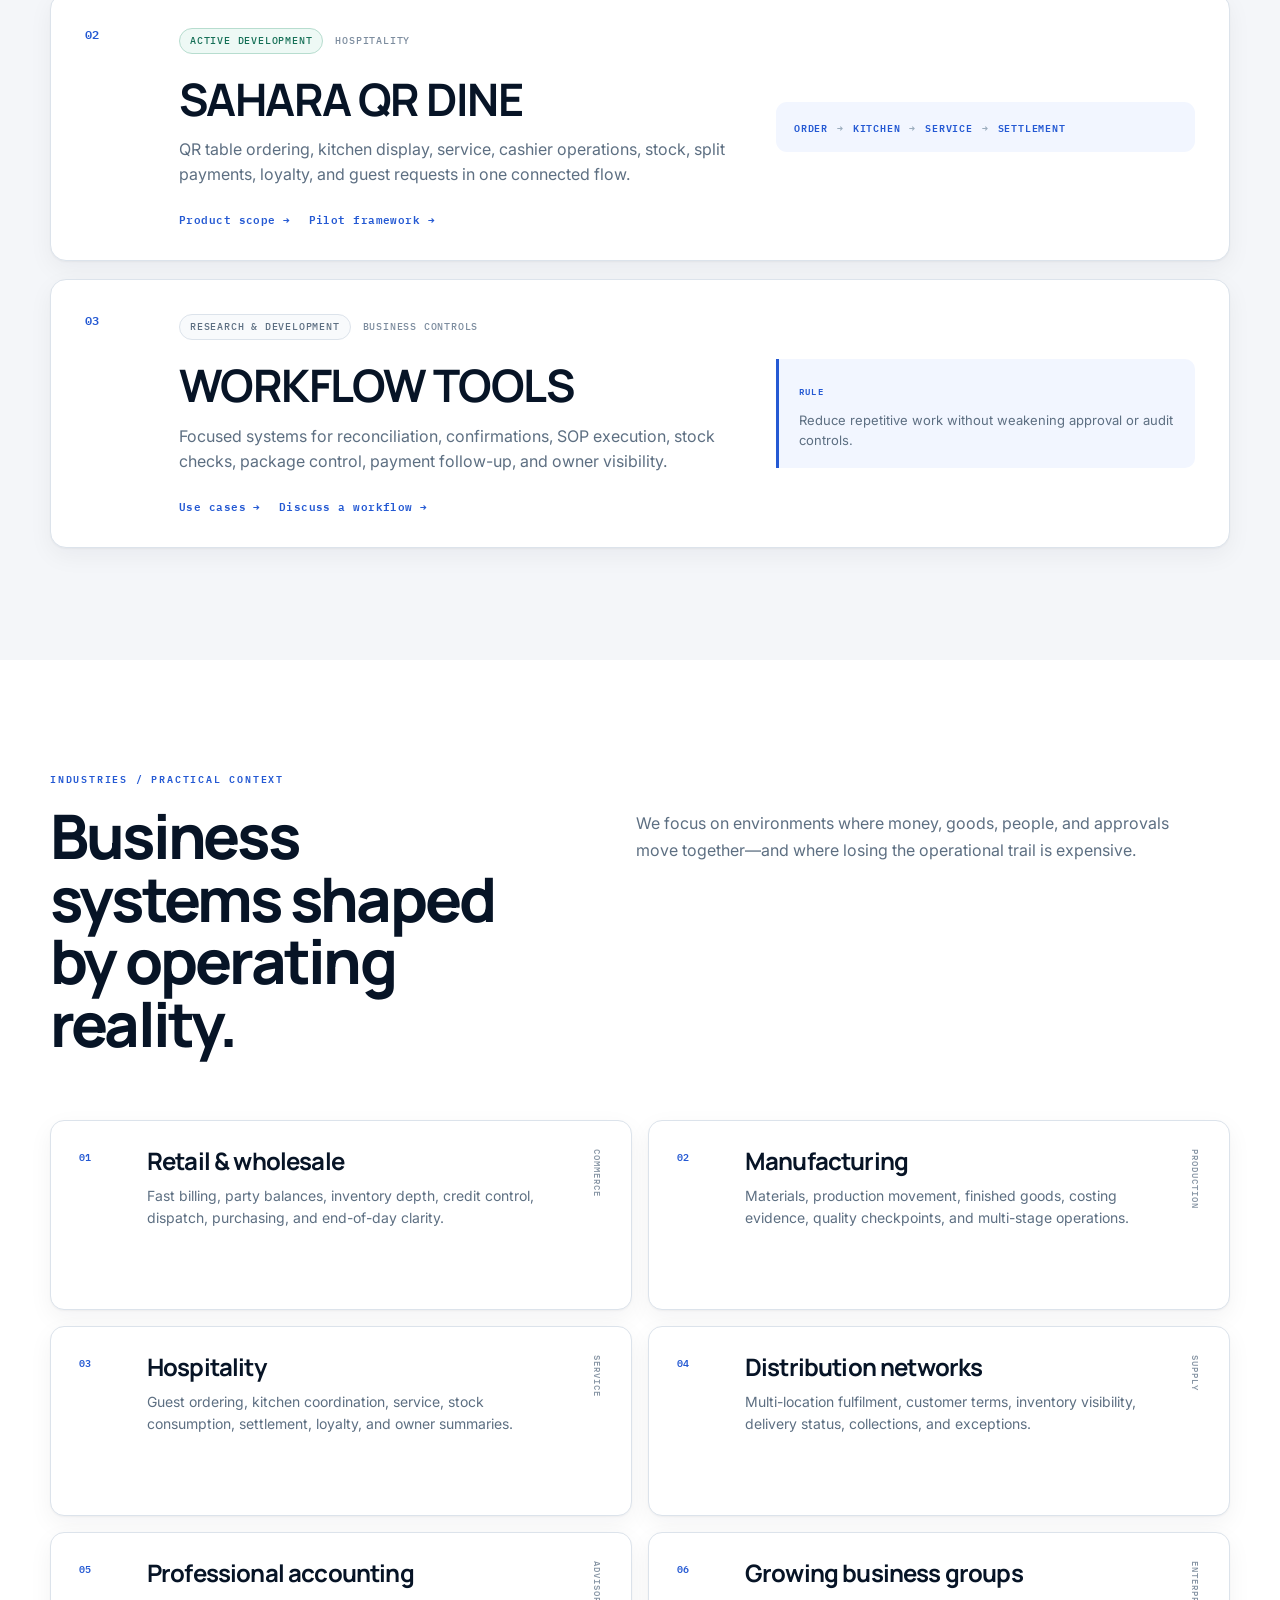
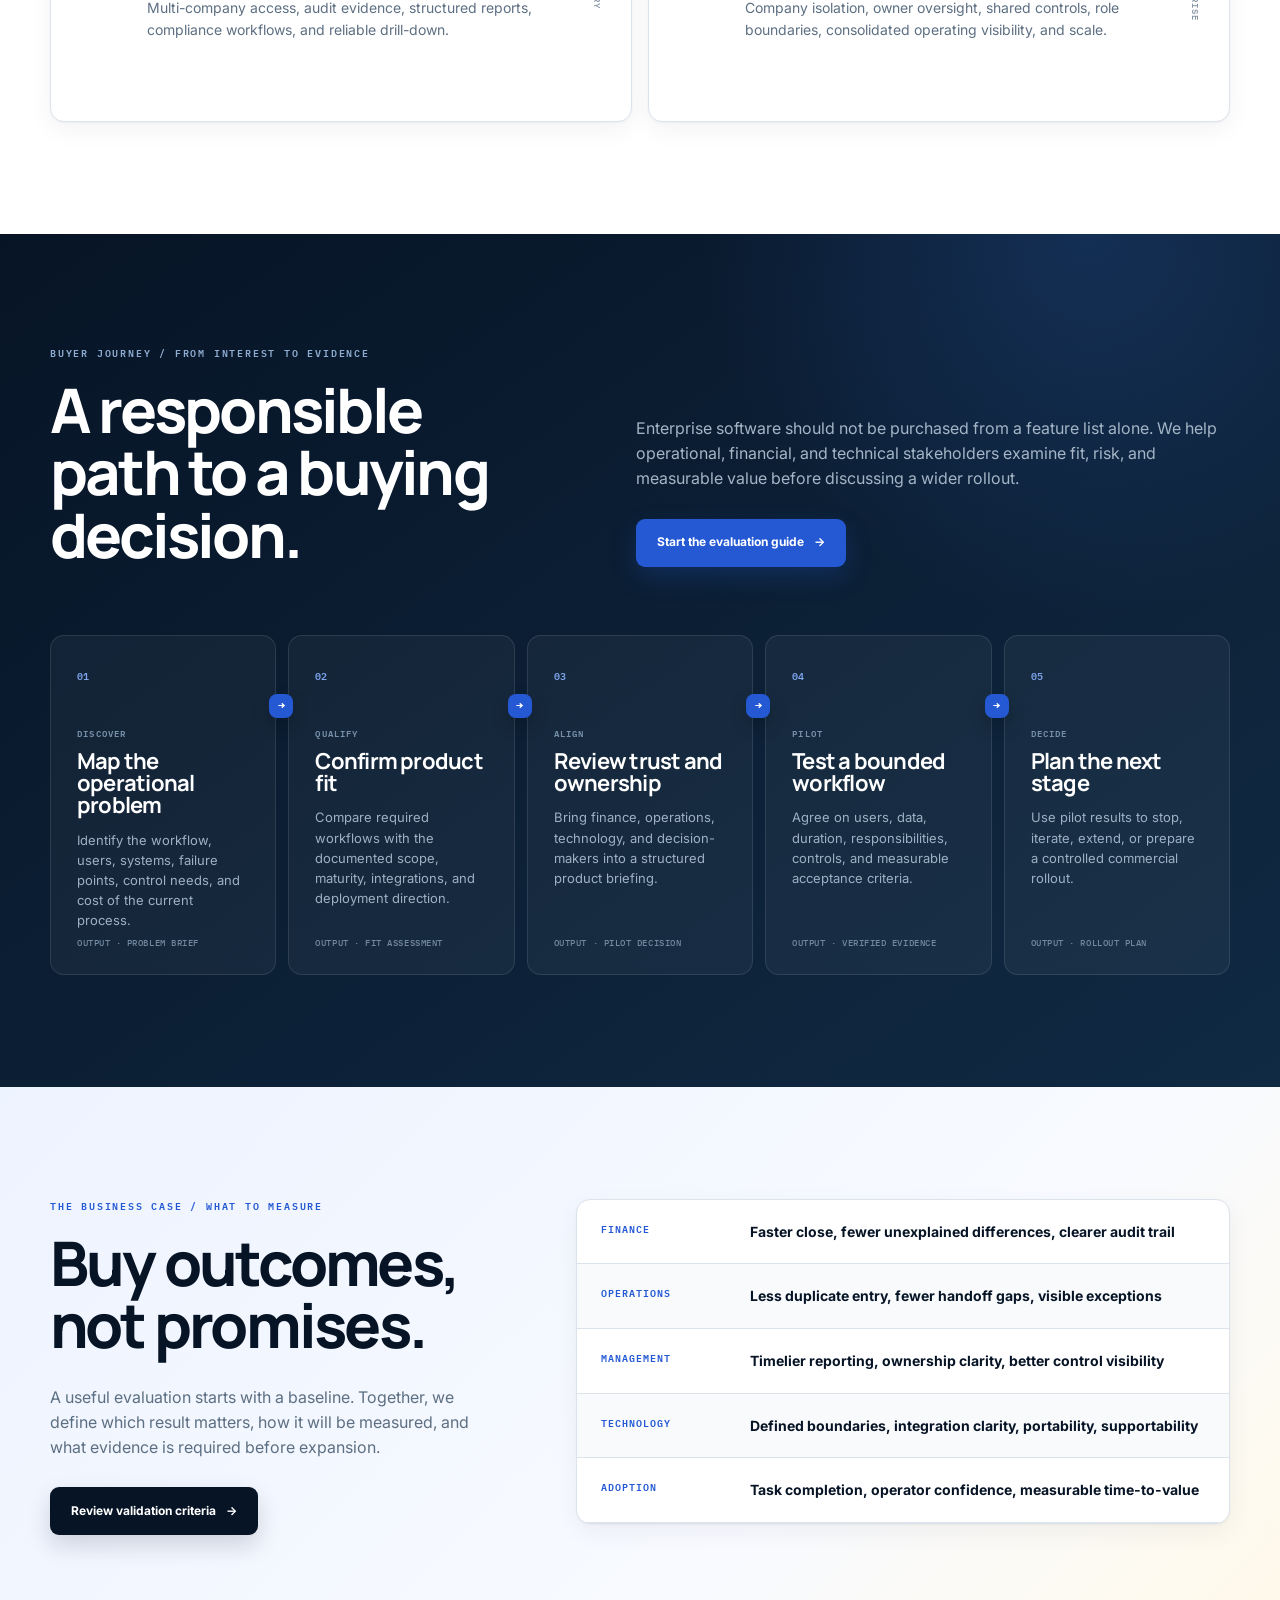
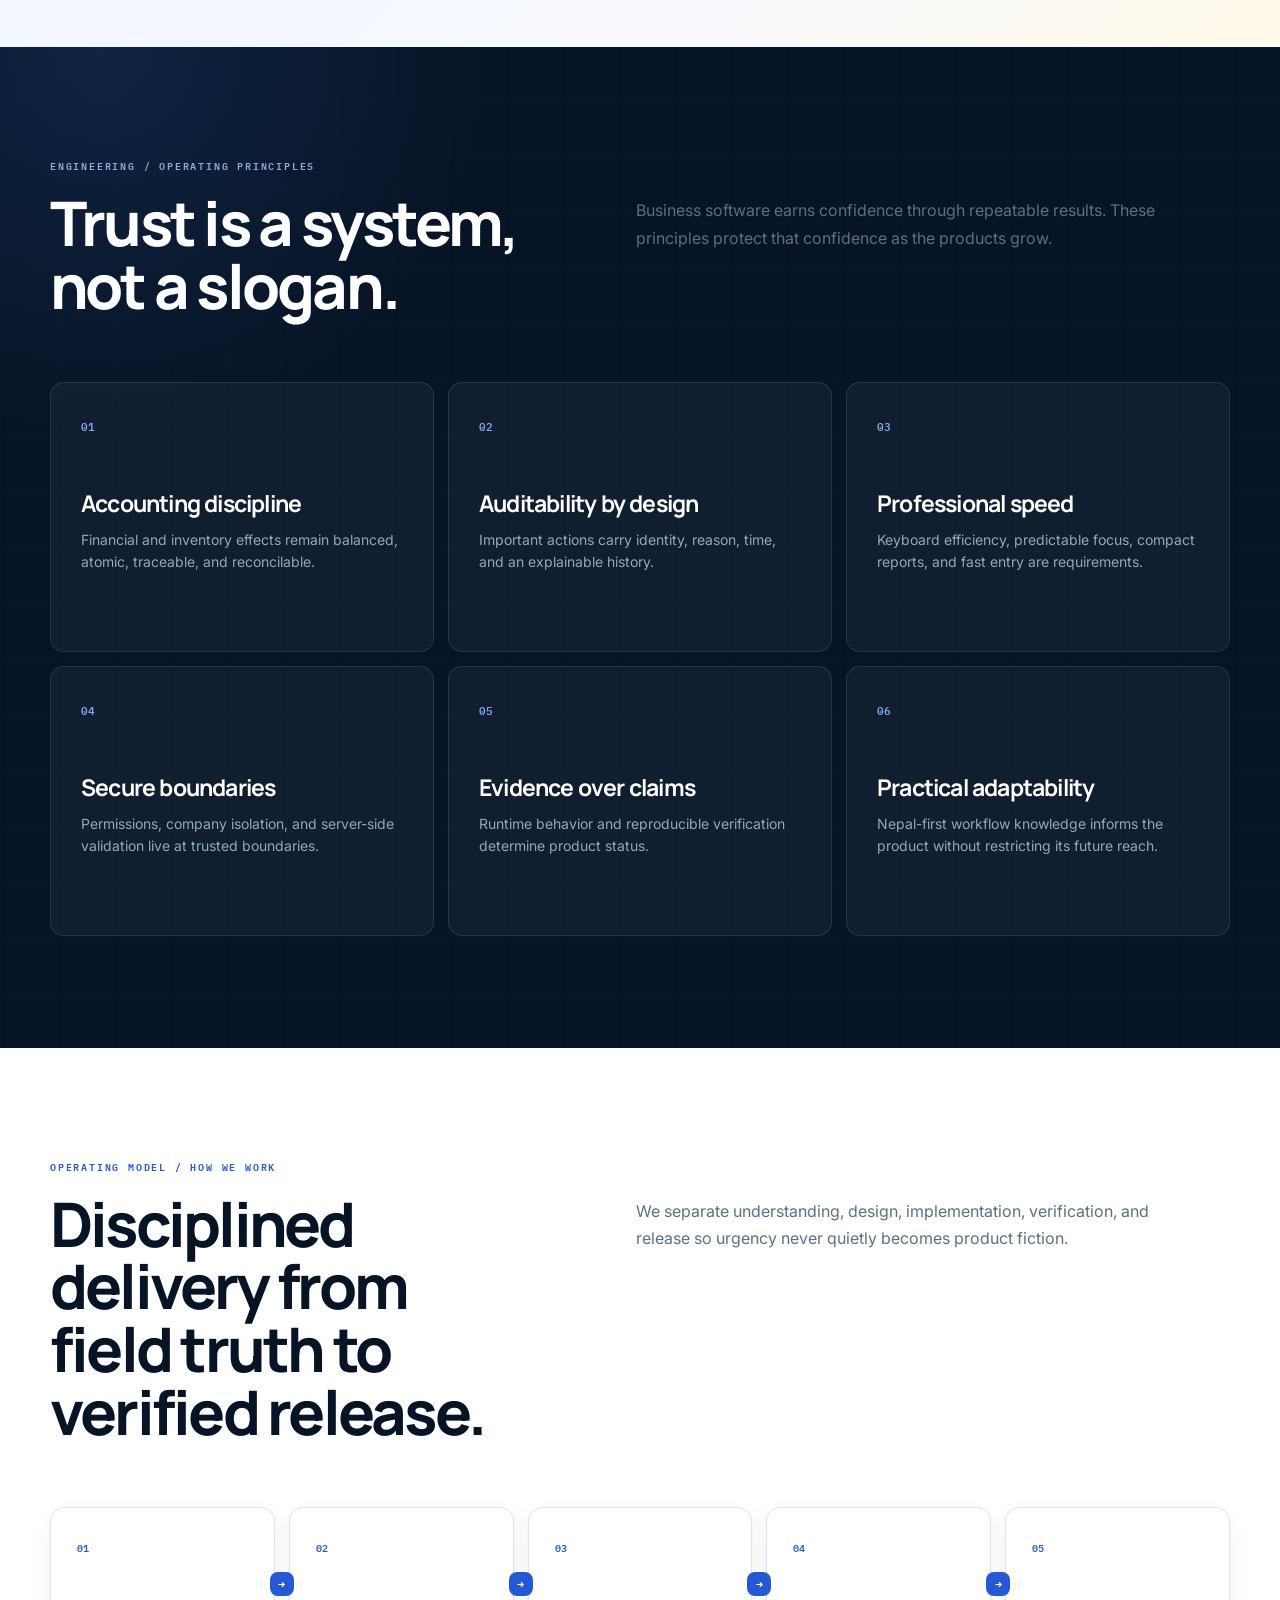
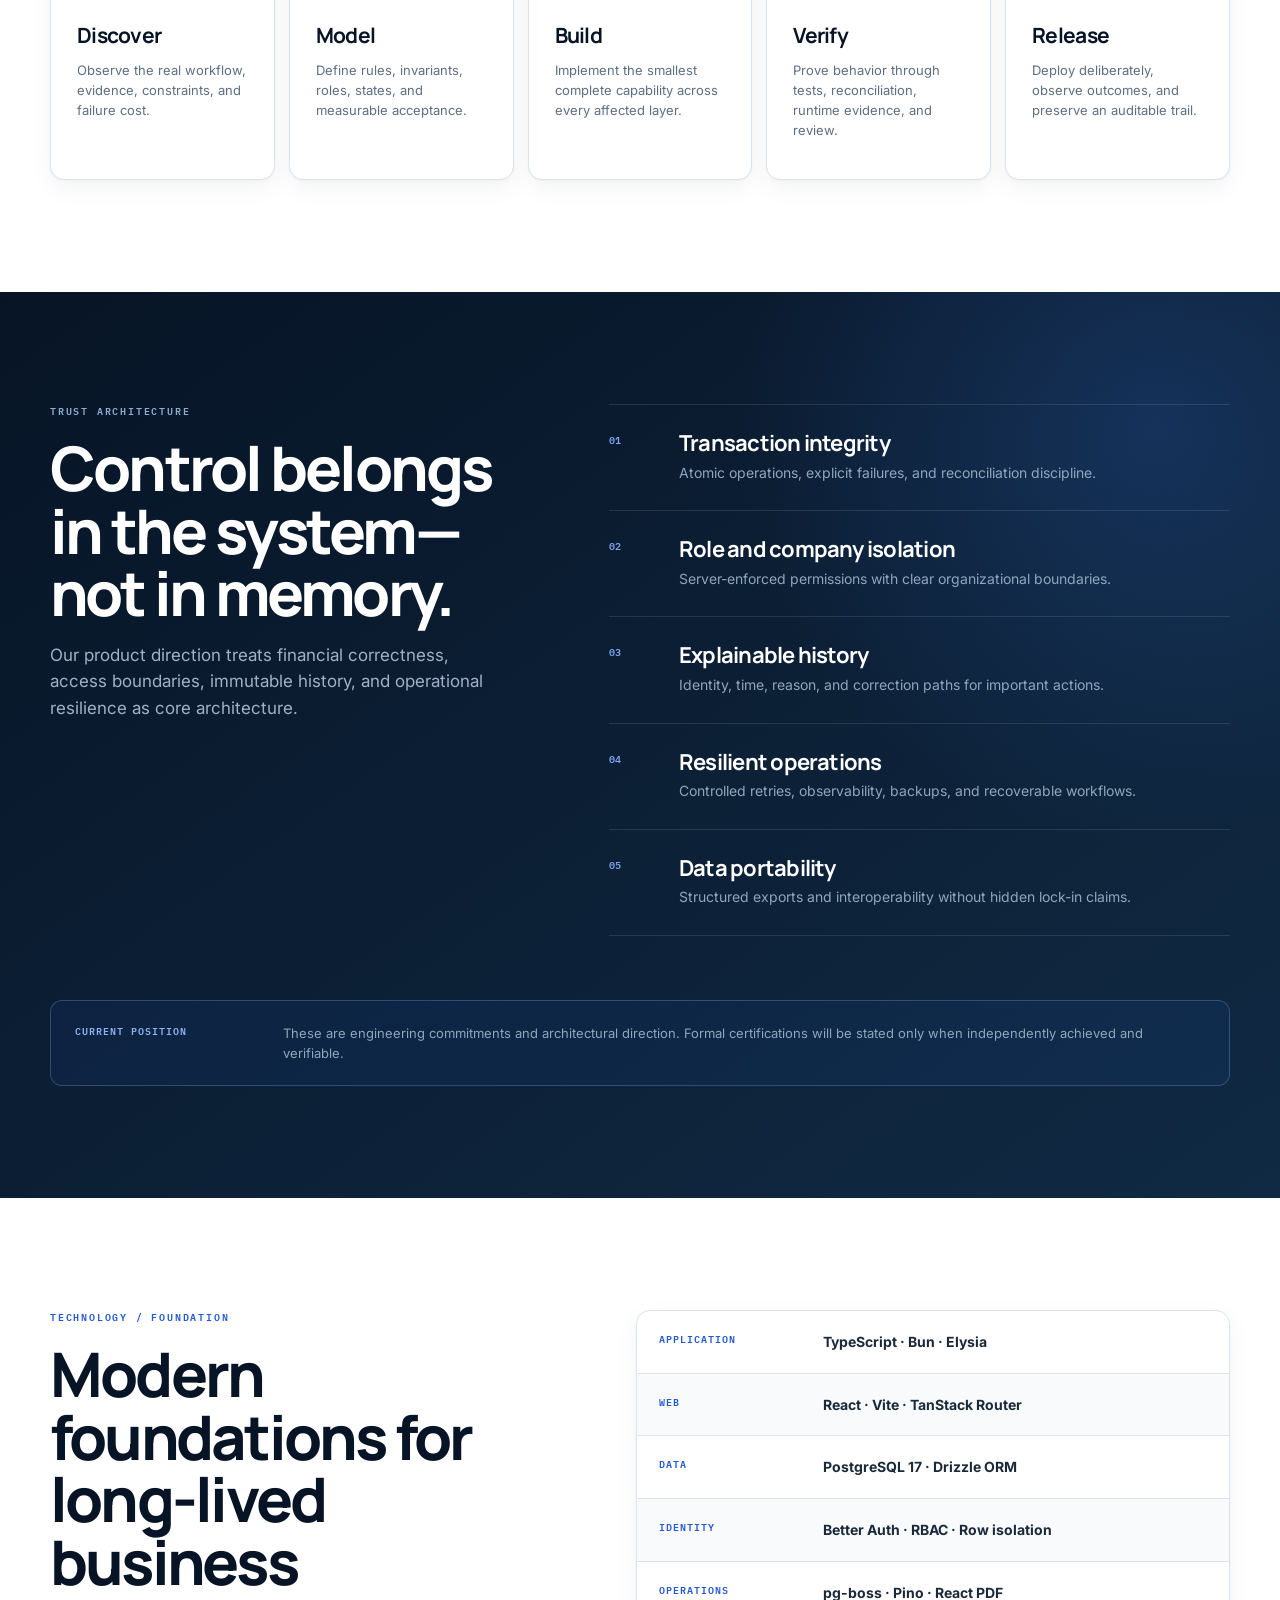
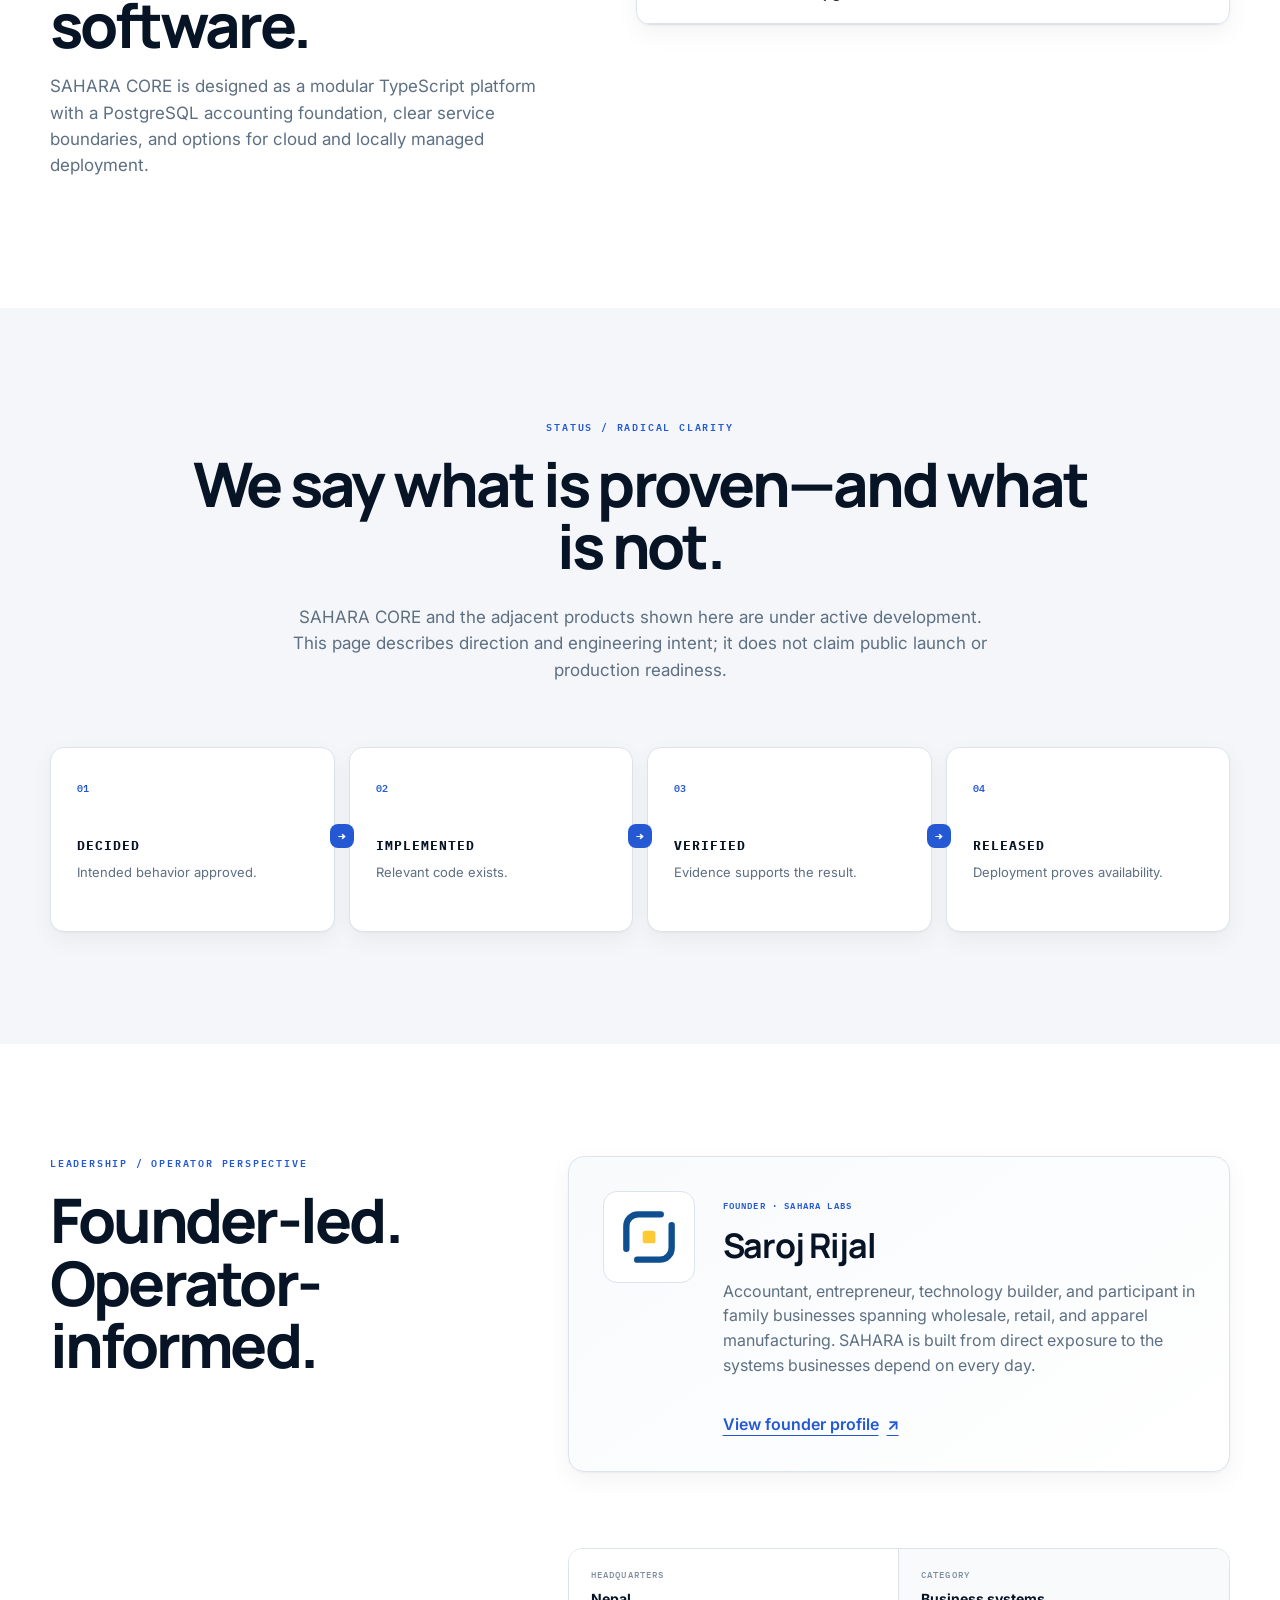
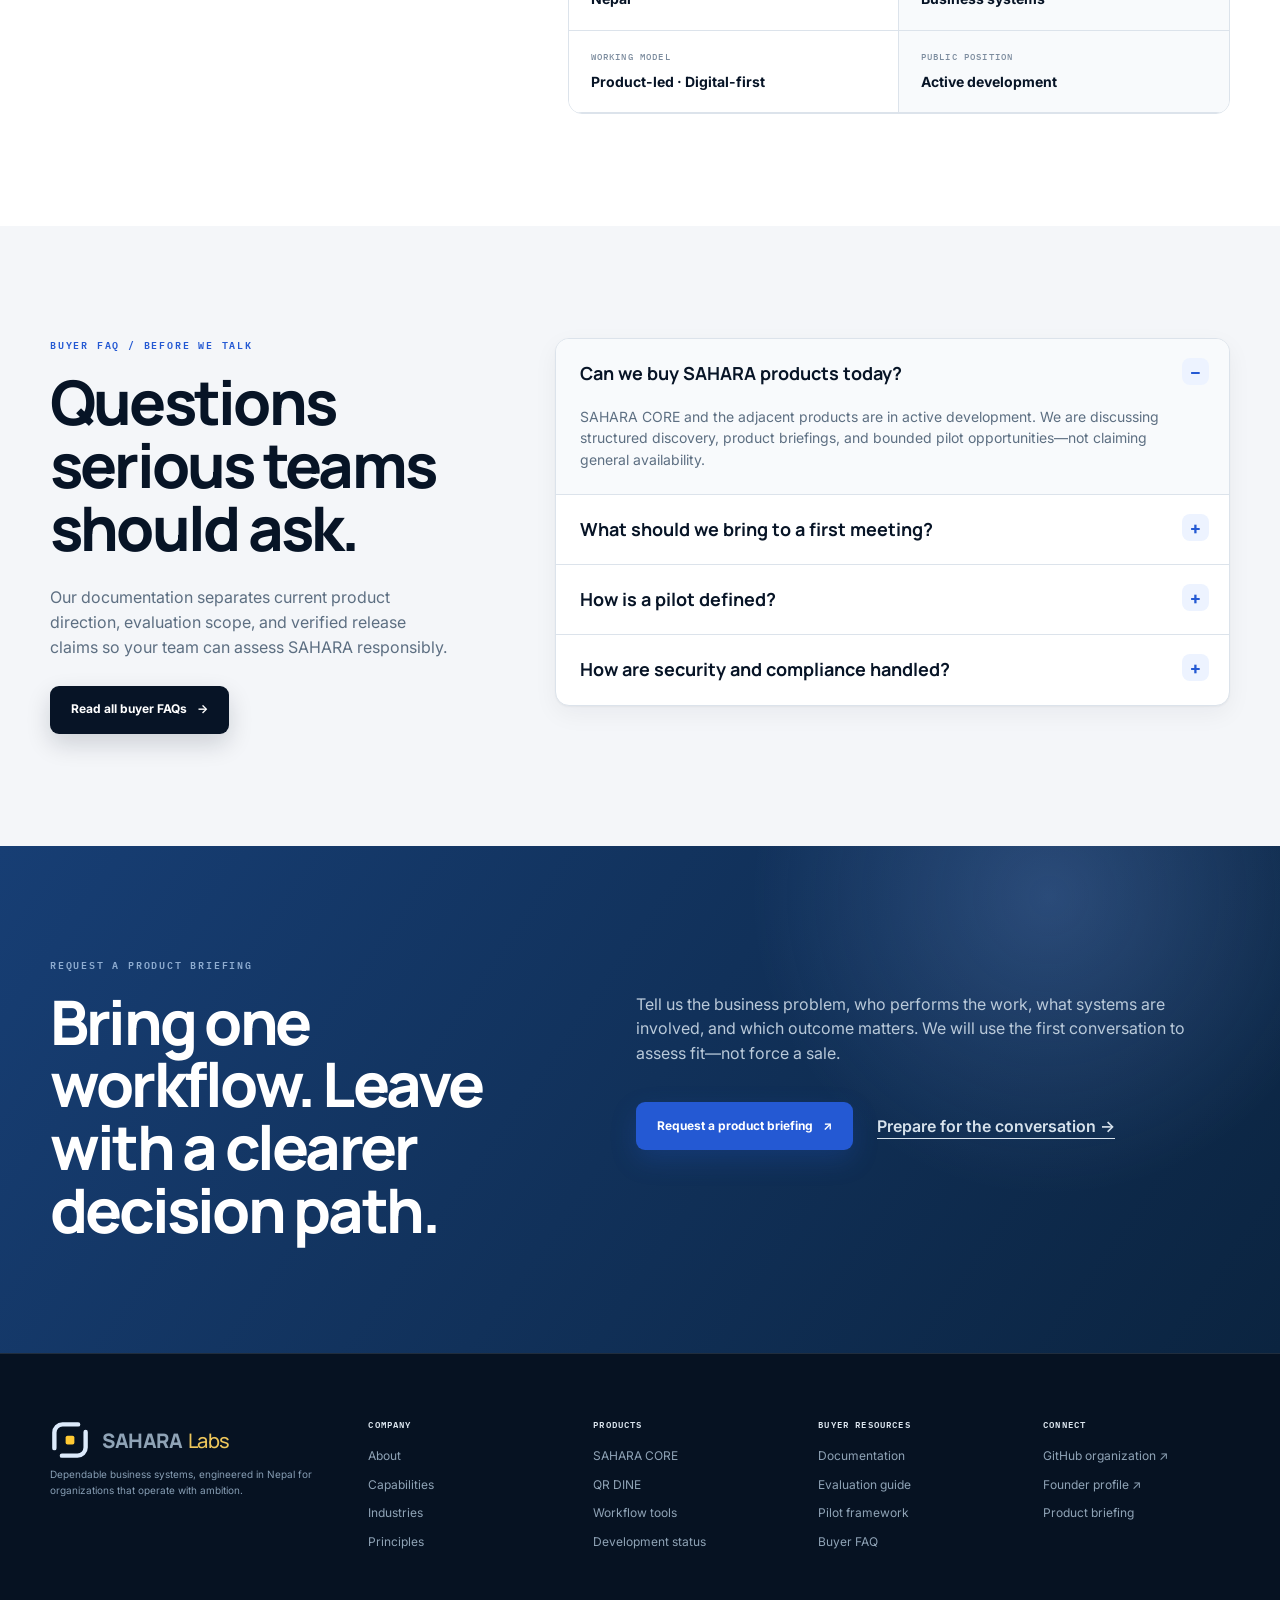
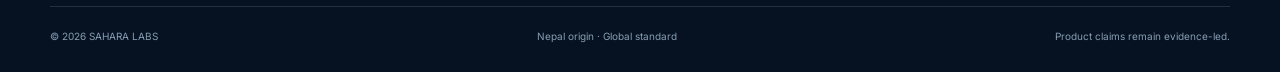
==== commit f5cfdcb9: "Apply unified SAHARA theme across company profile" ====
--- a/new/index.html
+++ b/new/index.html
@@ -10,6 +10,7 @@
     <link rel="canonical" href="https://sahara-labs-nepal.github.io/new/" />
     <link rel="icon" type="image/svg+xml" href="../assets/logo-mark.svg" />
     <link rel="stylesheet" href="styles.css" />
+    <link rel="stylesheet" href="theme.css?v=20260922-1" />
   </head>
   <body>
     <a class="skip-link" href="#main">Skip to content</a>
--- a/new/styles.css
+++ b/new/styles.css
@@ -63,6 +63,10 @@
 .button-gold:hover { background: var(--gold-2); }
 .button-ghost { color: #e6f0fa; border-color: rgba(220,234,251,.28); background: rgba(255,255,255,.04); }
 .button-ghost:hover { border-color: rgba(220,234,251,.55); background: rgba(255,255,255,.08); }
+.button-text { min-height: 50px; padding-inline: 8px; color: #c6d7e8; }
+.button-text:hover { color: #fff; }
+.button-dark { color: #fff; background: var(--navy); }
+.button-dark:hover { background: var(--blue); }
 .live-note { display: flex; flex-wrap: wrap; align-items: center; gap: 9px; margin-top: 34px; color: #8ca2b7; font-size: 12px; }
 .live-note i { width: 7px; height: 7px; border-radius: 50%; background: #4dd7a8; box-shadow: 0 0 0 4px rgba(77,215,168,.12); }
 .live-note strong { color: #dceafb; }
@@ -153,6 +157,8 @@
 .product h3 em { color: var(--blue); font-style: normal; }
 .product-main > p { max-width: 660px; color: var(--slate); }
 .product-main .tagline { margin: 16px 0 10px; color: var(--ink); font-size: 18px; font-weight: 600; }
+.product-actions { display: flex; flex-wrap: wrap; gap: 18px; margin-top: 24px; }
+.product-actions a { color: var(--blue); font: 600 11px/1.4 var(--mono); letter-spacing: .04em; text-underline-offset: 5px; }
 .product-features { margin: 42px 0 0; padding: 0; list-style: none; }
 .product-features li { position: relative; padding: 12px 0 12px 22px; border-top: 1px solid #d7e0e7; color: var(--slate); font-size: 13px; }
 .product-features li::before { content: ""; position: absolute; left: 0; top: 18px; width: 7px; height: 7px; background: var(--gold); }
@@ -171,6 +177,27 @@
 .industry-grid h3 { color: var(--navy); font-size: 24px; }
 .industry-grid p { margin: 12px 0 0; color: var(--slate); font-size: 14px; }
 .industry-grid b { align-self: start; color: #8b98a5; font: 500 9px/1.4 var(--mono); letter-spacing: .11em; writing-mode: vertical-rl; }
+
+.buyer-section { color: #fff; background: #071829; }
+.buyer-heading { display: grid; grid-template-columns: .9fr 1.1fr; gap: 100px; align-items: end; }
+.buyer-heading h2 { color: #fff; }
+.buyer-heading > div:last-child > p { max-width: 650px; margin: 0 0 28px; color: #9fb3c7; font-size: 17px; }
+.buyer-path { display: grid; grid-template-columns: repeat(5,1fr); margin-top: 68px; border: 1px solid var(--line-dark); }
+.buyer-path article { position: relative; min-height: 330px; padding: 26px; border-right: 1px solid var(--line-dark); background: rgba(255,255,255,.025); }
+.buyer-path article:last-child { border-right: 0; }
+.buyer-path article:not(:last-child)::after { content: "→"; position: absolute; top: 58px; right: -12px; z-index: 2; display: grid; place-items: center; width: 24px; height: 24px; color: var(--navy); background: var(--gold); font: 700 12px/1 var(--mono); }
+.buyer-path article > span { color: var(--gold); font: 600 10px/1 var(--mono); }
+.buyer-path small { display: block; margin-top: 42px; color: #6f8aa3; font: 600 9px/1 var(--mono); letter-spacing: .13em; }
+.buyer-path h3 { margin: 12px 0; color: #fff; font-size: 22px; }
+.buyer-path p { color: #8fa7bd; font-size: 13px; }
+.buyer-path b { position: absolute; right: 26px; bottom: 24px; left: 26px; color: #64819b; font: 500 9px/1.4 var(--mono); letter-spacing: .06em; }
+.decision-section { background: var(--gold); }
+.decision-grid { display: grid; grid-template-columns: .8fr 1.2fr; gap: 90px; align-items: start; }
+.decision-lede { max-width: 560px; margin: 28px 0; color: #31465a; font-size: 17px; }
+.decision-table { border-top: 2px solid var(--navy); }
+.decision-table > div { display: grid; grid-template-columns: 125px 1fr; gap: 24px; padding: 24px 0; border-bottom: 1px solid rgba(11,31,51,.25); }
+.decision-table span { color: var(--blue); font: 600 10px/1.4 var(--mono); letter-spacing: .1em; }
+.decision-table strong { color: var(--navy); font-size: 14px; }
 
 .section-blue { position: relative; overflow: hidden; color: #fff; background: var(--navy); }
 .section-blue::before { content: ""; position: absolute; inset: 0; opacity: .1; background-image: linear-gradient(rgba(220,234,251,.2) 1px, transparent 1px),linear-gradient(90deg,rgba(220,234,251,.2) 1px,transparent 1px); background-size: 48px 48px; }
@@ -238,13 +265,24 @@
 .company-facts span { color: var(--muted); }
 .company-facts strong { display: block; margin-top: 8px; color: var(--navy); font-size: 14px; }
 
+.faq-section { background: var(--mist); }
+.faq-grid { display: grid; grid-template-columns: .75fr 1.25fr; gap: 100px; align-items: start; }
+.faq-grid > div:first-child > p:not(.kicker) { margin: 26px 0; color: var(--slate); font-size: 16px; }
+.faq-list { border-top: 2px solid var(--navy); }
+.faq-list details { border-bottom: 1px solid #c6d1db; }
+.faq-list summary { position: relative; padding: 24px 42px 24px 0; color: var(--navy); cursor: pointer; list-style: none; font: 700 20px/1.3 var(--display); }
+.faq-list summary::-webkit-details-marker { display: none; }
+.faq-list summary::after { content: "+"; position: absolute; right: 4px; color: var(--blue); font-family: var(--mono); }
+.faq-list details[open] summary::after { content: "−"; }
+.faq-list p { margin: -4px 42px 24px 0; color: var(--slate); font-size: 14px; }
+
 .contact { padding: 108px 0; color: #fff; background: linear-gradient(120deg, var(--blue), #0b3e70); }
 .contact h2 { max-width: 650px; color: #fff; }
 .contact-copy > p { max-width: 620px; margin: 34px 0 0; color: #c4d9ed; font-size: 17px; }
 .contact-actions { display: flex; flex-wrap: wrap; align-items: center; gap: 24px; margin-top: 36px; }
 .founder-link { color: #fff; text-underline-offset: 6px; font-weight: 600; }
 .footer { padding: 66px 0 28px; color: #879eb4; background: #071829; border-top: 1px solid rgba(220,234,251,.12); }
-.footer-grid { display: grid; grid-template-columns: 1.6fr repeat(3,1fr); gap: 50px; }
+.footer-grid { display: grid; grid-template-columns: 1.5fr repeat(4,1fr); gap: 38px; }
 .footer-brand > p { max-width: 340px; margin: 24px 0 0; font-size: 13px; }
 .footer-grid > div:not(.footer-brand) { display: flex; flex-direction: column; gap: 10px; }
 .footer-grid > div > strong { margin-bottom: 8px; color: #d4e1ed; font: 600 9px/1 var(--mono); letter-spacing: .13em; }
@@ -256,7 +294,7 @@
 :focus-visible { outline: 3px solid var(--gold); outline-offset: 4px; }
 
 @media (max-width: 980px) {
-  .hero-grid,.intro-grid,.heading-row,.technology-grid,.contact-grid { grid-template-columns: 1fr; gap: 48px; }
+  .hero-grid,.intro-grid,.heading-row,.technology-grid,.contact-grid,.buyer-heading,.decision-grid,.faq-grid { grid-template-columns: 1fr; gap: 48px; }
   .hero-grid { padding-top: 72px; }
   .hero { min-height: auto; }
   .belief-row { grid-template-columns: 1fr; }
@@ -271,11 +309,15 @@
   .trust-heading { position: static; }
   .capability-grid { grid-template-columns: repeat(2,1fr); }
   .model-track { grid-template-columns: repeat(3,1fr); }
+  .buyer-path { grid-template-columns: repeat(3,1fr); }
+  .buyer-path article { border-bottom: 1px solid var(--line-dark); }
+  .buyer-path article:nth-child(3) { border-right: 0; }
+  .buyer-path article:nth-child(3)::after { display: none; }
   .model-track article { border-bottom: 1px solid var(--line); }
   .model-track article:nth-child(3) { border-right: 0; }
   .model-track article:nth-child(3)::after { display: none; }
   .company-facts { grid-column: auto; }
-  .footer-grid { grid-template-columns: 1.5fr repeat(3,1fr); gap: 28px; }
+  .footer-grid { grid-template-columns: 1.4fr repeat(2,1fr); gap: 28px; }
 }
 
 @media (max-width: 760px) {
@@ -312,12 +354,16 @@
   .product > :last-child { grid-column: auto; }
   .product-features { margin-top: 12px; }
   .principles-grid,.status-track { grid-template-columns: 1fr; }
-  .capability-grid,.industry-grid,.model-track { grid-template-columns: 1fr; }
+  .capability-grid,.industry-grid,.model-track,.buyer-path { grid-template-columns: 1fr; }
   .global-visual { min-height: 440px; }
   .capability-grid article { min-height: 270px; }
   .industry-grid article,.industry-grid article:nth-child(odd),.industry-grid article:nth-child(even) { padding: 26px 0; border-right: 0; }
   .model-track article { min-height: 220px; border-right: 0; }
   .model-track article:not(:last-child)::after { left: 50%; right: auto; top: auto; bottom: -12px; transform: rotate(90deg); }
+  .buyer-path article { min-height: 260px; border-right: 0; }
+  .buyer-path article:not(:last-child)::after { display: grid; left: 50%; right: auto; top: auto; bottom: -12px; transform: rotate(90deg); }
+  .buyer-path article:nth-child(3)::after { display: grid; }
+  .decision-table > div { grid-template-columns: 92px 1fr; }
   .trust-note { grid-template-columns: 1fr; }
   .leader-card { grid-template-columns: 1fr; }
   .company-facts { grid-template-columns: 1fr; }
--- a/new/theme.css
+++ b/new/theme.css
@@ -0,0 +1,209 @@
+@import url("https://fonts.googleapis.com/css2?family=Inter:wght@400;500;600;700&family=Manrope:wght@500;600;700;800&family=IBM+Plex+Mono:wght@500;600&display=swap");
+
+:root {
+  --navy:#071426; --navy-2:#102a43; --blue:#2459d3; --blue-2:#4f7fe6;
+  --gold:#d7a62a; --gold-2:#f0cf72; --ink:#1b2a3a; --slate:#5d6f82; --muted:#7c8c9e;
+  --paper:#fff; --mist:#f4f6f9; --line:#dce3eb; --line-dark:rgba(255,255,255,.12);
+  --display:"Manrope","Segoe UI",sans-serif; --sans:"Inter","Segoe UI",sans-serif;
+  --mono:"IBM Plex Mono",Consolas,monospace;
+  --shadow-sm:0 1px 2px rgba(7,20,38,.04),0 8px 24px rgba(7,20,38,.05);
+  --shadow-md:0 2px 6px rgba(7,20,38,.05),0 20px 52px rgba(7,20,38,.1);
+}
+
+html { overflow-x:clip; }
+body { overflow-x:clip; background:var(--mist); text-rendering:optimizeLegibility; }
+.topbar { background:rgba(7,20,38,.94); border-bottom-color:rgba(255,255,255,.09); box-shadow:0 8px 28px rgba(7,20,38,.12); backdrop-filter:blur(18px); }
+.topbar.scrolled { background:rgba(7,20,38,.98); border-color:rgba(255,255,255,.12); }
+.identity span { font-family:var(--display); }
+.identity em { color:#edc65b; }
+.site-nav { gap:24px; }
+.site-nav a { color:#aebdcb; font-size:13px; }
+.site-nav a:hover { color:#fff; }
+.site-nav .nav-action { min-height:40px; padding:0 16px; border:1px solid rgba(255,255,255,.16); border-radius:9px; color:#fff; background:rgba(255,255,255,.07); }
+.site-nav .nav-action:hover { color:#fff; background:rgba(255,255,255,.13); }
+
+.hero { min-height:900px; background:radial-gradient(circle at 74% 18%,rgba(57,110,207,.22),transparent 31%),radial-gradient(circle at 15% 78%,rgba(65,99,145,.15),transparent 28%),linear-gradient(145deg,#061222,#0a1c31 58%,#112d48); }
+.grid-field { opacity:.08; background-size:56px 56px; }
+.hero-grid { min-height:690px; gap:76px; padding-block:98px 70px; }
+.kicker { color:var(--blue); font-size:10px; letter-spacing:.18em; }
+.kicker-light { color:#8eacd0; }
+.kicker-light span { color:#edc65b; }
+h1 { max-width:760px; font-size:clamp(56px,6.8vw,88px); font-weight:800; letter-spacing:-.055em; }
+h1 em { color:#7fa6ef; }
+.hero-lede { max-width:650px; color:#aebfd0; font-size:18px; }
+.button { min-height:48px; border-radius:9px; font-size:12px; box-shadow:none; }
+.button-gold { color:#fff; background:var(--blue); box-shadow:0 10px 26px rgba(36,89,211,.23); }
+.button-gold:hover { color:#fff; background:#1948b8; }
+.button-ghost { color:#d7e2ec; border-color:rgba(255,255,255,.17); background:rgba(255,255,255,.055); }
+.button-ghost:hover { border-color:rgba(255,255,255,.3); background:rgba(255,255,255,.1); }
+.button-text { color:#9fb2c5; }
+.button-text:hover { color:#fff; }
+.button-dark { color:#fff; background:var(--navy); box-shadow:0 10px 24px rgba(7,20,38,.16); }
+.button-dark:hover { background:#163b60; }
+.live-note { margin-top:31px; color:#7f95a9; }
+.live-note i { background:#65d2aa; box-shadow:0 0 0 5px rgba(101,210,170,.1); }
+.live-note strong { color:#d5e0ea; }
+
+.system-board { padding:22px; border-color:rgba(255,255,255,.15); border-radius:20px; background:rgba(7,20,38,.65); box-shadow:0 32px 80px rgba(0,0,0,.28); backdrop-filter:blur(16px); }
+.system-board::before { inset:11px; border-color:rgba(255,255,255,.055); border-radius:14px; }
+.board-core { border-color:rgba(83,130,220,.42); border-radius:12px; background:linear-gradient(135deg,rgba(36,89,211,.15),rgba(255,255,255,.025)); }
+.board-core small,.board-core span { color:#8199b0; }
+.board-modules { gap:10px; }
+.board-modules article { min-height:110px; border-color:rgba(255,255,255,.1); border-radius:10px; background:rgba(255,255,255,.035); }
+.board-modules b { color:#7fa6ef; }
+.board-foot i { background:#38516a; }
+.capability-bar { gap:10px; padding-top:10px; border:0; }
+.capability-bar div { border:1px solid rgba(255,255,255,.09); border-radius:10px; background:rgba(255,255,255,.035); }
+.capability-bar span { color:#7fa6ef; }
+.corporate-strip { gap:10px; padding:24px 0 42px; }
+.corporate-strip div { padding:17px 18px; border:1px solid rgba(255,255,255,.075); border-radius:10px; background:rgba(255,255,255,.025); }
+.corporate-strip div:first-child { padding-left:18px; }
+
+.section { padding:112px 0; }
+.section-paper,.industries-section,.operating-model,.leadership-section { background:#fff; }
+.section-mist,.faq-section { background:var(--mist); }
+h2 { color:var(--navy); font-size:clamp(40px,4.8vw,62px); font-weight:750; letter-spacing:-.045em; }
+.large-copy { color:var(--slate); font-size:17px; }
+.large-copy a { color:var(--blue); }
+.belief-row { gap:16px; background:transparent; border:0; }
+.belief-row article { min-height:238px; border:1px solid var(--line); border-radius:15px; background:linear-gradient(155deg,#fff,#f9fbfd); box-shadow:var(--shadow-sm); }
+.belief-row span { color:var(--blue); }
+.belief-row h3 { font-size:28px; }
+
+.global-section { background:radial-gradient(circle at 20% 20%,rgba(52,98,175,.18),transparent 30%),linear-gradient(145deg,#071426,#102a43); }
+.global-visual { min-height:560px; border-color:rgba(255,255,255,.11); border-radius:18px; background:radial-gradient(circle at 50% 50%,rgba(49,102,196,.17),transparent 58%),rgba(5,17,31,.55); box-shadow:0 26px 70px rgba(0,0,0,.2); }
+.origin-point { background:#7fa6ef; box-shadow:0 0 0 9px rgba(127,166,239,.1),0 0 30px rgba(127,166,239,.45); }
+.orbit { background:linear-gradient(90deg,#7fa6ef,transparent); }
+.global-list li { padding:20px 0; }
+.global-list li > span { color:#7fa6ef; }
+.disclosure { border-left-color:#7fa6ef; }
+
+.capabilities { border-bottom:0; }
+.capability-grid { grid-template-columns:repeat(3,1fr); gap:16px; background:transparent; border:0; }
+.capability-grid article { position:relative; min-height:335px; overflow:hidden; border:1px solid var(--line); border-radius:15px; background:linear-gradient(155deg,#fff,#f9fbfd); box-shadow:var(--shadow-sm); }
+.capability-grid article::before { content:""; position:absolute; top:0; right:0; left:0; height:3px; background:linear-gradient(90deg,var(--blue),#7da0ec); opacity:.72; }
+.capability-grid h3 { color:var(--navy); font-size:23px; }
+.capability-grid b { color:#788899; }
+
+.heading-row > p { color:var(--slate); font-size:16px; }
+.product-list { display:grid; gap:18px; border:0; }
+.product { grid-template-columns:64px 1.15fr .85fr; gap:30px; padding:34px; border:1px solid var(--line); border-radius:16px; background:#fff; box-shadow:var(--shadow-sm); }
+.product-primary { padding-block:38px; }
+.product-number { color:var(--blue); }
+.pill { border-color:var(--line); background:#f8fafc; }
+.pill-live { color:#167057; border-color:#b7ddcf; background:#eef9f5; }
+.product h3 { color:var(--navy); font-size:clamp(30px,3.5vw,48px); }
+.product h3 em { color:var(--blue); }
+.product-actions a { color:var(--blue); text-decoration:none; }
+.product-actions a:hover { text-decoration:underline; }
+.product-features li::before { border-radius:2px; background:var(--blue); box-shadow:0 0 0 4px #edf3ff; }
+.flow { padding:18px; border-radius:11px; color:var(--blue); background:#f2f6ff; }
+.product-rule { padding:18px 20px; border-left-color:var(--blue); border-radius:0 10px 10px 0; background:#f2f6ff; }
+
+.industry-grid { grid-template-columns:repeat(2,1fr); gap:16px; border:0; }
+.industry-grid article,.industry-grid article:nth-child(odd),.industry-grid article:nth-child(even) { min-height:190px; padding:28px; border:1px solid var(--line); border-radius:14px; background:#fff; box-shadow:var(--shadow-sm); }
+.industry-grid article > span { color:var(--blue); }
+.industry-grid b { color:#8795a4; }
+
+.buyer-section { background:radial-gradient(circle at 85% 0,rgba(53,108,206,.22),transparent 28%),linear-gradient(145deg,#071426,#102a43); }
+.buyer-heading > div:last-child > p { color:#a4b5c6; font-size:16px; }
+.buyer-path { gap:12px; border:0; }
+.buyer-path article { min-height:340px; border:1px solid rgba(255,255,255,.1); border-radius:14px; background:rgba(255,255,255,.045); }
+.buyer-path article:last-child { border-right:1px solid rgba(255,255,255,.1); }
+.buyer-path article:not(:last-child)::after { right:-18px; color:#fff; background:var(--blue); border-radius:8px; box-shadow:0 8px 18px rgba(0,0,0,.18); }
+.buyer-path article > span { color:#7fa6ef; }
+.buyer-path small { color:#7891aa; }
+.buyer-path p { color:#9eb1c4; }
+.buyer-path b { color:#71889e; }
+
+.decision-section { background:linear-gradient(135deg,#edf3ff,#f8faff 65%,#fff9e9); }
+.decision-lede { color:var(--slate); font-size:16px; }
+.decision-table { overflow:hidden; border:1px solid var(--line); border-radius:14px; background:#fff; box-shadow:var(--shadow-sm); }
+.decision-table > div { padding:21px 24px; border-bottom-color:var(--line); }
+.decision-table > div:nth-child(even) { background:#f8fafc; }
+.decision-table span { color:var(--blue); }
+.decision-table strong { color:var(--navy); }
+
+.section-blue { background:radial-gradient(circle at 8% 0,rgba(55,105,196,.18),transparent 25%),var(--navy); }
+.section-blue::before { opacity:.045; background-size:56px 56px; }
+.principles-grid { gap:14px; background:transparent; border:0; }
+.principles-grid article { min-height:270px; border:1px solid rgba(255,255,255,.1); border-radius:14px; background:rgba(255,255,255,.045); }
+.principles-grid span { color:#7fa6ef; }
+
+.model-track { gap:14px; border:0; }
+.model-track article { min-height:270px; border:1px solid var(--line); border-radius:14px; background:#fff; box-shadow:var(--shadow-sm); }
+.model-track article:last-child { border-right:1px solid var(--line); }
+.model-track article:not(:last-child)::after { right:-20px; border-radius:8px; color:#fff; background:var(--blue); }
+.model-track h3 { color:var(--navy); }
+
+.trust-section { background:radial-gradient(circle at 90% 15%,rgba(53,108,206,.24),transparent 30%),linear-gradient(145deg,#071426,#102a43); }
+.trust-controls { border-top-color:rgba(255,255,255,.11); }
+.trust-controls article { border-bottom-color:rgba(255,255,255,.11); }
+.trust-controls span { color:#7fa6ef; }
+.trust-note { border-color:rgba(127,166,239,.3); border-radius:12px; background:rgba(36,89,211,.09); }
+.trust-note strong { color:#8fb1f1; }
+
+.technology { background:#fff; }
+.stack { overflow:hidden; border:1px solid var(--line); border-radius:14px; box-shadow:var(--shadow-sm); }
+.stack > div { padding:20px 22px; border-bottom-color:var(--line); }
+.stack > div:nth-child(even) { background:#f8fafc; }
+.stack span { color:var(--blue); }
+
+.section-status { background:var(--mist); }
+.status-track { gap:14px; border:0; background:transparent; }
+.status-track article { min-height:185px; border:1px solid var(--line); border-radius:14px; background:#fff; box-shadow:var(--shadow-sm); }
+.status-track article:last-child { border-right:1px solid var(--line); }
+.status-track article:not(:last-child)::after { right:-20px; border-radius:8px; color:#fff; background:var(--blue); }
+.status-track strong { color:var(--navy); }
+
+.leader-card { border-radius:16px; background:linear-gradient(145deg,#f8fafc,#fff); box-shadow:var(--shadow-sm); }
+.leader-mark { border-radius:14px; }
+.leader-card h3 { color:var(--navy); }
+.leader-card a { color:var(--blue); }
+.company-facts { overflow:hidden; border:1px solid var(--line); border-radius:14px; }
+.company-facts div { padding:20px 22px; background:#fff; }
+.company-facts div:nth-child(even) { padding-left:22px; background:#f8fafc; }
+
+.faq-section { background:var(--mist); }
+.faq-list { overflow:hidden; border:1px solid var(--line); border-radius:14px; background:#fff; box-shadow:var(--shadow-sm); }
+.faq-list details { border-bottom-color:var(--line); }
+.faq-list details:last-child { border-bottom:0; }
+.faq-list details[open] { background:#f8fafc; }
+.faq-list summary { padding:23px 52px 23px 24px; color:var(--navy); font-size:18px; }
+.faq-list summary::after { top:19px; right:20px; display:grid; place-items:center; width:27px; height:27px; border-radius:8px; color:var(--blue); background:#edf3ff; }
+.faq-list p { margin:-3px 52px 23px 24px; }
+
+.contact { padding:112px 0; background:radial-gradient(circle at 82% 10%,rgba(125,166,239,.25),transparent 26%),linear-gradient(125deg,#173e74,#0b2440); }
+.contact-copy > p { color:#b9c9d9; font-size:16px; }
+.founder-link { color:#d7e2ec; }
+.footer { background:#061222; }
+.footer-grid > div > strong { color:#dce6ef; }
+.footer-grid > div > a { color:#8fa3b6; }
+
+:focus-visible { outline-color:#6c98ef; }
+
+@media (max-width:980px) {
+  .product { grid-template-columns:54px 1fr; }
+  .buyer-path { gap:12px; }
+  .buyer-path article:nth-child(3) { border-right:1px solid rgba(255,255,255,.1); }
+  .model-track,.status-track { gap:12px; }
+}
+
+@media (max-width:760px) {
+  .site-nav { border-color:rgba(255,255,255,.12); border-radius:12px; background:rgba(7,20,38,.98); box-shadow:0 18px 45px rgba(0,0,0,.24); }
+  .hero { min-height:auto; }
+  h1 { font-size:clamp(46px,13vw,64px); }
+  .capability-bar,.corporate-strip { gap:8px; }
+  .section { padding:82px 0; }
+  .capability-grid,.industry-grid,.buyer-path,.model-track,.status-track { gap:12px; }
+  .product { padding:25px; }
+  .industry-grid article,.industry-grid article:nth-child(odd),.industry-grid article:nth-child(even) { padding:24px; }
+  .buyer-path article { min-height:270px; }
+  .buyer-path article:not(:last-child)::after,.model-track article:not(:last-child)::after,.status-track article:not(:last-child)::after { right:auto; }
+  .principles-grid { gap:12px; }
+  .company-facts div:nth-child(even) { padding-left:20px; }
+}
+
+@media (prefers-reduced-motion:reduce) {
+  *,*::before,*::after { transition-duration:.01ms !important; }
+}
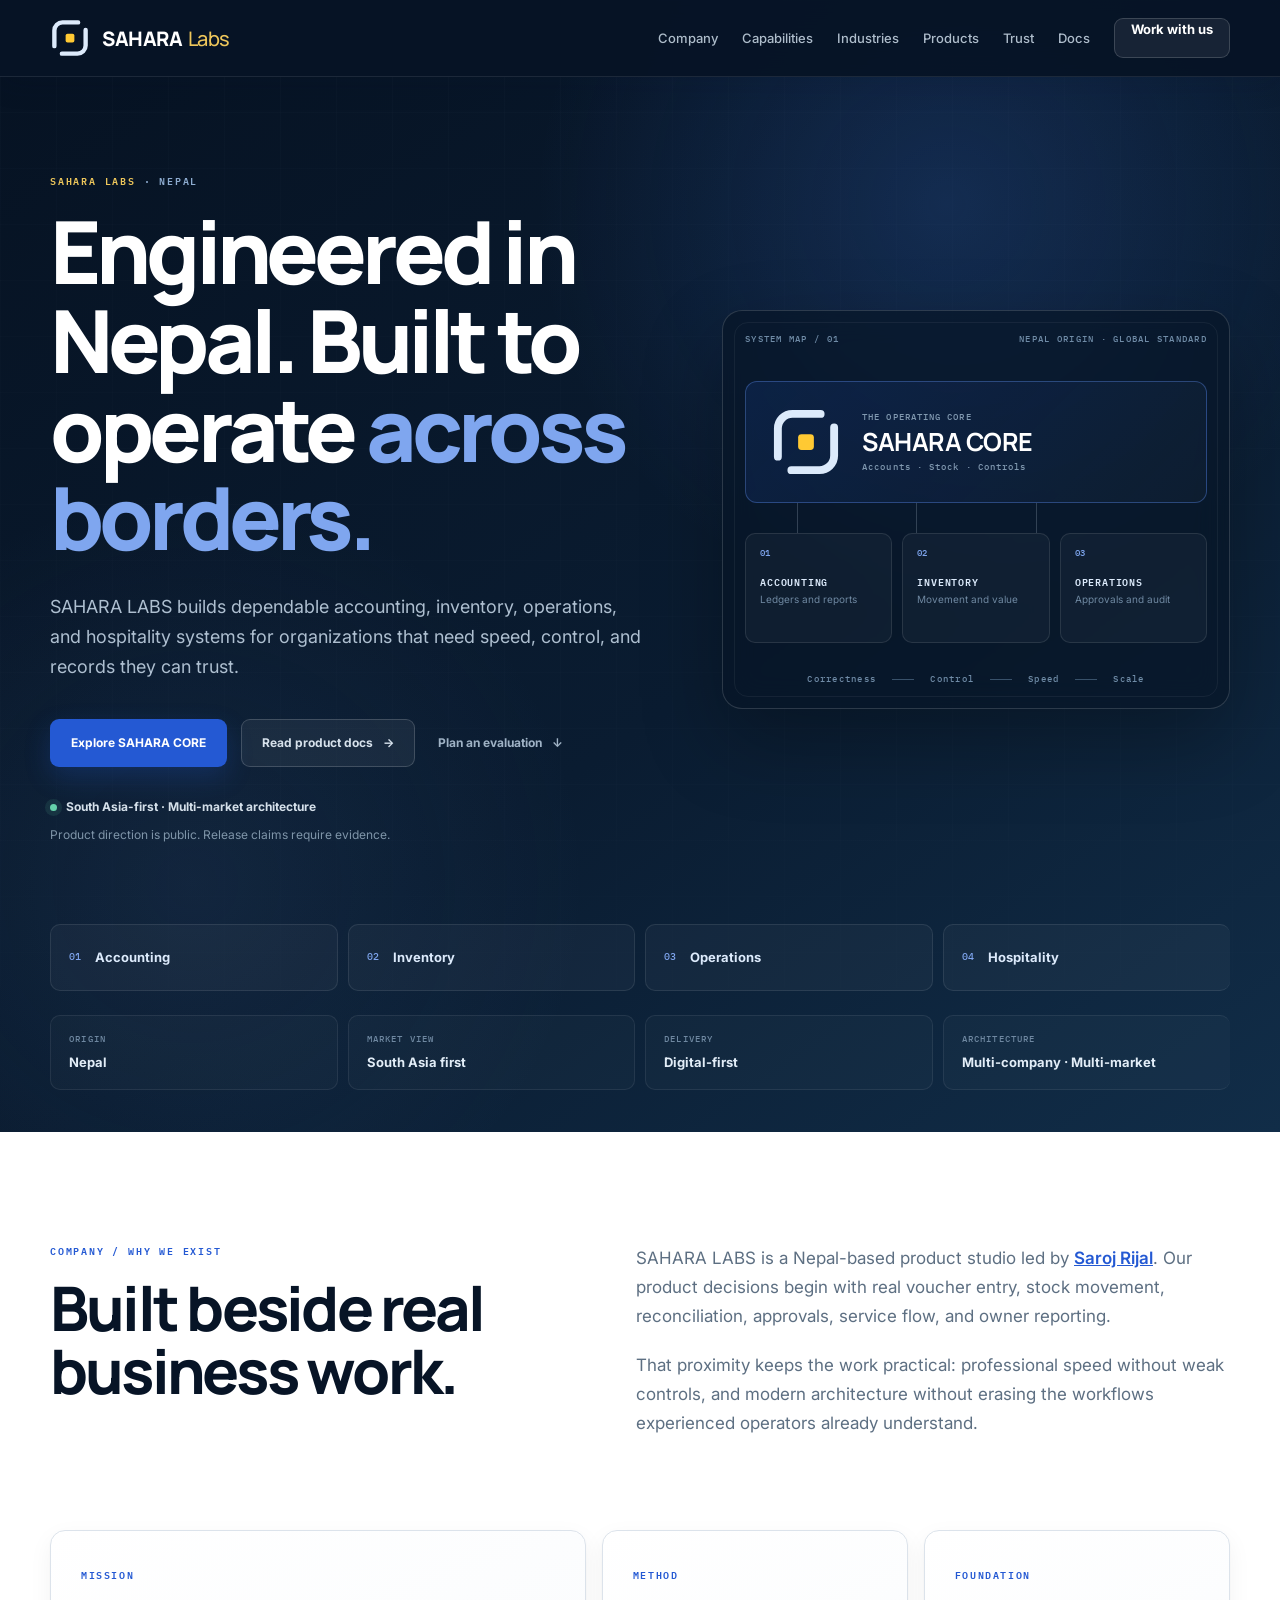
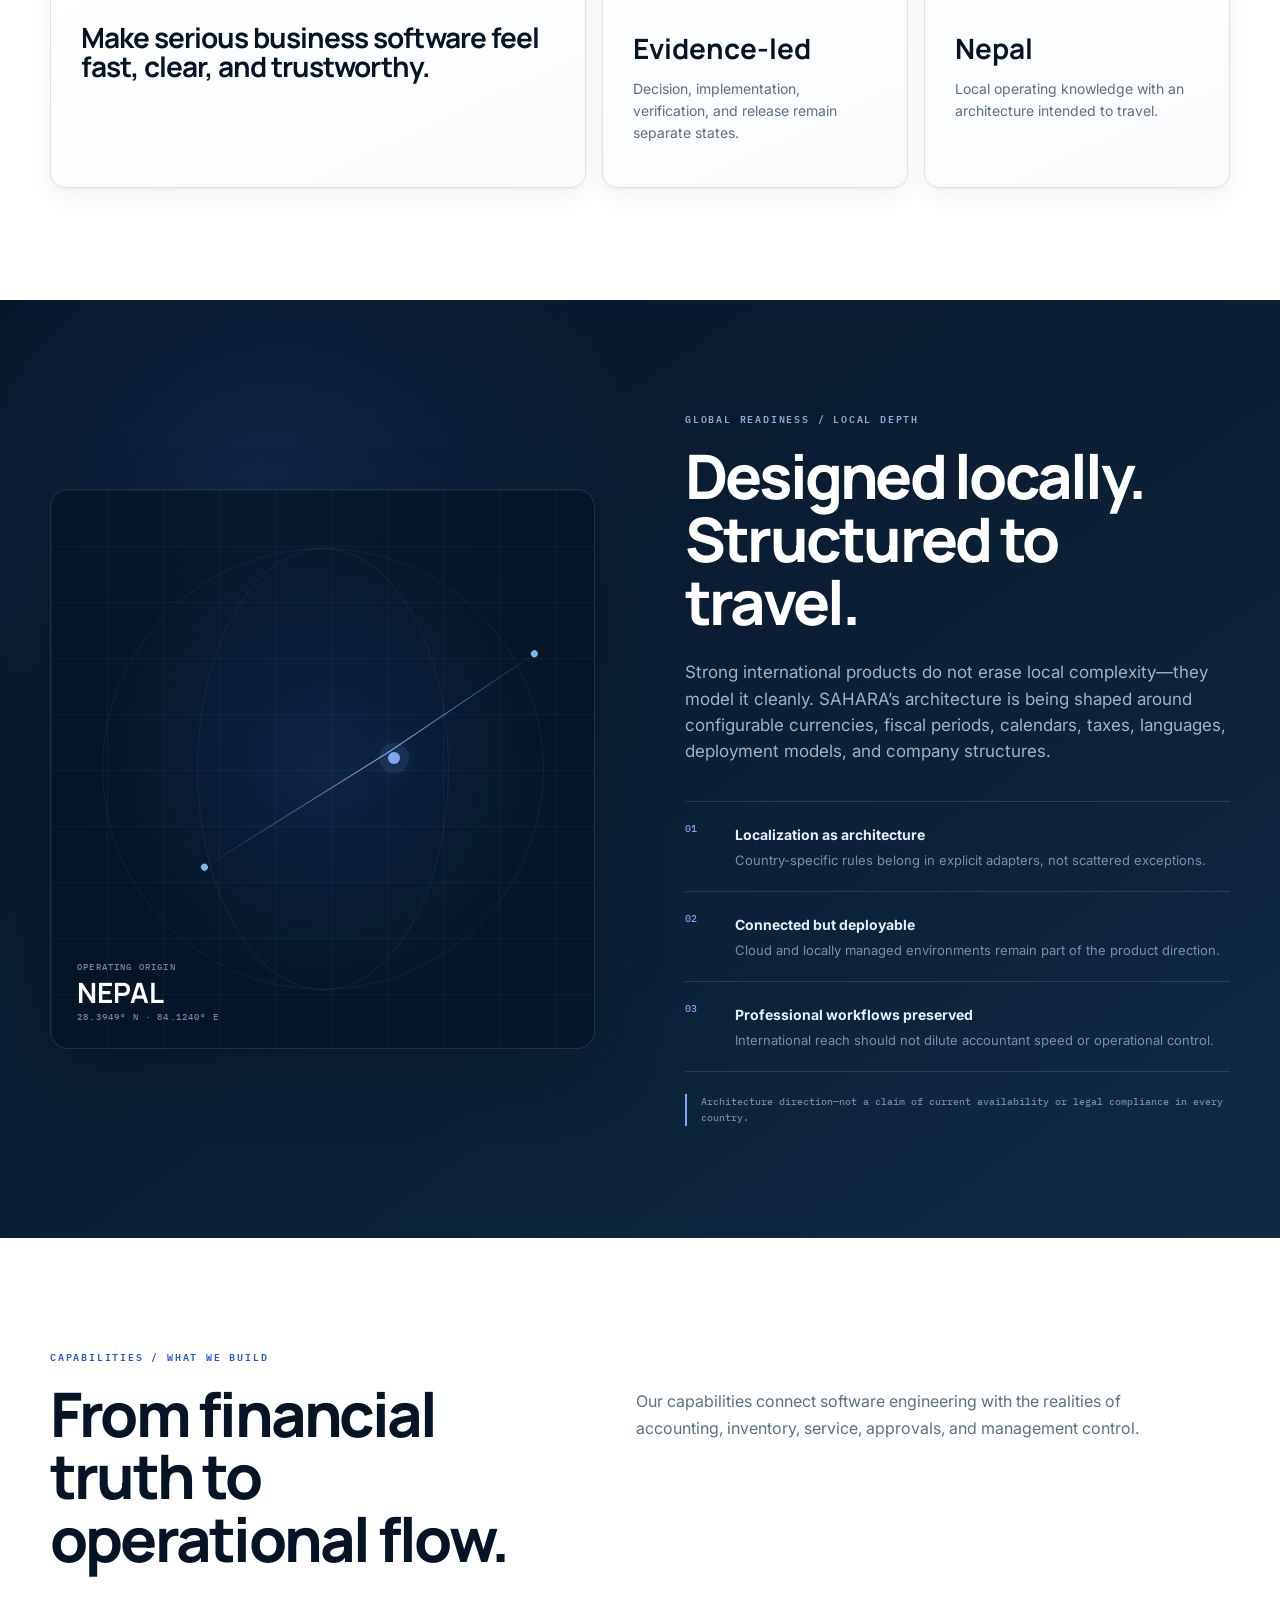
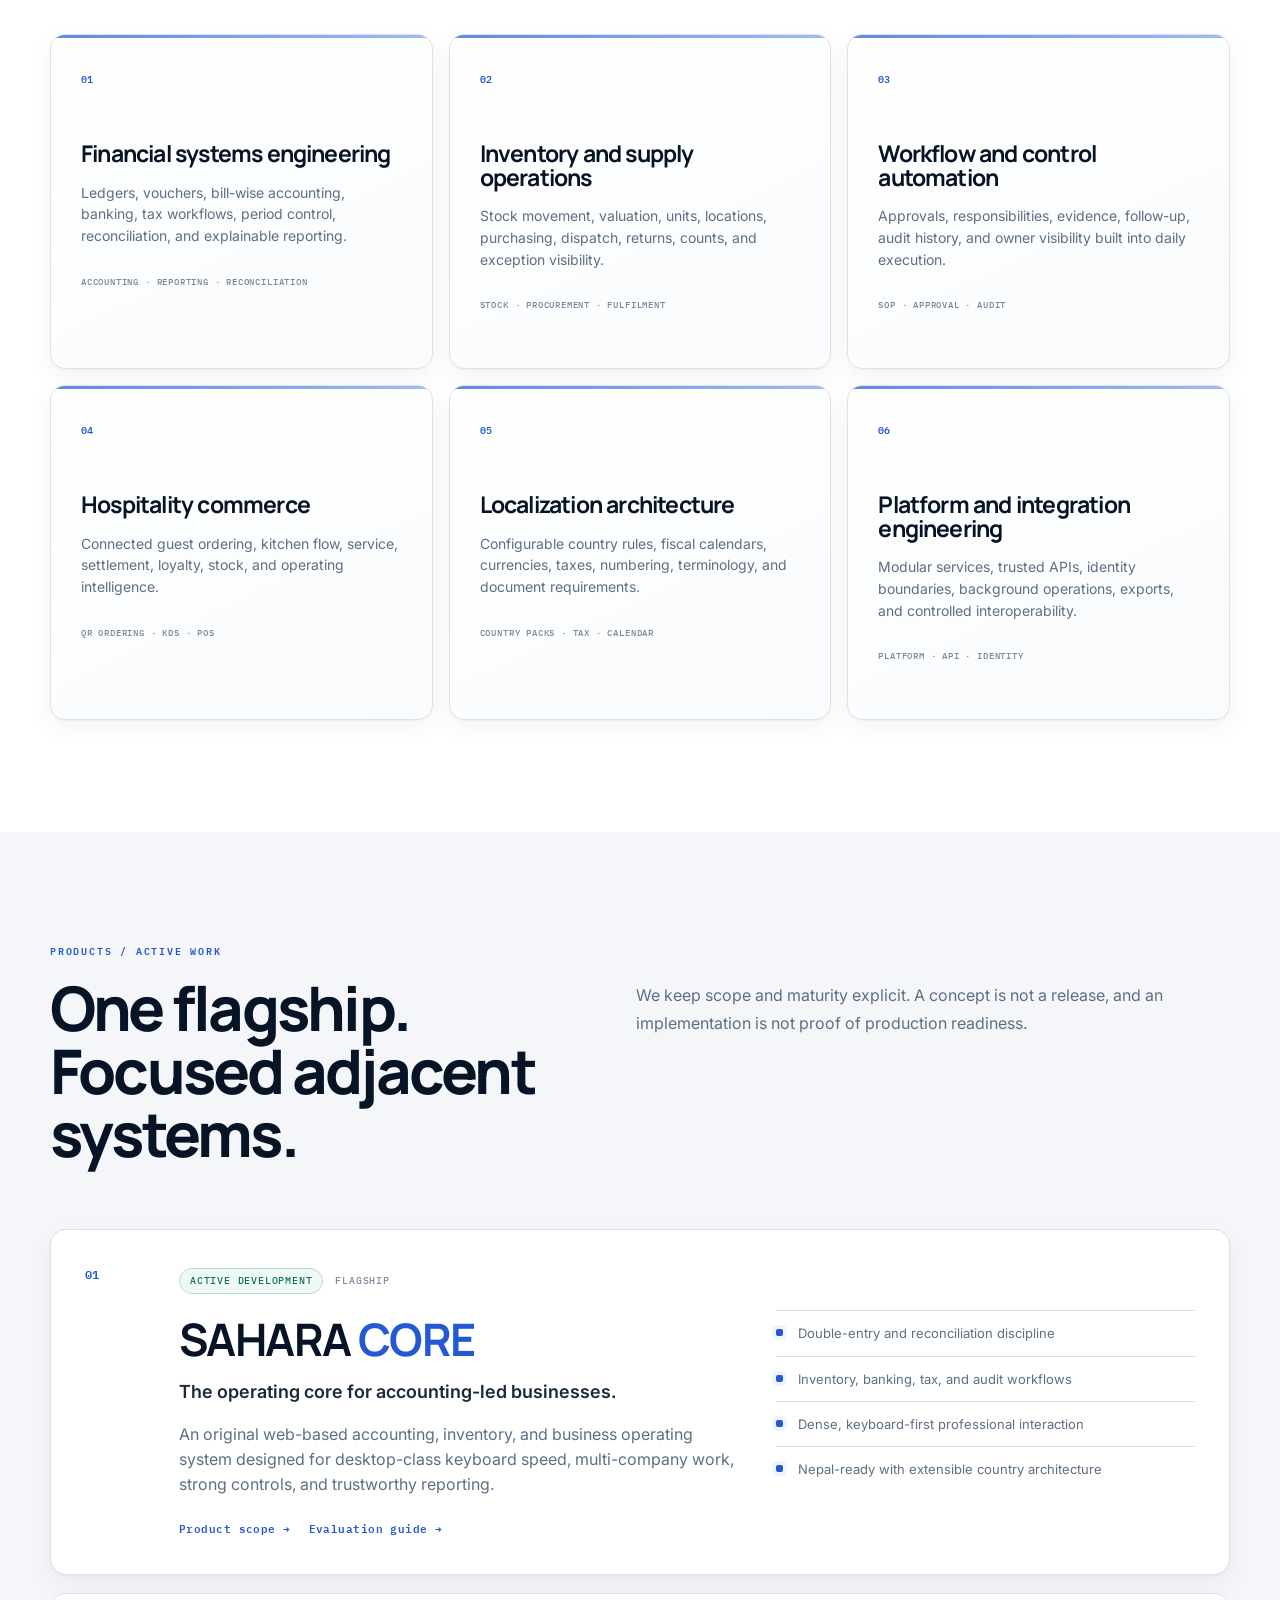
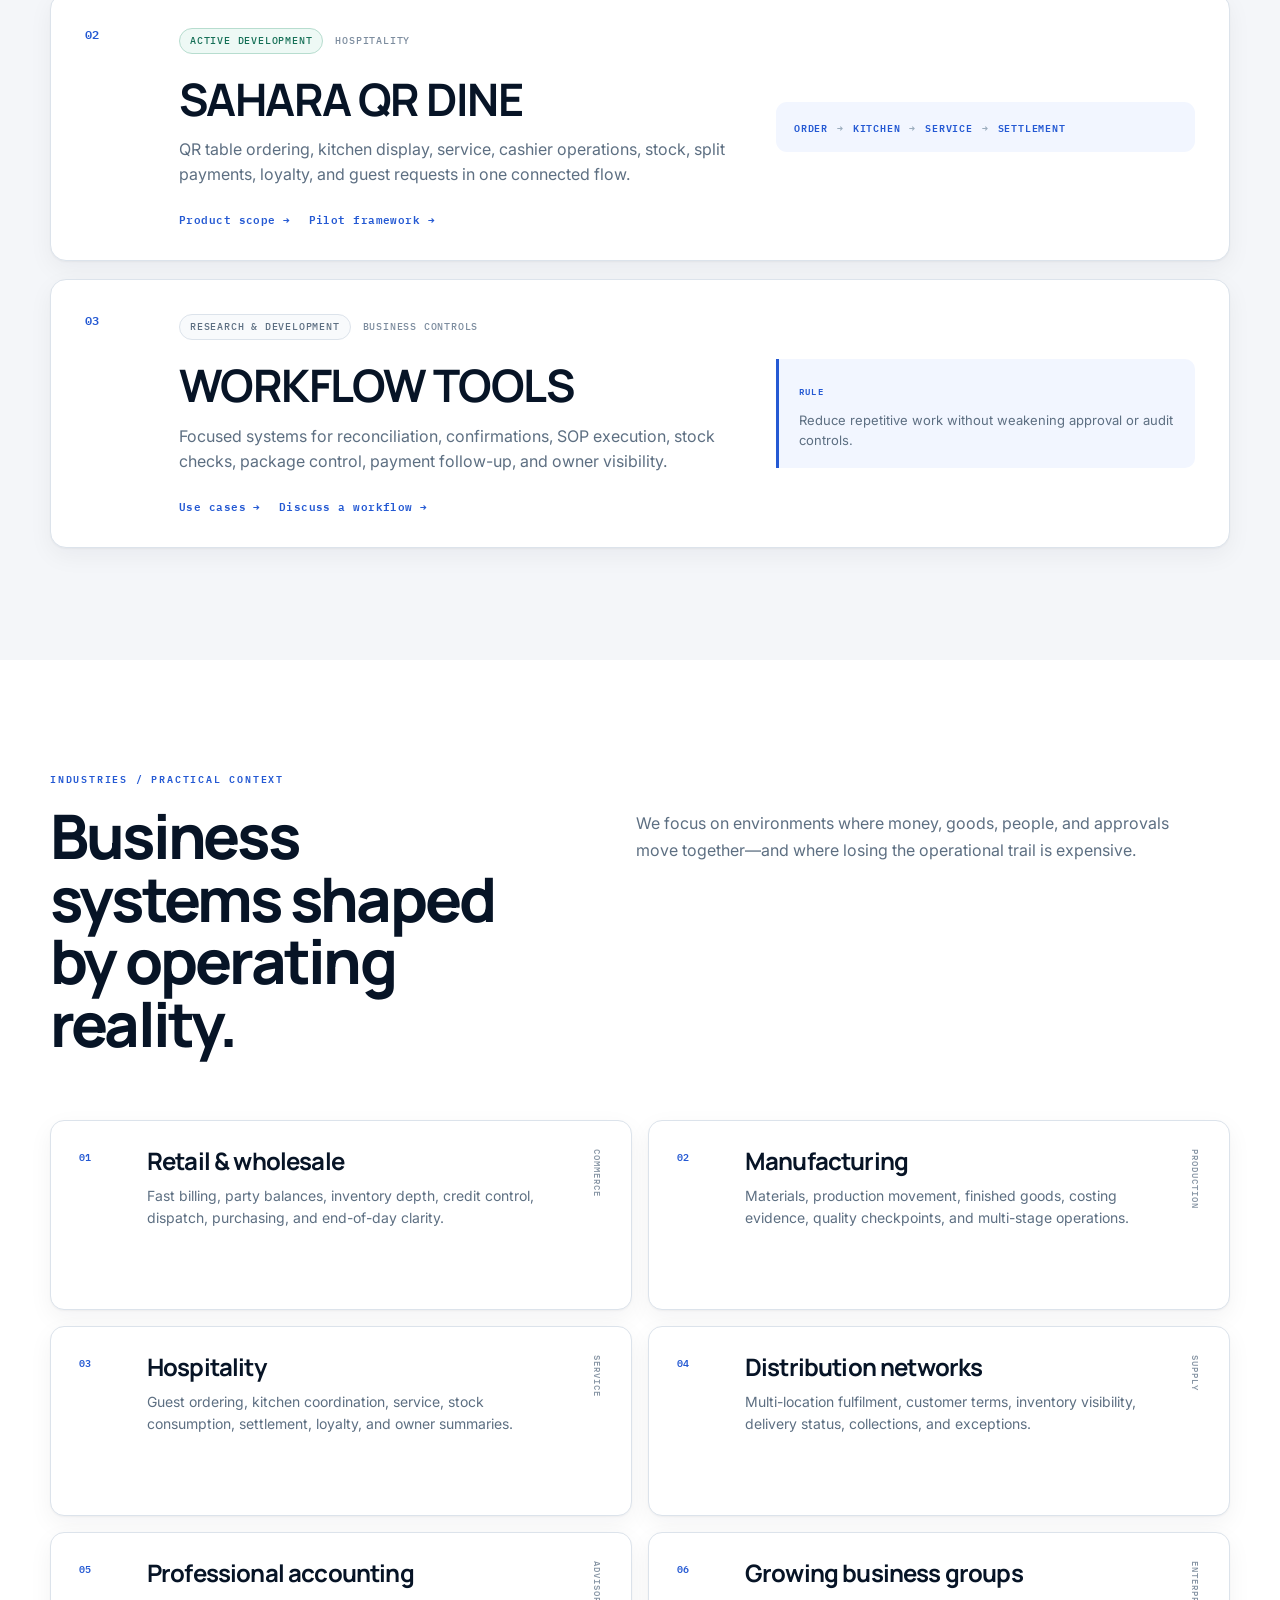
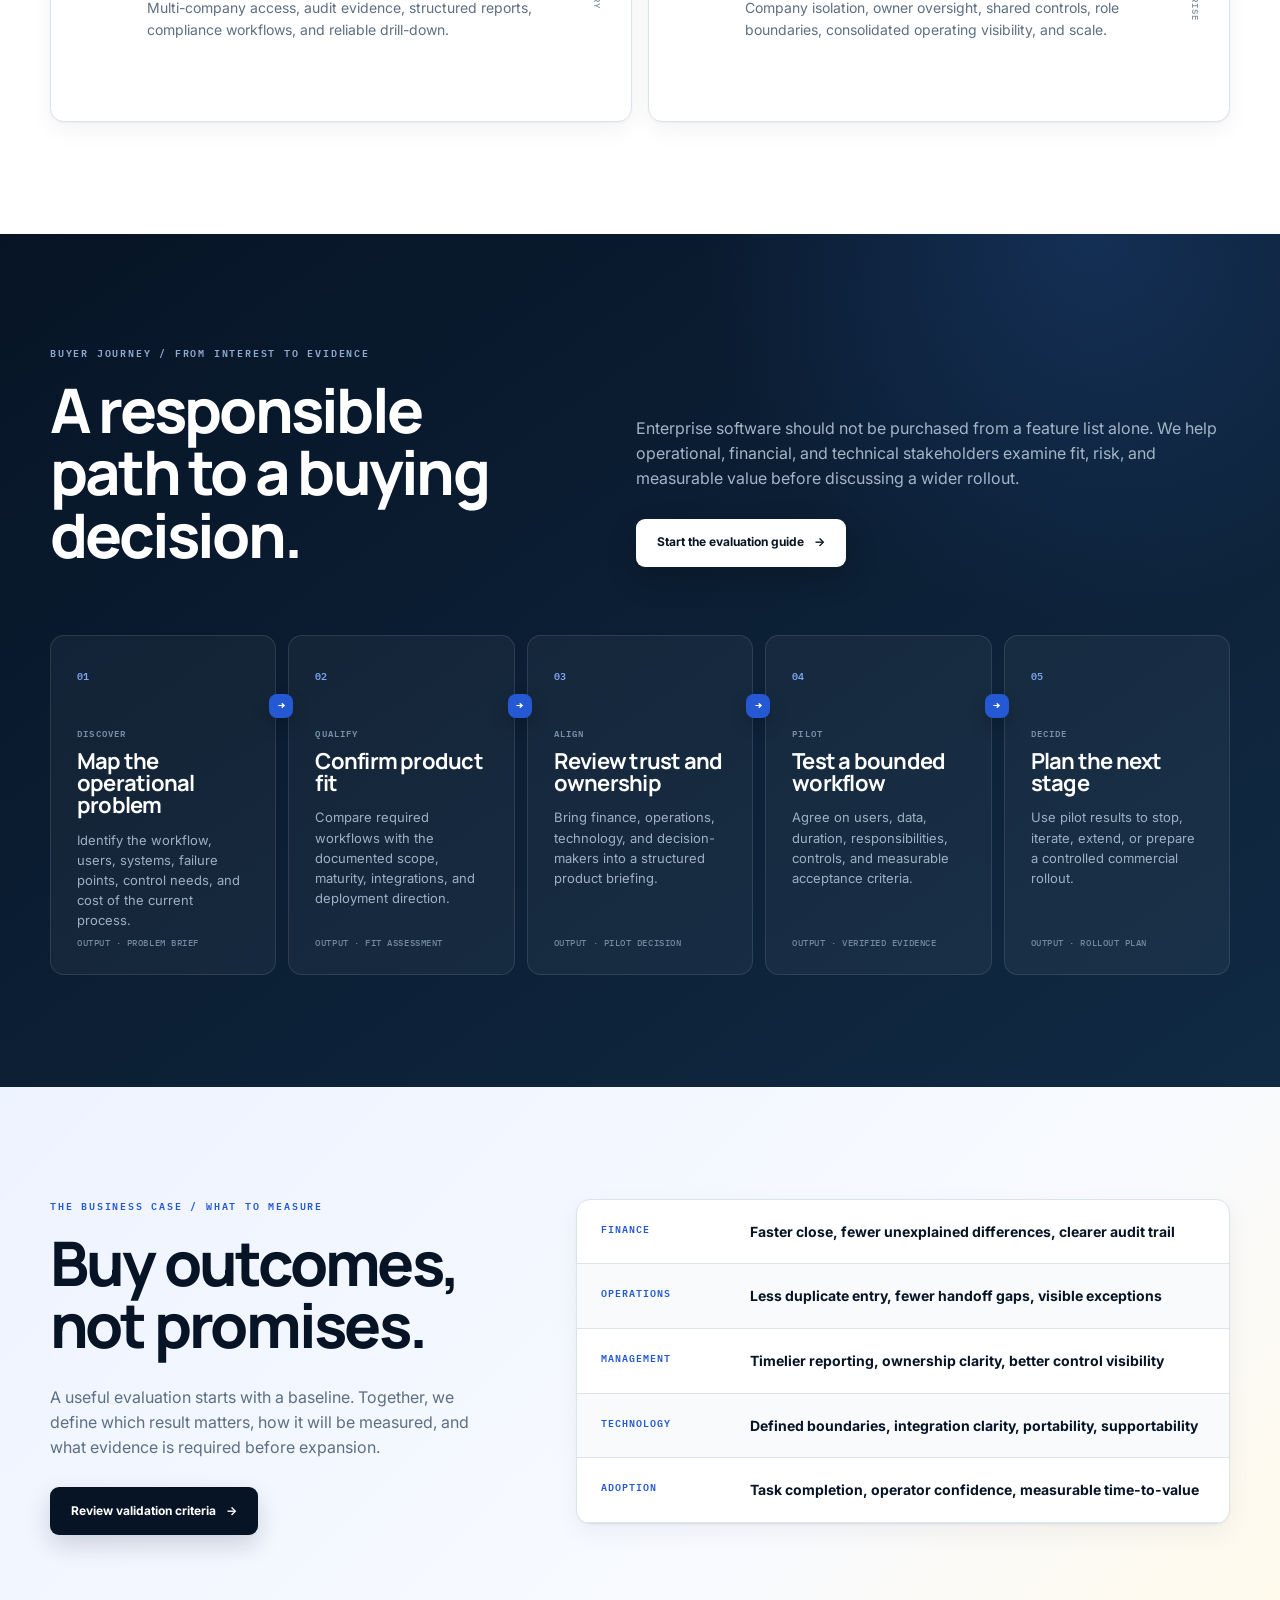
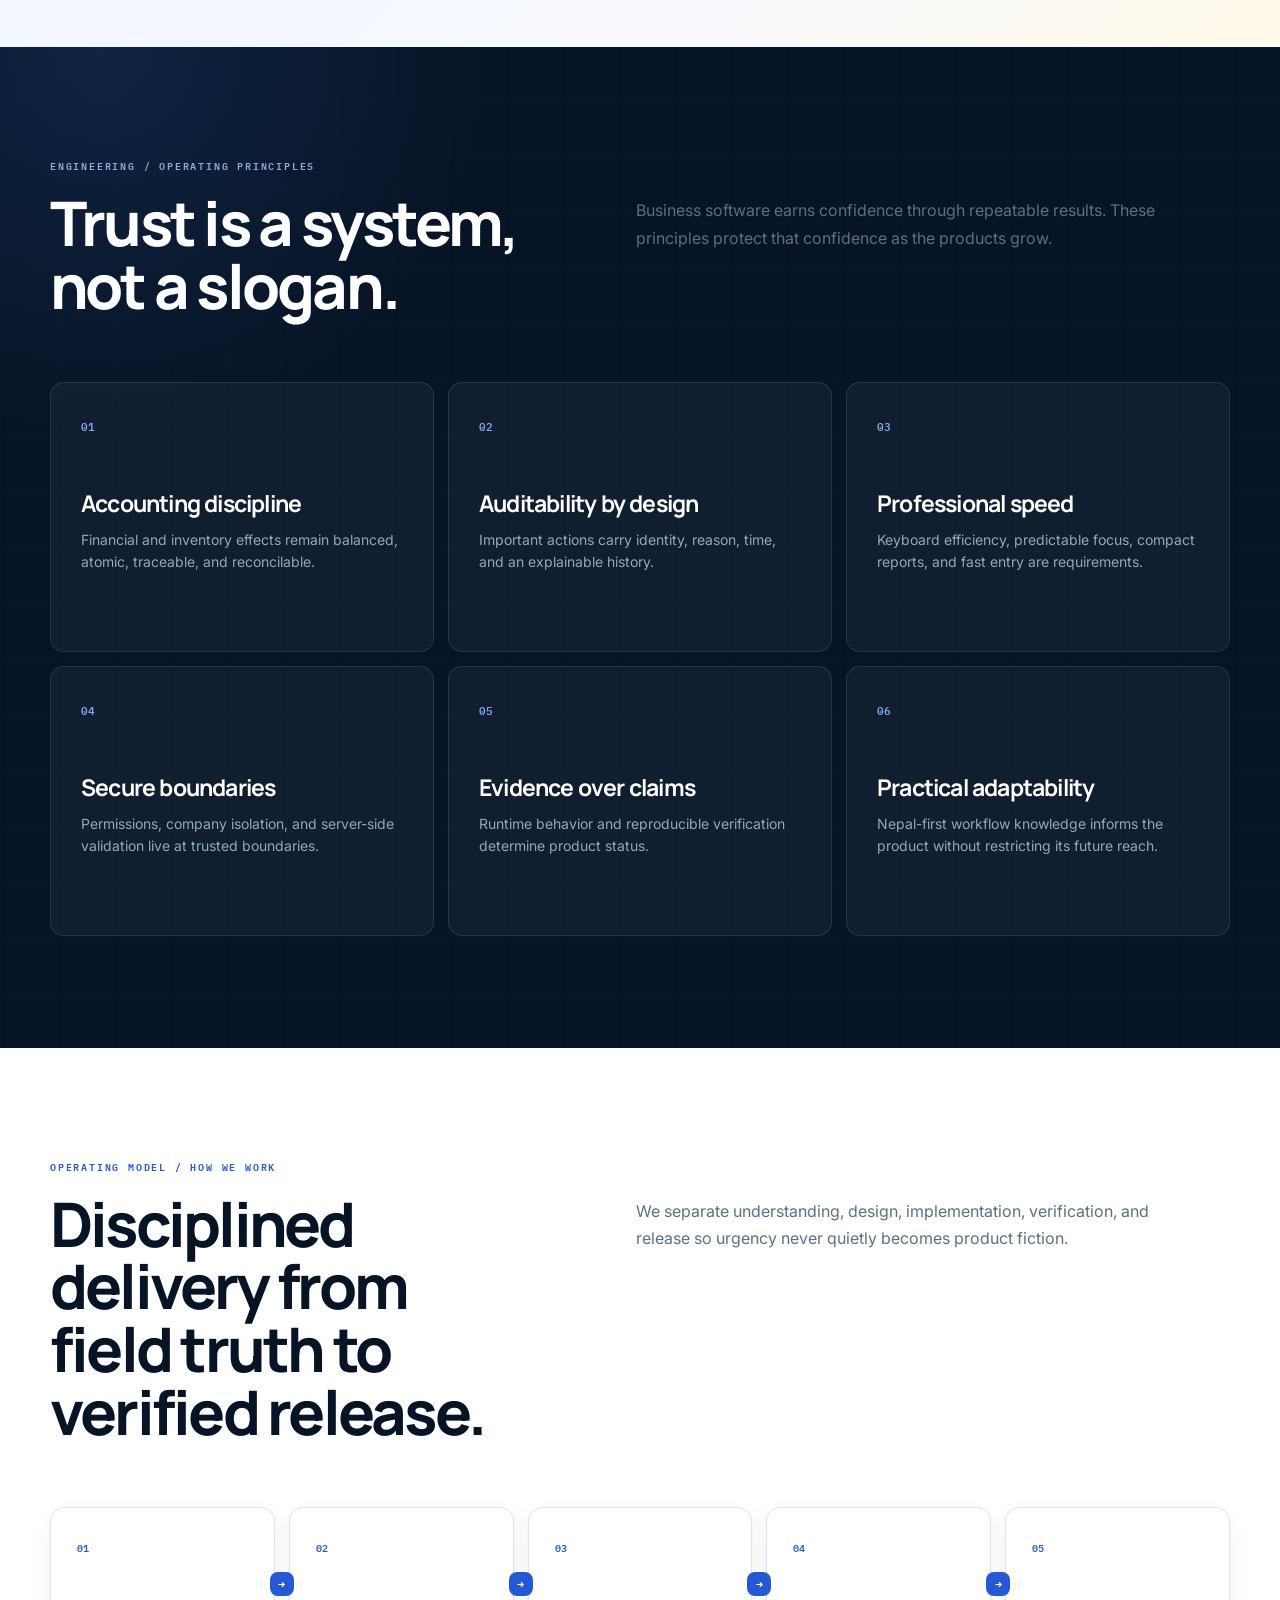
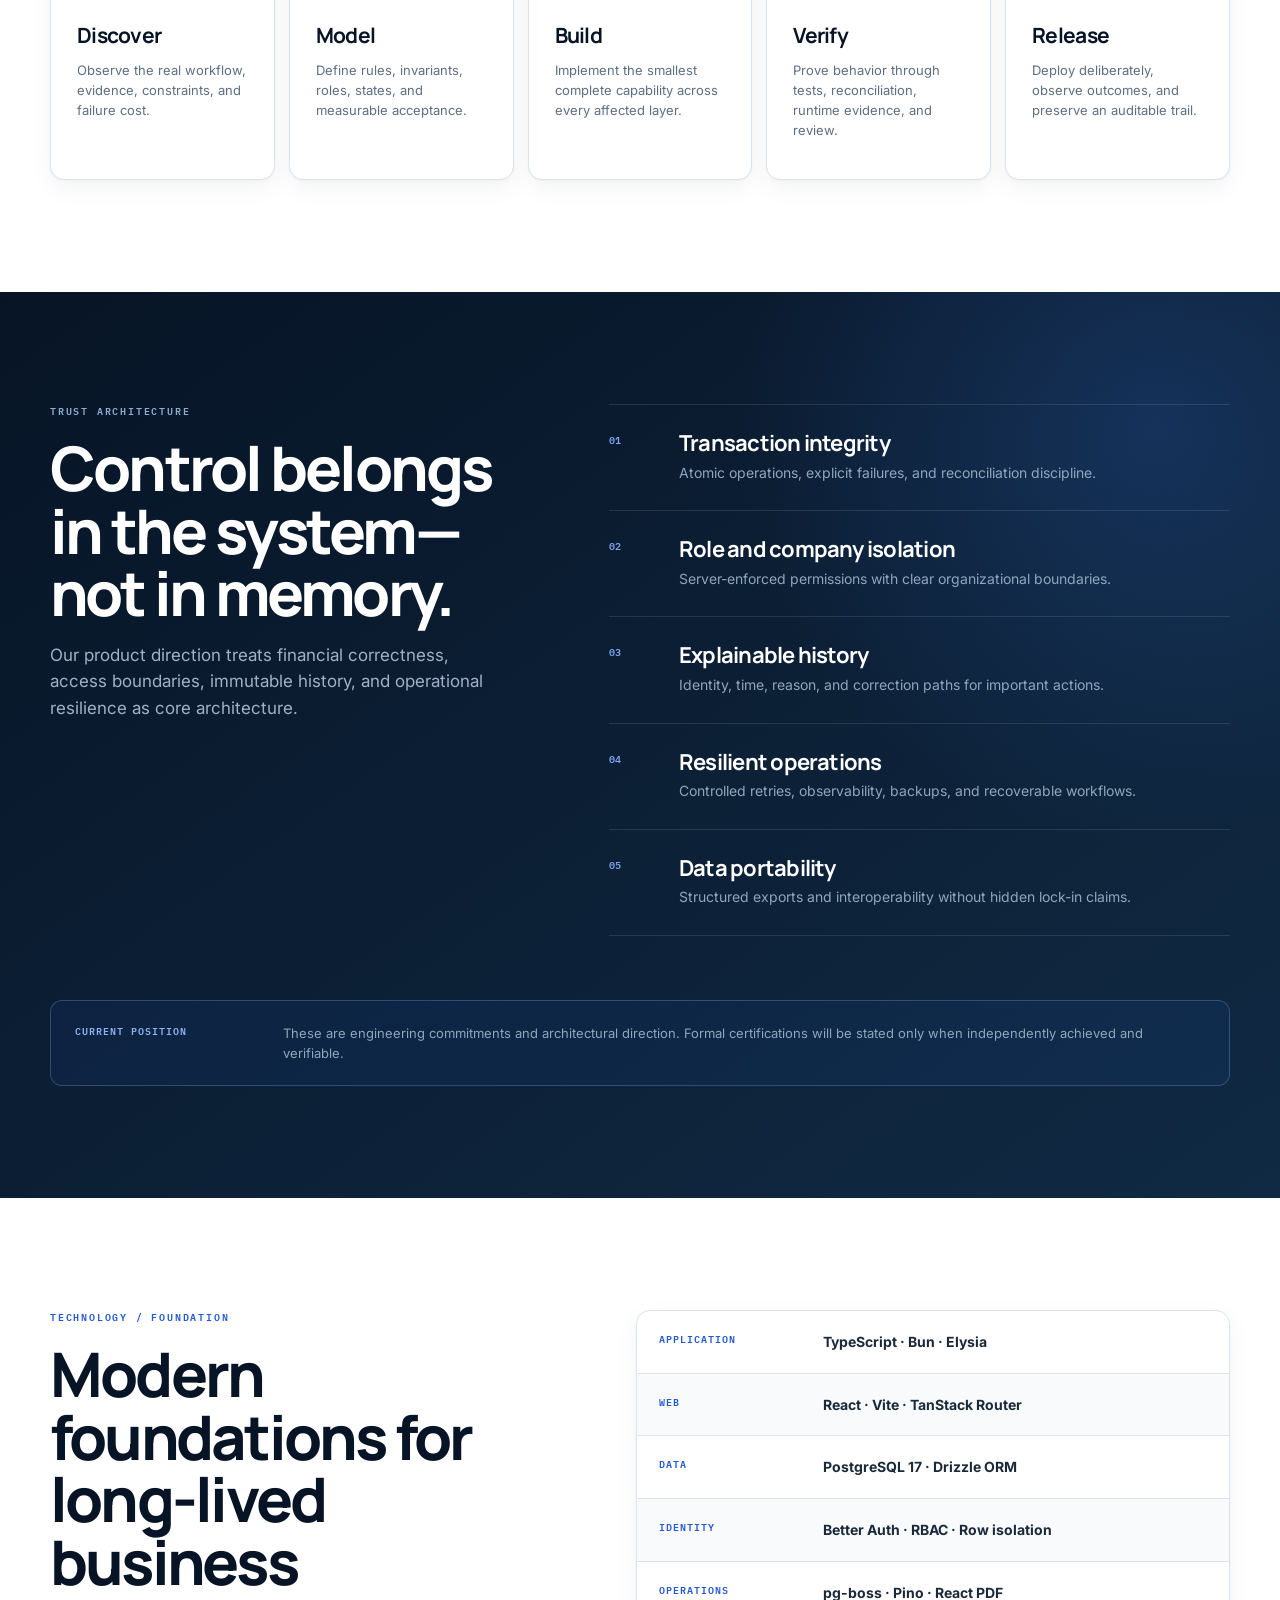
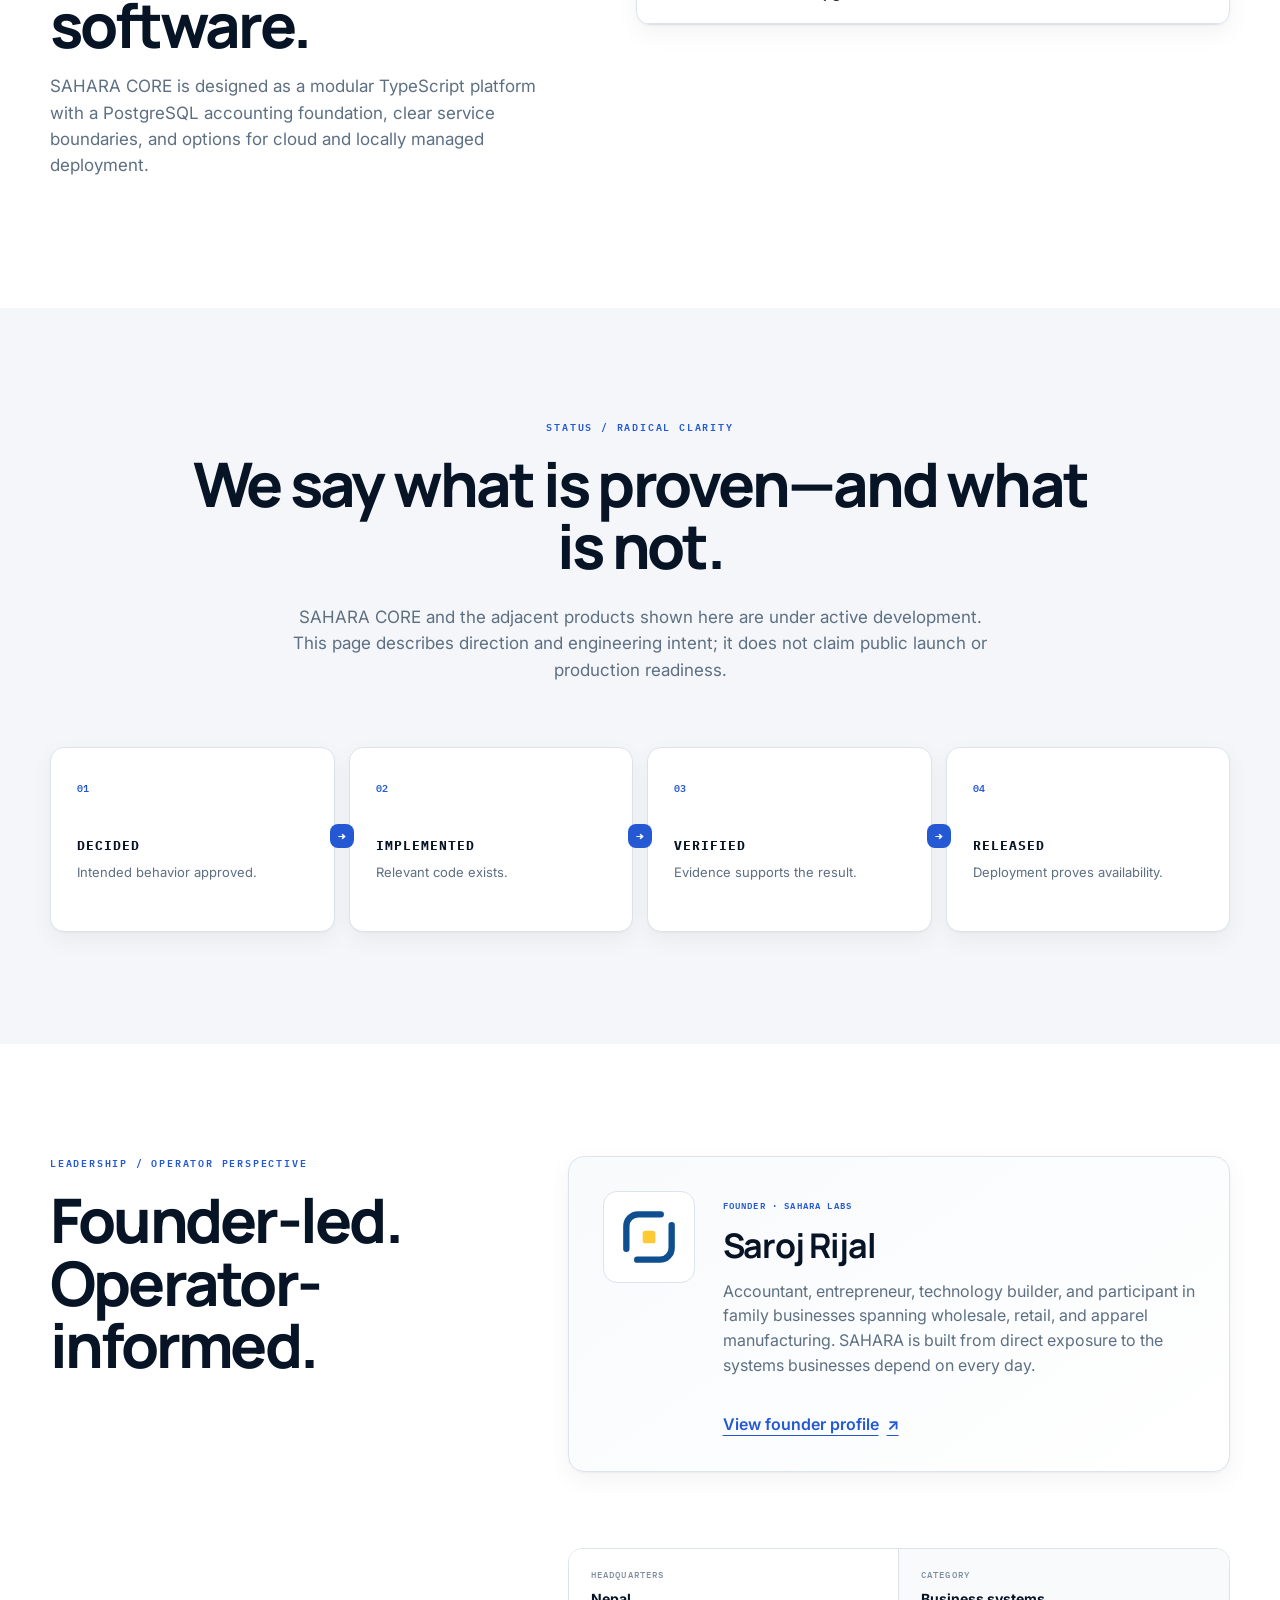
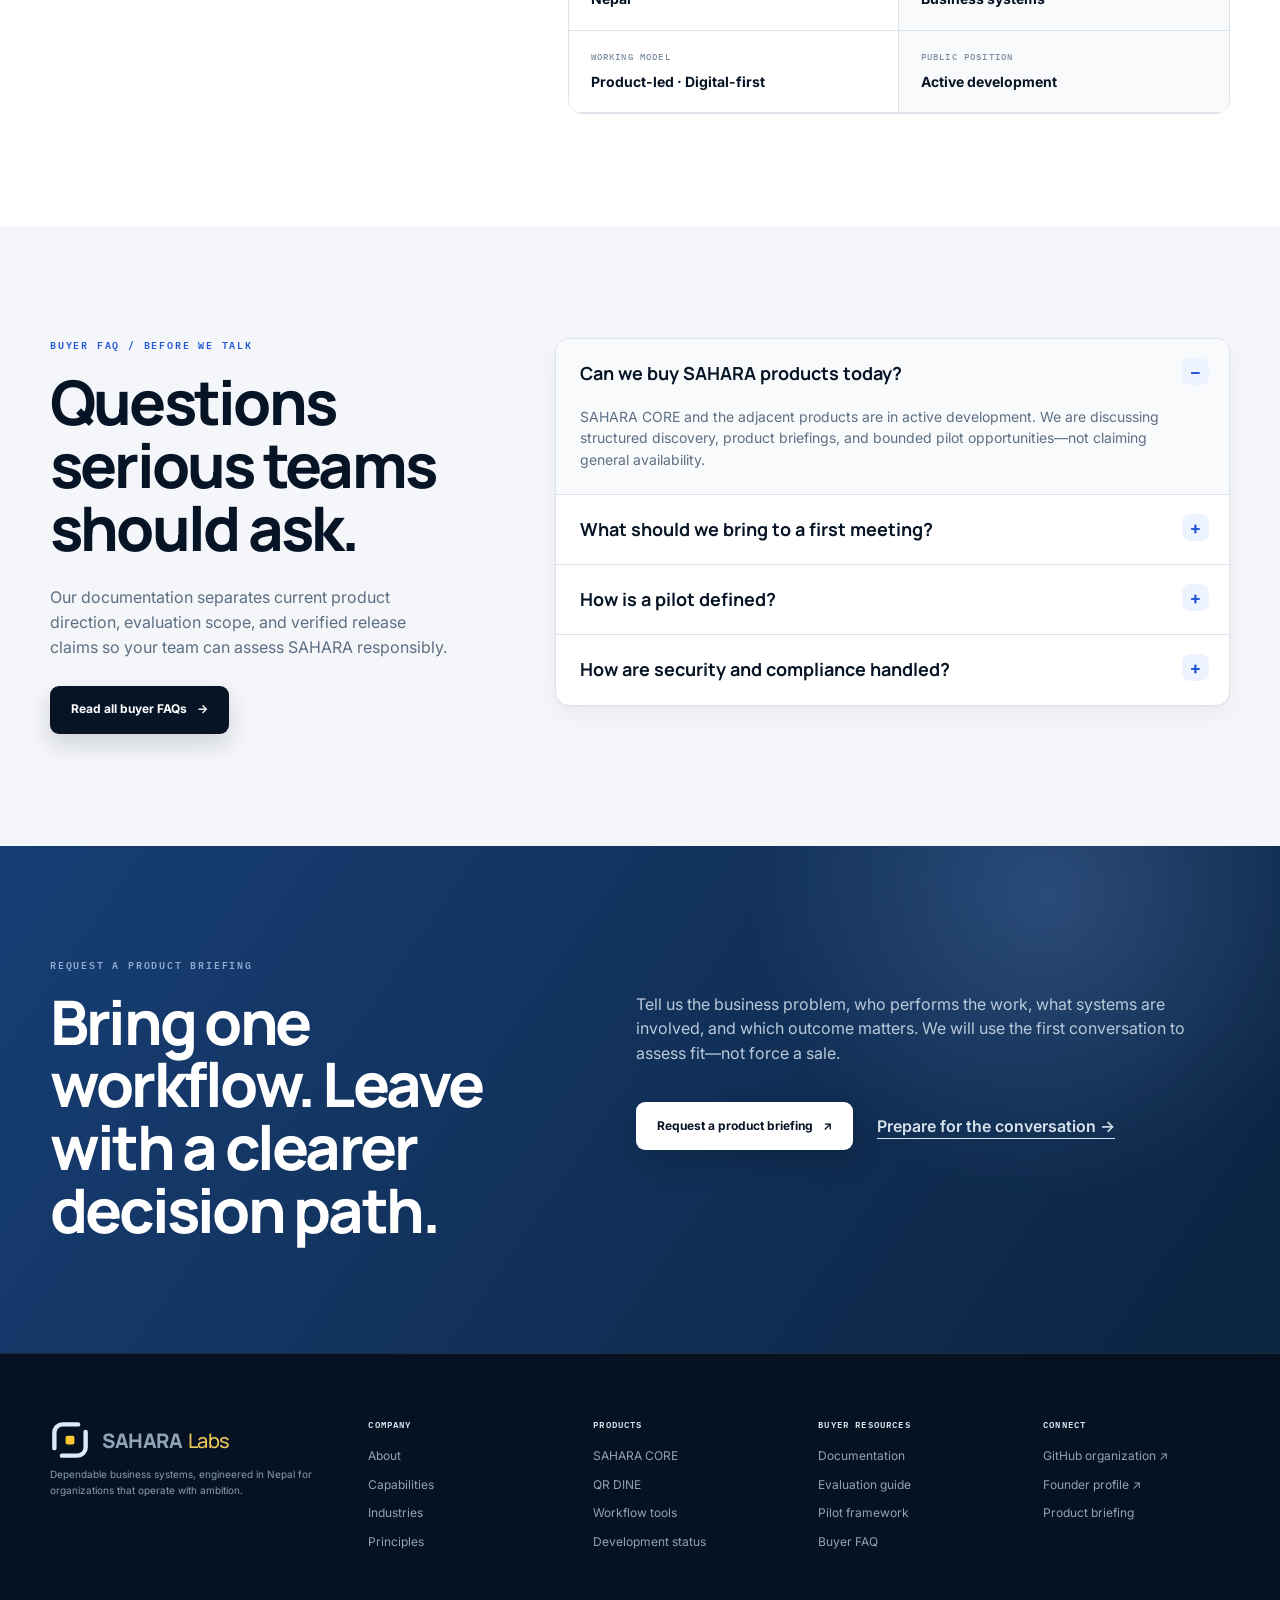
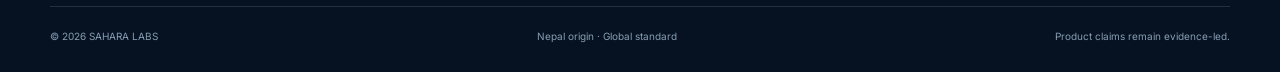
==== commit 684d4552: "Version final unified SAHARA theme" ====
--- a/new/index.html
+++ b/new/index.html
@@ -10,7 +10,7 @@
     <link rel="canonical" href="https://sahara-labs-nepal.github.io/new/" />
     <link rel="icon" type="image/svg+xml" href="../assets/logo-mark.svg" />
     <link rel="stylesheet" href="styles.css" />
-    <link rel="stylesheet" href="theme.css?v=20260922-1" />
+    <link rel="stylesheet" href="theme.css?v=20260922-2" />
   </head>
   <body>
     <a class="skip-link" href="#main">Skip to content</a>
--- a/new/theme.css
+++ b/new/theme.css
@@ -115,6 +115,8 @@
 .buyer-path small { color:#7891aa; }
 .buyer-path p { color:#9eb1c4; }
 .buyer-path b { color:#71889e; }
+.buyer-section .button-gold,.contact .button-gold { color:var(--navy); background:#fff; box-shadow:0 12px 30px rgba(0,0,0,.18); }
+.buyer-section .button-gold:hover,.contact .button-gold:hover { color:var(--navy); background:#edf3ff; }
 
 .decision-section { background:linear-gradient(135deg,#edf3ff,#f8faff 65%,#fff9e9); }
 .decision-lede { color:var(--slate); font-size:16px; }
